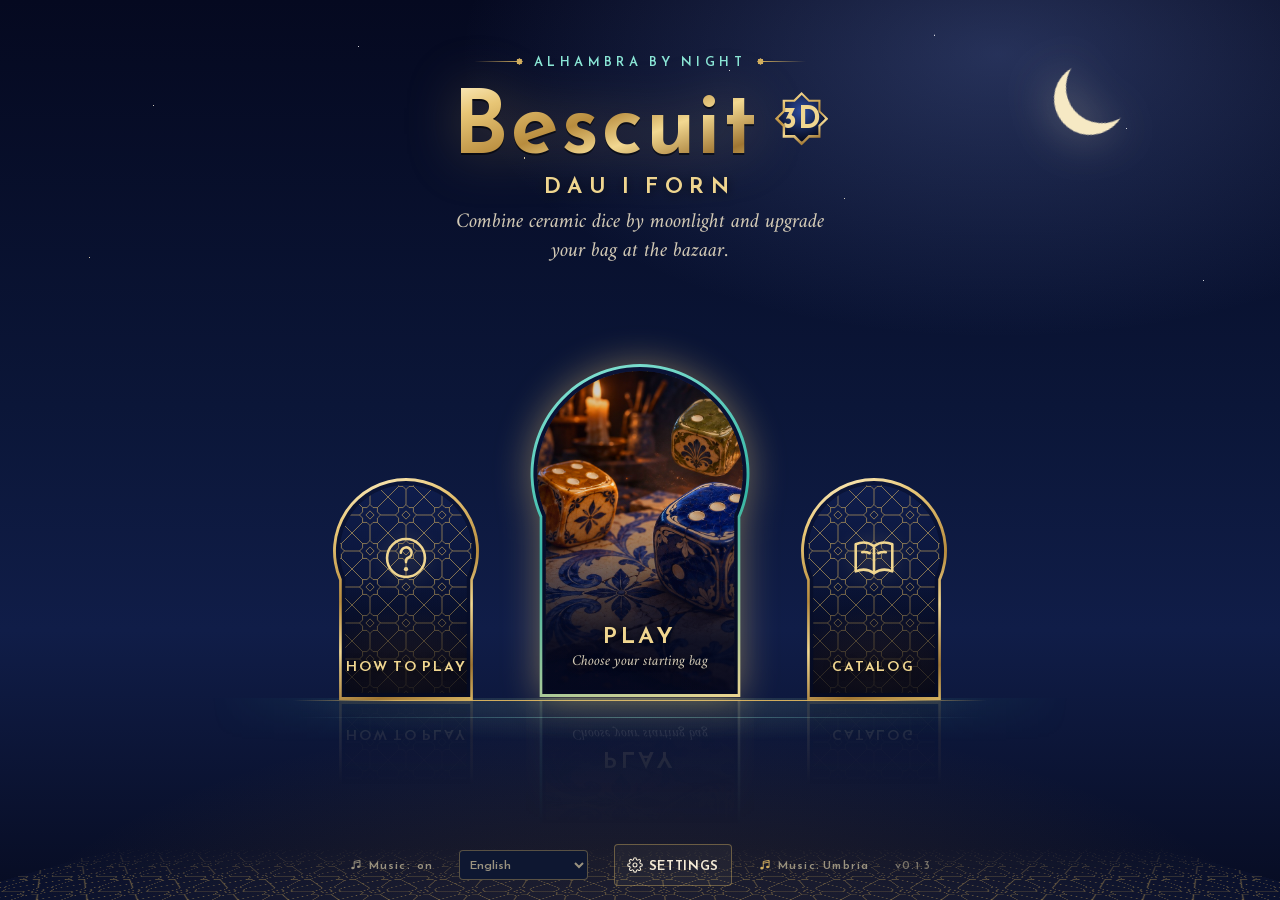
==== index.html @ a48ba9d4 "fix: evitar clic atravesado al abrir platos desde el estante 3D (v0.1.3)" ====
<!doctype html>
<html lang="es">
<head>
  <meta charset="utf-8">
  <meta name="viewport" content="width=device-width, initial-scale=1, viewport-fit=cover">
  <meta name="theme-color" content="#070c22">
  <meta name="color-scheme" content="dark">
  <meta name="description" content="Bescuit: Dau i Forn · Alhambra de noche. Combina dados de cerámica bajo la luna, compra en el zoco y forja quimeras entre mosaicos.">
  <title>Bescuit: Dau i Forn</title>
  <link rel="icon" type="image/jpeg" href="azulejo.jpg">
  <link rel="preconnect" href="https://fonts.googleapis.com">
  <link rel="preconnect" href="https://fonts.gstatic.com" crossorigin>
  <link rel="stylesheet" href="https://fonts.googleapis.com/css2?family=Amiri:ital,wght@0,400;0,700;1,400;1,700&family=Reem+Kufi:wght@400..700&display=swap">
  <link rel="stylesheet" href="estilo.css?v=esmaltes-30">
  <script type="importmap">{"imports":{"three":"./vendor/three.module.min.js"}}</script>
  <script type="module" src="juego.js?v=esmaltes-30"></script>
</head>
<body data-screen="title">
  <main class="patio" id="start">
    <div class="sky" aria-hidden="true"><span class="stars"></span><span class="moon"></span><span class="lattice"></span></div>
    <header class="crest">
      <p class="crest-kicker"><span class="rule" aria-hidden="true"></span>Alhambra de noche<span class="rule" aria-hidden="true"></span></p>
      <h1 class="wordmark"><span class="wordmark-main">Bescuit</span><span class="wordmark-star"><span>3D</span></span><span class="wordmark-sub">Dau i Forn</span></h1>
      <p class="crest-tagline">Combina dados de cerámica bajo la luna y mejora tu bolsa en el zoco.</p>
    </header>

    <div class="arcade">
      <nav class="doors" aria-label="Menú principal">
        <button class="door door-side" type="button" data-help>
          <span class="door-arch" aria-hidden="true"><span class="door-light"></span><i data-icon="help" class="door-glyph"></i></span>
          <span class="door-caption"><span class="door-label">Cómo jugar</span></span>
        </button>
        <div class="door-main-wrap">
          <button class="door door-main" type="button" id="play" disabled>
            <span class="door-arch" aria-hidden="true"><span class="door-light"></span><span class="door-view"></span></span>
            <span class="door-caption"><span class="door-label" id="play-label">Cargando…</span><small class="door-note" id="play-note"></small></span>
          </button>
          <button class="threshold" type="button" id="new" hidden><i data-icon="refresh"></i>Nueva partida</button>
        </div>
        <button class="door door-side" type="button" id="catalog">
          <span class="door-arch" aria-hidden="true"><span class="door-light"></span><i data-icon="codex" class="door-glyph"></i></span>
          <span class="door-caption"><span class="door-label">Catálogo</span></span>
        </button>
      </nav>
      <div class="pool" aria-hidden="true"></div>
    </div>

    <p class="boot" id="boot" role="status" hidden></p>
    <footer class="patio-foot">
      <button class="music-toggle" type="button" id="music" aria-pressed="true"><i data-icon="music"></i>Música: <span class="music-state">sí</span></button>
      <select class="language-picker" id="language" aria-label="Idioma">
        <option value="es" lang="es">Español</option>
        <option value="ca" lang="ca">Valencià / Català</option>
        <option value="en" lang="en">English</option>
        <option value="fr" lang="fr">Français</option>
      </select>
      <button class="options-toggle" type="button" id="title-options" aria-label="Ajustes" title="Ajustes"><i data-icon="settings"></i>Ajustes</button>
      <a class="music-credit" href="https://umbriamusic.bandcamp.com/" target="_blank" rel="noopener noreferrer"><i data-icon="music"></i><span>Música: Umbría</span></a>
      <span class="patio-version" id="app-version">v0.1.3</span>
    </footer>
  </main>

  <main class="game" id="game" hidden>
    <div class="play" id="play-layout">
      <section class="world" id="world" aria-label="Mesa 3D">
        <canvas id="canvas" tabindex="0" aria-label="Tablero de dados 3D" aria-describedby="hint"></canvas>
        <div class="world-labels" id="world-labels" aria-hidden="true"></div>
        <div class="popups" id="popups" aria-hidden="true"></div>
        <div class="tooltip" id="power-tooltip" role="tooltip" hidden></div>
        <div class="tooltip tooltip-unique" id="die-tooltip" role="tooltip" hidden></div>
      </section>
      <div class="night" aria-hidden="true"></div>

      <header class="crown" id="crown">
        <div class="crown-start">
          <button class="orb" type="button" id="pause" aria-label="Pausa" title="Pausa (Esc)"><i data-icon="pause"></i></button>
          <div class="cartouche">
            <h1 id="stage-name"></h1>
            <span class="cartouche-label" id="stage-label"></span>
          </div>
        </div>

        <div class="medallion-cluster" id="resources">
          <div class="wing wing-start">
            <div class="glyph" title="Turnos restantes"><i data-icon="hourglass" class="glyph-ico"></i><span class="turns" id="turns" role="img"></span></div>
            <div class="glyph" id="chisel-glyph" title="Cargas de cincel"><i data-icon="chisel" class="glyph-ico"></i><span class="sr-only">Cincel</span><strong id="chisel-count"></strong></div>
          </div>
          <div class="medallion" id="medallion">
            <div class="medallion-preview" id="progress-preview" aria-hidden="true"></div>
            <div class="medallion-ring" id="progress" role="progressbar" aria-label="Objetivo del mosaico" aria-valuemin="0"></div>
            <div class="medallion-star">
              <span class="medallion-kicker" aria-hidden="true">Puntos</span>
              <span class="sr-only">Puntuación</span><strong id="score">0</strong>
              <span class="goal" id="goal"></span>
            </div>
          </div>
          <div class="wing wing-end">
            <div class="glyph" title="Oro"><i class="coin" aria-hidden="true"></i><span class="sr-only">Oro</span><strong id="gold-count"></strong></div>
            <div class="glyph" title="Dados en la bolsa"><i data-icon="dice" class="glyph-ico"></i><span class="sr-only">Dados en la bolsa</span><strong id="bag-count"></strong></div>
          </div>
        </div>

        <div class="crown-end">
          <button class="codex-toggle" type="button" id="codex-toggle" aria-controls="codex" aria-expanded="false">
            <i data-icon="codex"></i><span class="codex-toggle-label">Códice</span><span class="codex-count" id="codex-count" hidden></span>
          </button>
        </div>
      </header>

      <div class="plaques">
        <aside class="order" id="order" aria-label="Encargo" hidden>
          <i data-icon="scroll" class="order-ico"></i>
          <div class="order-text"><span class="order-kicker">Encargo</span><strong id="order-label"></strong></div>
          <span class="order-reward" id="order-reward"></span>
        </aside>
        <aside class="boss" id="boss" aria-label="Regla del jefe" hidden>
          <i data-icon="crown" class="boss-ico"></i>
          <div class="boss-text"><span class="boss-kicker">Regla del jefe</span><strong id="boss-rule"></strong></div>
        </aside>
      </div>

      <nav class="rail" aria-label="Cámara y colección">
        <button class="orb orb-small" type="button" id="top" aria-label="Vista cenital" title="Vista cenital (V)"><i data-icon="grid"></i></button>
        <button class="orb orb-small" type="button" id="reset-camera" aria-label="Centrar cámara" title="Centrar cámara (R)"><i data-icon="target"></i></button>
        <button class="orb orb-small" type="button" id="collection-button" aria-label="Bolsa y azulejos" title="Bolsa y azulejos"><i data-icon="bag"></i></button>
        <button class="orb orb-small" type="button" id="sound" aria-label="Sonido" aria-pressed="true" title="Sonido"><i data-icon="sound"></i></button>
        <button class="orb orb-small" type="button" id="options-button" aria-label="Ajustes" title="Ajustes"><i data-icon="settings"></i></button>
      </nav>

      <footer class="dock">
        <p class="hint" id="hint" aria-live="polite"></p>
        <div class="dock-row">
          <button class="recall" type="button" id="recall" hidden><i data-icon="undo"></i>Retirar</button>
          <section class="tally" id="tally" aria-live="polite" aria-label="Jugada">
            <span class="tally-kicker">Jugada</span>
            <strong class="tally-total" id="preview">+0</strong>
            <p class="tally-breakdown" id="breakdown"></p>
            <p class="tally-placed" id="placed"></p>
          </section>
          <div class="sequence" id="sequence" hidden>
            <div class="score-flames" aria-hidden="true">
              <svg class="flame outer f1" viewBox="0 0 32 48" preserveAspectRatio="none"><path d="M16 1C20 13 30 21 30 34C30 43 24 47 16 47C8 47 2 43 2 34C2 23 10 17 12 8C14 14 15 11 16 1Z"/></svg>
              <svg class="flame outer f2" viewBox="0 0 32 48" preserveAspectRatio="none"><path d="M15 2C21 15 29 22 29 34C29 43 23 47 16 47C9 47 3 43 3 34C3 22 9 14 15 2Z"/></svg>
              <svg class="flame mid f3" viewBox="0 0 32 48" preserveAspectRatio="none"><path d="M16 1C20 13 30 21 30 34C30 43 24 47 16 47C8 47 2 43 2 34C2 23 10 17 12 8C14 14 15 11 16 1Z"/></svg>
              <svg class="flame inner f4" viewBox="0 0 32 48" preserveAspectRatio="none"><path d="M16 3C21 15 28 22 28 35C28 43 23 47 16 47C9 47 4 43 4 35C4 23 11 16 16 3Z"/></svg>
              <svg class="flame mid f5" viewBox="0 0 32 48" preserveAspectRatio="none"><path d="M15 2C21 15 29 22 29 34C29 43 23 47 16 47C9 47 3 43 3 34C3 22 9 14 15 2Z"/></svg>
              <svg class="flame outer f6" viewBox="0 0 32 48" preserveAspectRatio="none"><path d="M16 1C20 13 30 21 30 34C30 43 24 47 16 47C8 47 2 43 2 34C2 23 10 17 12 8C14 14 15 11 16 1Z"/></svg>
              <svg class="flame outer f7" viewBox="0 0 32 48" preserveAspectRatio="none"><path d="M15 2C21 15 29 22 29 34C29 43 23 47 16 47C9 47 3 43 3 34C3 22 9 14 15 2Z"/></svg>
              <span class="spark s1"></span>
              <span class="spark s2"></span>
              <span class="spark s3"></span>
              <span class="spark s4"></span>
              <span class="spark s5"></span>
            </div>
            <span class="sequence-phase" id="sequence-phase"></span>
            <div class="sequence-value" id="sequence-value"></div>
            <small class="sequence-detail" id="sequence-detail"></small>
            <button class="skip" id="skip-score" type="button">Saltar<i data-icon="skip"></i></button>
          </div>
          <button class="seal" type="button" id="confirm" aria-label="Puntuar la jugada" title="Puntuar (Espacio)" disabled>
            <span class="seal-face" aria-hidden="true"><i data-icon="star-fill" class="seal-star"></i><span class="seal-word">Puntuar</span><kbd>Espacio</kbd></span>
          </button>
        </div>
      </footer>

      <aside class="codex" id="codex" aria-labelledby="codex-title">
        <header class="codex-head">
          <div><span class="codex-kicker">Libro de patrones</span><h2 id="codex-title" tabindex="-1">Códice</h2></div>
          <button class="orb orb-small" type="button" id="codex-close" aria-label="Cerrar el códice"><i data-icon="close"></i></button>
        </header>
        <div class="codex-body">
          <section class="codex-section" aria-labelledby="patterns-title">
            <div class="codex-section-head">
              <h3 id="patterns-title">Combinaciones</h3>
              <button class="codex-plates-btn" type="button" id="codex-plates"><i data-icon="plate"></i>Ver platos</button>
            </div>
            <ul class="patterns" id="patterns"></ul>
          </section>
          <section class="codex-section" aria-labelledby="equipped-label">
            <h3 id="equipped-label">Azulejos equipados <span class="count" id="equipped-count"></span></h3>
            <ul class="tile-list" id="active-powers"></ul>
          </section>
          <p class="key-tip"><kbd>Clic der.</kbd> girar · <kbd>Rueda</kbd> zoom · <kbd>1–4</kbd> elegir · <kbd>V</kbd> cenital · <kbd>R</kbd> centrar · <kbd>Espacio</kbd> puntuar</p>
        </div>
      </aside>
    </div>
    <section class="zoco" id="workshop" aria-labelledby="workshop-title" hidden></section>
  </main>

  <dialog id="dialog" aria-labelledby="dialog-title"></dialog>
  <noscript>Activa JavaScript en el navegador para jugar a Bescuit: Dau i Forn.</noscript>
</body>
</html>
---- estilo.css ----
/* =====================================================================
   Bescuit: Dau i Forn · «Alhambra de noche»
   Lapis-lazuli night, gold leaf, zellige stars and horseshoe arches.
   ===================================================================== */

@property --p { syntax: '<number>'; inherits: true; initial-value: 0; }
@property --p-next { syntax: '<number>'; inherits: true; initial-value: 0; }

:root {
  /* Backdrops read by the shared 3D modules (mesa.js / taller.js). */
  --scene: #0a1130;
  --scene-workshop: #0b1334;

  --night-0: #03061a;
  --night-1: #070c22;
  --night-2: #0c1533;
  --lapis-1: #112152;
  --lapis-2: #1b3274;
  --lapis-3: #2c4ca0;
  --gold-0: #5c431a;
  --gold-1: #a3803b;
  --gold-2: #d2ae5e;
  --gold-3: #f0d690;
  --gold-4: #fff3cd;
  --turq-1: #12756d;
  --turq-2: #34b5a5;
  --turq-3: #8ae6d6;
  --ivory: #f3ead6;
  --ivory-2: #d2c9b5;
  --ivory-3: #9a927f;
  --terra: #c65a3e;
  --terra-2: #f0a184;
  --violet: #cdb2ff;
  --line: rgba(210, 174, 94, .42);
  --line-soft: rgba(210, 174, 94, .2);
  --glass: rgba(8, 14, 40, .78);
  --glass-2: rgba(13, 22, 58, .9);

  --font-kufi: 'Reem Kufi', 'Segoe UI', system-ui, sans-serif;
  --font-serif: 'Amiri', 'Iowan Old Style', 'Palatino Linotype', Georgia, serif;

  --gold-leaf: linear-gradient(160deg, #fff3cd 0%, #e8c676 20%, #b88c3e 46%, #f2d891 64%, #a07633 86%, #d9b765 100%);
  --gold-flat: linear-gradient(180deg, #f3d891, #c9a253 55%, #a8823c);
  --star: polygon(50% 0, 64.65% 14.64%, 85.36% 14.64%, 85.36% 35.35%, 100% 50%, 85.36% 64.65%, 85.36% 85.36%, 64.65% 85.36%, 50% 100%, 35.35% 85.36%, 14.64% 85.36%, 14.64% 64.65%, 0 50%, 14.64% 35.35%, 14.64% 14.64%, 35.35% 14.64%);
  --cartouche: polygon(11px 0, calc(100% - 11px) 0, 100% 50%, calc(100% - 11px) 100%, 11px 100%, 0 50%);
  /* Horseshoe arch: circle centred at (50,48), r = 48, springing narrowed to x = 6…94. Very tall jambs so it scales with width only. */
  --arch: url("data:image/svg+xml,%3Csvg xmlns='http://www.w3.org/2000/svg' viewBox='0 0 100 1000'%3E%3Cpath d='M6 1000V67.2A48 48 0 1 1 94 67.2V1000Z'/%3E%3C/svg%3E");
  --zellige: url("data:image/svg+xml,%3Csvg xmlns='http://www.w3.org/2000/svg' width='48' height='48' viewBox='0 0 48 48'%3E%3Cg fill='none' stroke='%23d2ae5e' stroke-width='.8'%3E%3Cpath d='M24 10 28.1 14.1H33.9V19.9L38 24 33.9 28.1V33.9H28.1L24 38 19.9 33.9H14.1V28.1L10 24 14.1 19.9V14.1H19.9Z'/%3E%3Cpath d='M24 0V10M24 38V48M0 24H10M38 24H48M0 0 14.1 14.1M48 0 33.9 14.1M0 48 14.1 33.9M48 48 33.9 33.9M24 18.5 29.5 24 24 29.5 18.5 24Z'/%3E%3C/g%3E%3C/svg%3E");
  --zellige-turq: url("data:image/svg+xml,%3Csvg xmlns='http://www.w3.org/2000/svg' width='48' height='48' viewBox='0 0 48 48'%3E%3Cg fill='none' stroke='%2334b5a5' stroke-width='.8'%3E%3Cpath d='M24 10 28.1 14.1H33.9V19.9L38 24 33.9 28.1V33.9H28.1L24 38 19.9 33.9H14.1V28.1L10 24 14.1 19.9V14.1H19.9Z'/%3E%3Cpath d='M24 0V10M24 38V48M0 24H10M38 24H48M0 0 14.1 14.1M48 0 33.9 14.1M0 48 14.1 33.9M48 48 33.9 33.9'/%3E%3C/g%3E%3C/svg%3E");
  --ease-out: cubic-bezier(.2, .8, .25, 1);

  color-scheme: dark;
}

*, *::before, *::after { box-sizing: border-box; }
* { margin: 0; }
[hidden] { display: none !important; }
html { -webkit-text-size-adjust: 100%; text-size-adjust: 100%; }
body {
  min-height: 100svh; overflow-x: hidden; background: var(--night-1); color: var(--ivory);
  font: 400 17px/1.45 var(--font-serif); -webkit-font-smoothing: antialiased; -webkit-tap-highlight-color: transparent;
}
body[data-screen="game"] { overflow: hidden; }
button, select { font: inherit; color: inherit; }
button { cursor: pointer; }
button:disabled { cursor: default; }
img { display: block; max-width: 100%; }
a { color: inherit; }
:focus-visible { outline: 2px solid var(--turq-3); outline-offset: 3px; }
.sr-only { position: absolute !important; width: 1px; height: 1px; overflow: hidden; clip: rect(0 0 0 0); clip-path: inset(50%); white-space: nowrap; }

.ico { width: 1.15em; height: 1.15em; flex: none; fill: none; stroke: currentColor; stroke-width: 1.6; stroke-linecap: round; stroke-linejoin: round; vertical-align: -.2em; }
.ico .f { fill: currentColor; stroke: none; }

kbd {
  display: inline-block; min-width: 1.6em; padding: .12em .45em .08em; border: 1px solid var(--line); border-radius: 3px;
  background: rgba(255, 243, 205, .06); color: var(--gold-3); font: 600 .78em/1.2 var(--font-kufi); letter-spacing: .02em; text-align: center; white-space: nowrap;
}

.coin {
  position: relative; display: inline-block; flex: none; width: .92em; height: .92em; border-radius: 50%; vertical-align: -.14em;
  background: radial-gradient(circle at 34% 30%, #fff6d2 0, #ecc96e 34%, #b88a35 72%, #7d5a20 100%);
  box-shadow: inset 0 0 0 1px rgba(92, 67, 26, .55), 0 1px 2px rgba(0, 0, 0, .45);
}
.coin::after { content: ''; position: absolute; inset: 24%; clip-path: var(--star); background: rgba(124, 88, 30, .55); }
.coin-big { width: 1.1em; height: 1.1em; }
.coins { display: inline-flex; align-items: center; gap: .22em; white-space: nowrap; }

/* ---------- Buttons ---------- */
.btn {
  display: inline-flex; align-items: center; justify-content: center; gap: .5em; min-height: 46px; padding: .5em 1.2em .45em;
  border: 1px solid var(--line); border-radius: 4px; background: rgba(255, 243, 205, .04); color: var(--ivory);
  font: 600 15px/1.1 var(--font-kufi); letter-spacing: .06em; text-transform: uppercase; touch-action: manipulation;
  transition: background .2s, border-color .2s, box-shadow .2s, color .2s, transform .12s;
}
.btn:not(:disabled):hover { border-color: var(--gold-2); background: rgba(255, 243, 205, .09); box-shadow: 0 0 22px -6px rgba(240, 214, 144, .45); }
.btn:not(:disabled):active { transform: translateY(1px); }
.btn:disabled { opacity: .42; }
.btn-gold {
  border-color: transparent; background: var(--gold-flat); color: #1c1405;
  box-shadow: inset 0 0 0 1px rgba(255, 243, 205, .55), inset 0 0 0 3px rgba(92, 67, 26, .35), 0 8px 20px -10px rgba(240, 200, 110, .8);
}
.btn-gold:not(:disabled):hover { background: linear-gradient(180deg, #fbe4a5, #d6b061 55%, #b38b42); border-color: transparent; color: #140e02; box-shadow: inset 0 0 0 1px rgba(255, 243, 205, .7), inset 0 0 0 3px rgba(92, 67, 26, .35), 0 0 28px -4px rgba(240, 210, 130, .65); }
.btn-gold .coin { box-shadow: inset 0 0 0 1px rgba(92, 67, 26, .7); }
.btn-danger { border-color: rgba(240, 161, 132, .55); background: linear-gradient(180deg, rgba(198, 90, 62, .5), rgba(120, 44, 28, .55)); color: #ffe6dc; }
.btn-danger:not(:disabled):hover { border-color: var(--terra-2); background: linear-gradient(180deg, rgba(214, 104, 74, .65), rgba(140, 52, 32, .65)); box-shadow: 0 0 24px -6px rgba(240, 161, 132, .6); }
.btn-big { min-height: 54px; font-size: 17px; }
.btn-small { min-height: 36px; padding-inline: .9em; font-size: 13px; }

.orb {
  display: inline-grid; place-items: center; flex: none; width: 46px; height: 46px; padding: 0; border: 1px solid var(--line); border-radius: 50%;
  background: radial-gradient(circle at 50% 30%, rgba(44, 76, 160, .55), rgba(7, 12, 34, .85) 70%); color: var(--gold-3);
  box-shadow: inset 0 0 0 3px rgba(7, 12, 34, .6), inset 0 0 0 4px var(--line-soft), 0 8px 18px -8px rgba(0, 0, 0, .8);
  transition: border-color .2s, box-shadow .2s, color .2s;
}
.orb .ico { width: 21px; height: 21px; }
.orb:not(:disabled):hover { border-color: var(--gold-2); color: var(--gold-4); box-shadow: inset 0 0 0 3px rgba(7, 12, 34, .6), inset 0 0 0 4px var(--line), 0 0 22px -4px rgba(240, 214, 144, .5); }
.orb:disabled { opacity: .4; }
.orb-small { width: 40px; height: 40px; }
.orb-small .ico { width: 18px; height: 18px; }
.orb[aria-pressed="false"] { color: var(--ivory-3); }

/* =====================================================================
   Title screen: a moonlit courtyard, menu as horseshoe doorways
   ===================================================================== */
.patio {
  position: relative; display: grid; grid-template-rows: auto 1fr auto auto; justify-items: center; min-height: 100svh; overflow: hidden;
  padding: max(28px, env(safe-area-inset-top)) 16px max(14px, env(safe-area-inset-bottom)); isolation: isolate;
}
.sky { position: absolute; inset: 0; z-index: -1; overflow: hidden; pointer-events: none;
  background:
    radial-gradient(60% 45% at 78% 6%, rgba(122, 150, 230, .28), transparent 70%),
    radial-gradient(90% 60% at 50% 115%, rgba(196, 140, 60, .2), transparent 60%),
    linear-gradient(180deg, #050920 0%, #0b1638 45%, #101d48 70%, #070c22 100%);
}
.stars { position: absolute; inset: 0 0 35%;
  background-image:
    radial-gradient(1.2px 1.2px at 12% 18%, #fff8e0 50%, transparent 51%), radial-gradient(1px 1px at 28% 8%, #fff 50%, transparent 51%),
    radial-gradient(1.4px 1.4px at 41% 27%, #ffeec2 50%, transparent 51%), radial-gradient(1px 1px at 57% 12%, #fff 50%, transparent 51%),
    radial-gradient(1.1px 1.1px at 66% 34%, #fff8e0 50%, transparent 51%), radial-gradient(1px 1px at 88% 22%, #fff 50%, transparent 51%),
    radial-gradient(1.3px 1.3px at 7% 44%, #ffeec2 50%, transparent 51%), radial-gradient(1px 1px at 94% 48%, #fff 50%, transparent 51%),
    radial-gradient(1px 1px at 35% 52%, #fff 50%, transparent 51%), radial-gradient(1.2px 1.2px at 73% 6%, #fff 50%, transparent 51%);
  background-size: 100% 100%, 100% 100%, 100% 100%, 100% 100%, 100% 100%, 100% 100%, 100% 100%, 100% 100%, 100% 100%, 100% 100%;
  opacity: .8; animation: twinkle 7s ease-in-out infinite alternate;
}
.stars::after { content: ''; position: absolute; inset: 0;
  background-image: radial-gradient(1px 1px at 20% 30%, #fff 50%, transparent 51%), radial-gradient(1px 1px at 50% 40%, #fff 50%, transparent 51%), radial-gradient(1px 1px at 80% 12%, #fff 50%, transparent 51%);
  background-size: 180px 140px; opacity: .35;
}
.moon {
  position: absolute; top: clamp(28px, 7vh, 70px); right: clamp(24px, 12vw, 200px); width: clamp(44px, 6vw, 72px); aspect-ratio: 1; border-radius: 50%;
  box-shadow: inset clamp(9px, 1.3vw, 15px) calc(clamp(9px, 1.3vw, 15px) * -.5) 0 0 #f6e9c4; transform: rotate(-18deg);
  filter: drop-shadow(0 0 22px rgba(246, 233, 196, .45));
}
.lattice {
  position: absolute; left: -20%; right: -20%; bottom: -6%; height: 46%; transform: perspective(520px) rotateX(64deg); transform-origin: 50% 100%;
  background: var(--zellige) 0 0 / 64px 64px, linear-gradient(180deg, transparent, rgba(20, 34, 84, .65));
  opacity: .5; -webkit-mask: linear-gradient(180deg, transparent 0, #000 45%); mask: linear-gradient(180deg, transparent 0, #000 45%);
}

.crest { display: grid; justify-items: center; gap: 10px; max-width: 760px; margin-top: clamp(0px, 3vh, 36px); text-align: center; }
.crest-kicker { display: flex; align-items: center; gap: 14px; color: var(--turq-3); font: 500 13px/1 var(--font-kufi); letter-spacing: .34em; text-transform: uppercase; }
.crest-kicker .rule { width: 46px; height: 7px; background: linear-gradient(90deg, transparent, var(--gold-2)) center / 100% 1px no-repeat; position: relative; }
.crest-kicker .rule:last-child { transform: scaleX(-1); }
.crest-kicker .rule::after { content: ''; position: absolute; right: -3px; top: 0; width: 7px; height: 7px; clip-path: var(--star); background: var(--gold-2); }
.wordmark { display: flex; flex-wrap: wrap; align-items: center; justify-content: center; column-gap: .18em; row-gap: .08em; font: 600 clamp(44px, 7.6vw, 88px)/1 var(--font-kufi); letter-spacing: .02em; }
.wordmark-sub {
  flex-basis: 100%; color: var(--gold-3); font: 600 clamp(14px, 2vw, 22px)/1.15 var(--font-kufi);
  letter-spacing: .3em; text-transform: uppercase; text-shadow: 0 2px 12px rgba(0, 0, 0, .65);
}
.wordmark-main {
  background: var(--gold-leaf); -webkit-background-clip: text; background-clip: text; color: transparent;
  filter: drop-shadow(0 2px 0 rgba(0, 0, 0, .55)) drop-shadow(0 0 26px rgba(240, 200, 110, .25));
}
.wordmark-star {
  display: grid; place-items: center; width: .98em; aspect-ratio: 1; clip-path: var(--star); background: var(--gold-leaf);
  font-size: .62em; transform: translateY(-.06em) rotate(0deg);
}
.wordmark-star span { display: grid; place-items: center; width: 100%; height: 100%; clip-path: var(--star); background: radial-gradient(circle at 50% 35%, var(--lapis-3), var(--night-1) 75%); transform: scale(.88); color: var(--gold-3); font-size: .62em; font-weight: 700; letter-spacing: 0; }
.crest-tagline { max-width: 34ch; color: var(--ivory-2); font: italic 400 clamp(17px, 2vw, 21px)/1.35 var(--font-serif); }

.arcade { position: relative; display: grid; align-content: center; justify-items: center; width: 100%; padding-block: clamp(14px, 3vh, 34px) 0; }
.doors { position: relative; z-index: 1; display: flex; align-items: flex-end; justify-content: center; gap: clamp(14px, 3.4vw, 48px); }
.doors::before { content: ''; position: absolute; left: -6%; right: -6%; bottom: -1px; height: 1px; background: linear-gradient(90deg, transparent, var(--gold-2) 15%, var(--gold-2) 85%, transparent); }
.door-main-wrap { position: relative; display: grid; justify-items: center; }
.door {
  --door-w: clamp(98px, 12vw, 152px);
  position: relative; display: block; width: var(--door-w); aspect-ratio: 100 / 146; padding: 0; border: 0; background: none; color: var(--ivory); text-align: center;
  -webkit-box-reflect: below 1px linear-gradient(transparent 62%, rgba(255, 255, 255, .16));
  transition: filter .3s, transform .3s var(--ease-out);
}
.door-main { --door-w: clamp(150px, min(28vh, 19vw), 228px); }
.door-arch, .door-arch::before, .door-light, .door-view { position: absolute; -webkit-mask: var(--arch) top / 100% auto no-repeat; mask: var(--arch) top / 100% auto no-repeat; }
.door-arch { inset: 0; background: var(--gold-leaf); }
.door-arch::before { content: ''; inset: 3px; background: linear-gradient(180deg, #0a1438, #050a20); }
.door-light { inset: 7px; background: var(--zellige) center 12px / 36px 36px, radial-gradient(120% 70% at 50% 100%, rgba(220, 150, 60, .2), transparent 60%), linear-gradient(180deg, #0f1d4c 0%, #0a1334 60%, #120f22 100%); transition: background .35s; }
.door-light::after { content: ''; position: absolute; inset: 0; background: linear-gradient(180deg, transparent 45%, rgba(3, 6, 20, .82)); }
.door-view { inset: 7px; background: url('portada.jpg') 72% 52% / cover no-repeat; filter: saturate(1.05) brightness(.82); transition: filter .4s, transform .6s var(--ease-out); }
.door-view::after { content: ''; position: absolute; inset: 0; background: radial-gradient(90% 60% at 50% 30%, transparent, rgba(5, 9, 30, .35)), linear-gradient(180deg, transparent 40%, rgba(4, 7, 24, .9) 85%); }
.door-glyph { position: absolute; left: 50%; top: 36%; width: 34%; height: auto; aspect-ratio: 1; transform: translate(-50%, -50%); color: var(--gold-3); stroke-width: 1.2; filter: drop-shadow(0 0 10px rgba(240, 214, 144, .35)); }
.door-caption { position: absolute; left: 9%; right: 9%; bottom: 11%; display: grid; justify-items: center; gap: 5px; }
.door-main .door-caption { bottom: 8%; }
.door-label { color: var(--gold-3); font: 600 clamp(11px, 1.15vw, 14px)/1.15 var(--font-kufi); letter-spacing: .14em; text-transform: uppercase; text-shadow: 0 1px 8px rgba(0, 0, 0, .8); }
.door-main .door-label { font-size: clamp(17px, 1.9vw, 23px); letter-spacing: .16em; }
.door-note { color: var(--ivory-2); font: italic 400 clamp(12px, 1.2vw, 15px)/1.15 var(--font-serif); text-shadow: 0 1px 6px rgba(0, 0, 0, .9); }
.door-note:empty { display: none; }
.door:not(:disabled):hover, .door:focus-visible { transform: translateY(-3px); filter: drop-shadow(0 0 18px rgba(240, 200, 110, .45)); }
.door:not(:disabled):hover .door-light, .door:focus-visible .door-light { background: var(--zellige) center 12px / 36px 36px, radial-gradient(120% 75% at 50% 100%, rgba(240, 170, 70, .55), transparent 65%), linear-gradient(180deg, #16286a 0%, #101c48 55%, #2a1a1c 100%); }
.door:not(:disabled):hover .door-view, .door:focus-visible .door-view { filter: saturate(1.15) brightness(1); }
.door:focus-visible { outline: none; }
.door:focus-visible .door-arch { background: linear-gradient(160deg, var(--turq-3), var(--turq-2) 50%, var(--gold-3)); }
.door:disabled { cursor: progress; }
.door:disabled .door-view { filter: grayscale(.6) brightness(.5); }
.threshold {
  position: absolute; z-index: 2; top: calc(100% + 12px); left: 50%; display: inline-flex; align-items: center; gap: 8px; min-height: 36px; padding: 6px 16px;
  border: 1px solid var(--line-soft); border-radius: 2px; background: rgba(5, 9, 28, .82); color: var(--ivory-2); transform: translateX(-50%);
  font: 500 12.5px/1 var(--font-kufi); letter-spacing: .16em; text-transform: uppercase; white-space: nowrap;
}
.threshold:hover { color: var(--gold-3); border-color: var(--gold-2); }
.pool {
  position: relative; width: min(860px, 96%); height: clamp(26px, 7vh, 70px); margin-top: -2px;
  background: linear-gradient(180deg, rgba(52, 181, 165, .08), transparent 70%), radial-gradient(60% 100% at 50% 0, rgba(240, 214, 144, .12), transparent 70%);
  -webkit-mask: linear-gradient(90deg, transparent, #000 15%, #000 85%, transparent); mask: linear-gradient(90deg, transparent, #000 15%, #000 85%, transparent);
}
.pool::after { content: ''; position: absolute; inset: 30% 10% auto; height: 1px; background: linear-gradient(90deg, transparent, rgba(138, 230, 214, .45), transparent); animation: shimmer 6s ease-in-out infinite; }

.boot { max-width: 40ch; margin-top: 10px; color: var(--terra-2); text-align: center; }
.patio-foot { display: flex; flex-wrap: wrap; align-items: center; justify-content: center; gap: 10px 26px; margin-top: 8px; color: var(--ivory-3); font: 500 12px/1 var(--font-kufi); letter-spacing: .1em; }
.music-toggle { display: inline-flex; align-items: center; gap: 6px; min-height: 30px; padding: 0; border: 0; background: none; color: var(--ivory-3); font: inherit; letter-spacing: inherit; }
.music-toggle:hover { color: var(--gold-3); }
.music-toggle[aria-pressed="false"] { opacity: .6; }
.language-picker { min-height: 30px; padding: 3px 6px; color: var(--ivory-3); background: #0e1731; border: 1px solid #b69b5b70; border-radius: 4px; font: inherit; }
.language-picker:focus-visible { outline: 2px solid var(--gold-3); }
.music-credit { display: inline-flex; align-items: center; gap: 6px; min-height: 30px; color: var(--ivory-3); text-decoration: none; transition: color .2s; }
.music-credit:hover { color: var(--gold-3); }
.music-credit .ico { width: 14px; height: 14px; color: var(--gold-2); }
.patio-version { display: inline-flex; align-items: center; min-height: 30px; color: var(--ivory-3); opacity: .75; letter-spacing: .08em; }

/* =====================================================================
   Game: full-bleed 3D stage with floating overlays
   ===================================================================== */
.play { position: fixed; inset: 0; overflow: hidden; background: var(--scene); }
.world { position: absolute; inset: 0; }
.world canvas { display: block; width: 100%; height: 100%; touch-action: none; }
.world canvas:focus-visible { outline: 2px solid var(--turq-3); outline-offset: -4px; }
.world.shake { animation: shake .4s; }
.world.shake-big { animation: shake-big .52s; }
.world-labels, .popups { position: absolute; inset: 0; z-index: 2; overflow: hidden; pointer-events: none; }
.popups { z-index: 6; }
.night { position: absolute; inset: 0; z-index: 1; pointer-events: none;
  background:
    linear-gradient(180deg, rgba(4, 7, 24, .78) 0, rgba(4, 7, 24, .25) 110px, transparent 170px),
    linear-gradient(0deg, rgba(4, 7, 24, .8) 0, rgba(4, 7, 24, .2) 120px, transparent 190px),
    radial-gradient(130% 95% at 50% 52%, transparent 55%, rgba(3, 5, 18, .6) 100%);
}

/* Match tags positioned by mesa.js (transform) */
.match {
  position: absolute; left: 0; top: 0; padding: 4px 9px 3px; border: 1px solid var(--gold-2); border-radius: 2px; white-space: nowrap;
  background: rgba(7, 12, 34, .9); color: var(--gold-3); font: 600 12.5px/1.2 var(--font-kufi); letter-spacing: .03em;
  box-shadow: inset 0 0 0 2px rgba(7, 12, 34, .9), inset 0 0 0 3px rgba(210, 174, 94, .25), 0 6px 14px -4px rgba(0, 0, 0, .7);
}
.match.column { border-color: var(--turq-2); color: var(--turq-3); box-shadow: inset 0 0 0 2px rgba(7, 12, 34, .9), inset 0 0 0 3px rgba(52, 181, 165, .25), 0 6px 14px -4px rgba(0, 0, 0, .7); }
.match.unique-mark { border-color: var(--violet); color: #ece2ff; }
.match.plate-badge {
  display: flex; flex-direction: column; align-items: center; gap: 1px;
  padding: 3px 8px 4px; border-radius: 8px; line-height: 1.08;
  border-color: var(--gold-2); color: #fff4ce;
  background: linear-gradient(180deg, rgba(35, 25, 9, .95), rgba(14, 10, 4, .95));
  box-shadow: 0 0 12px rgba(240, 200, 110, .5), 0 4px 10px rgba(0, 0, 0, .75);
}
.match.plate-badge.mult {
  border-color: var(--turq-2); color: #c9fff7;
  background: linear-gradient(180deg, rgba(10, 34, 34, .95), rgba(5, 16, 18, .95));
  box-shadow: 0 0 12px rgba(52, 181, 165, .5), 0 4px 10px rgba(0, 0, 0, .75);
}
.plate-badge-name { font: 600 9.5px/1.1 var(--font-kufi); letter-spacing: .02em; opacity: .92; }
.plate-badge-val { font: 700 12px/1.1 var(--font-kufi); letter-spacing: .03em; }

/* Crown: score medallion and resources */
.crown {
  position: absolute; z-index: 4; top: max(12px, env(safe-area-inset-top)); left: max(14px, env(safe-area-inset-left)); right: max(14px, env(safe-area-inset-right));
  display: grid; grid-template-columns: 1fr auto 1fr; align-items: start; gap: 12px; pointer-events: none;
}
.crown > * > *, .crown .medallion-cluster { pointer-events: auto; }
.crown-start { display: flex; align-items: flex-start; gap: 12px; min-width: 0; }
.crown-end { display: flex; justify-content: flex-end; }
.cartouche {
  position: relative; display: grid; gap: 3px; min-width: 0; max-width: 300px; padding: 8px 22px 8px; isolation: isolate;
}
.cartouche::before, .cartouche::after { content: ''; position: absolute; z-index: -1; clip-path: var(--cartouche); }
.cartouche::before { inset: 0; background: linear-gradient(90deg, var(--gold-1), var(--gold-3) 50%, var(--gold-1)); opacity: .75; }
.cartouche::after { inset: 1px; background: linear-gradient(180deg, rgba(17, 33, 82, .94), rgba(7, 12, 34, .94)); }
.cartouche h1 { overflow: hidden; color: var(--ivory); font: italic 700 21px/1.05 var(--font-serif); text-overflow: ellipsis; white-space: nowrap; }
.cartouche-label { color: var(--gold-2); font: 500 11px/1.1 var(--font-kufi); letter-spacing: .16em; text-transform: uppercase; white-space: nowrap; }

.medallion-cluster { display: flex; align-items: center; gap: 10px; }
.wing { display: grid; gap: 7px; }
.wing-start { justify-items: end; }
.wing-end { justify-items: start; }
.glyph {
  position: relative; display: inline-flex; align-items: center; gap: 7px; height: 32px; padding: 0 16px; isolation: isolate;
  min-width: 76px; justify-content: center; color: var(--ivory); font: 600 17px/1 var(--font-kufi); font-variant-numeric: tabular-nums;
}
.glyph::before, .glyph::after { content: ''; position: absolute; z-index: -1; clip-path: var(--cartouche); }
.glyph::before { inset: 0; background: var(--line); }
.glyph::after { inset: 1px; background: var(--glass-2); }
.glyph-ico { width: 17px; height: 17px; color: var(--gold-2); }
.glyph .coin { font-size: 17px; }
.glyph.empty { color: var(--terra-2); }
.glyph.empty .glyph-ico { color: var(--terra-2); }
.turns { display: inline-flex; gap: 4px; }
.pip { width: 11px; height: 11px; clip-path: var(--star); background: var(--gold-flat); }
.pip.spent { background: rgba(210, 174, 94, .22); }

.medallion { --med: 112px; --p: 0; --p-next: 0; position: relative; display: grid; place-items: center; width: var(--med); height: var(--med); transition: --p .65s var(--ease-out), --p-next .25s var(--ease-out); }
.medallion-preview {
  position: absolute; inset: 0; border-radius: 50%;
  background: conic-gradient(from 0deg,
    transparent calc(var(--p) * 360deg),
    rgba(240, 214, 144, .52) calc(var(--p) * 360deg),
    rgba(240, 214, 144, .22) calc(var(--p-next) * 360deg),
    transparent calc(var(--p-next) * 360deg));
  -webkit-mask:
    repeating-linear-gradient(135deg, #000 0 3px, rgba(0, 0, 0, .35) 3px 6px),
    radial-gradient(farthest-side, transparent calc(100% - 8px), #000 calc(100% - 7.5px));
  -webkit-mask-composite: source-in;
  mask:
    repeating-linear-gradient(135deg, #000 0 3px, rgba(0, 0, 0, .35) 3px 6px),
    radial-gradient(farthest-side, transparent calc(100% - 8px), #000 calc(100% - 7.5px));
  mask-composite: intersect;
  pointer-events: none;
}
.medallion.will-reach .medallion-preview {
  background: conic-gradient(from 0deg,
    transparent calc(var(--p) * 360deg),
    rgba(138, 230, 214, .7) calc(var(--p) * 360deg),
    rgba(52, 181, 165, .38) calc(var(--p-next) * 360deg),
    transparent calc(var(--p-next) * 360deg));
  filter: drop-shadow(0 0 7px rgba(138, 230, 214, .55));
}
.medallion-ring {
  position: absolute; inset: 0; border-radius: 50%;
  background: conic-gradient(from 0deg, var(--gold-3) 0, var(--gold-2) calc(var(--p) * 360deg), rgba(210, 174, 94, .12) calc(var(--p) * 360deg));
  -webkit-mask: radial-gradient(farthest-side, transparent calc(100% - 7.5px), #000 calc(100% - 7px)); mask: radial-gradient(farthest-side, transparent calc(100% - 7.5px), #000 calc(100% - 7px));
  filter: drop-shadow(0 0 6px rgba(240, 214, 144, .35));
}
.medallion::before { content: ''; position: absolute; inset: -4px; border-radius: 50%; border: 1px solid var(--line-soft); }
.medallion-star { position: absolute; inset: 9px; display: grid; place-content: center; justify-items: center; clip-path: var(--star); background: var(--gold-leaf); isolation: isolate; }
.medallion-star::before { content: ''; position: absolute; inset: 2px; z-index: -1; clip-path: var(--star); background: radial-gradient(circle at 50% 30%, var(--lapis-3), var(--lapis-1) 55%, var(--night-1)); }
.medallion-star::after { content: ''; position: absolute; inset: 9px; z-index: -1; clip-path: var(--star); background: var(--zellige) center / 22px 22px; opacity: .22; }
.medallion-kicker { color: var(--gold-2); font: 500 8.5px/1 var(--font-kufi); letter-spacing: .22em; text-transform: uppercase; }
#score { color: var(--gold-4); font: 700 33px/1 var(--font-kufi); font-variant-numeric: tabular-nums; text-shadow: 0 0 14px rgba(240, 214, 144, .45); margin-top: 1px; }
.goal { color: var(--ivory-2); font: 500 12px/1 var(--font-kufi); letter-spacing: .04em; margin-top: 2px; }
.medallion.reached .medallion-ring { background: conic-gradient(var(--turq-3), var(--turq-2), var(--turq-3)); filter: drop-shadow(0 0 10px rgba(138, 230, 214, .6)); }
.medallion.reached #score { color: var(--turq-3); text-shadow: 0 0 16px rgba(138, 230, 214, .5); }

.codex-toggle {
  position: relative; display: inline-flex; align-items: center; gap: 9px; height: 46px; padding: 0 22px; border: 0; background: none; color: var(--gold-3);
  font: 600 13px/1 var(--font-kufi); letter-spacing: .16em; text-transform: uppercase; isolation: isolate;
}
.codex-toggle::before, .codex-toggle::after { content: ''; position: absolute; z-index: -1; clip-path: var(--cartouche); transition: background .2s; }
.codex-toggle::before { inset: 0; background: var(--line); }
.codex-toggle::after { inset: 1px; background: var(--glass-2); }
.codex-toggle .ico { width: 20px; height: 20px; }
.codex-toggle:hover::before, .codex-toggle[aria-expanded="true"]::before { background: var(--gold-2); }
.codex-toggle[aria-expanded="true"]::after { background: linear-gradient(180deg, rgba(27, 50, 116, .95), rgba(10, 18, 50, .95)); }
.codex-count {
  position: absolute; top: -7px; right: -7px; display: inline-grid; place-items: center; min-width: 22px; height: 22px; padding: 0 5px; clip-path: var(--star); background: var(--turq-2); color: #04211e;
  font: 700 12px/1 var(--font-kufi); letter-spacing: 0;
}

/* Plaques under the stage name: the commission (order) and the boss rule */
.plaques {
  position: absolute; z-index: 3; top: calc(max(12px, env(safe-area-inset-top)) + 62px); left: max(14px, env(safe-area-inset-left));
  display: grid; justify-items: start; gap: 8px; max-width: min(320px, calc(100vw - 28px)); transition: opacity .25s;
}
.scoring .plaques { opacity: 0; pointer-events: none; }
.order {
  display: flex; align-items: center; gap: 10px; max-width: 100%; padding: 8px 14px 8px 10px;
  border: 1px solid var(--line-soft); border-left: 2px solid var(--gold-2); background: linear-gradient(90deg, rgba(10, 18, 50, .9), rgba(7, 12, 34, .55));
}
.boss {
  display: flex; align-items: center; gap: 10px; max-width: 100%; padding: 8px 14px 8px 10px;
  border: 1px solid rgba(240, 161, 132, .3); border-left: 2px solid var(--terra-2); background: linear-gradient(90deg, rgba(64, 18, 16, .92), rgba(7, 12, 34, .6));
}
.boss-ico { width: 22px; height: 22px; color: var(--terra-2); }
.boss-text { display: grid; gap: 1px; min-width: 0; }
.boss-kicker { color: var(--terra-2); font: 500 10px/1.2 var(--font-kufi); letter-spacing: .2em; text-transform: uppercase; }
.boss strong { color: #ffe6dc; font: italic 400 15.5px/1.2 var(--font-serif); }
.boss-stage .cartouche::before { background: linear-gradient(90deg, #7c2e1e, var(--terra-2) 50%, #7c2e1e); opacity: .95; }
.boss-stage .cartouche::after { background: linear-gradient(180deg, rgba(70, 20, 18, .95), rgba(14, 8, 24, .95)); }
.boss-stage .cartouche-label { color: var(--terra-2); }
.order-ico { width: 22px; height: 22px; color: var(--gold-2); }
.order-text { display: grid; gap: 1px; min-width: 0; }
.order-kicker { color: var(--gold-2); font: 500 10px/1.2 var(--font-kufi); letter-spacing: .2em; text-transform: uppercase; }
.order strong { color: var(--ivory); font: italic 400 16px/1.15 var(--font-serif); }
.order-reward { display: inline-flex; align-items: center; gap: 4px; margin-left: 4px; color: var(--gold-3); font: 600 15px/1 var(--font-kufi); white-space: nowrap; }
.order.fulfilled { border-left-color: var(--turq-2); }
.order.fulfilled .order-reward { color: var(--turq-3); }
.order.fulfilled .order-ico { color: var(--turq-2); }

/* Left rail: camera and collection */
.rail { position: absolute; z-index: 3; left: max(14px, env(safe-area-inset-left)); top: 50%; display: grid; gap: 10px; transform: translateY(-50%); }

/* Tooltips anchored to 3D objects */
.tooltip {
  position: absolute; z-index: 7; left: 0; top: 0; display: grid; gap: 3px; width: max-content; max-width: min(270px, calc(100% - 12px)); padding: 10px 14px 11px;
  border: 1px solid var(--rarity, var(--gold-2)); background: rgba(7, 12, 34, .95); pointer-events: auto; cursor: pointer;
  box-shadow: inset 0 0 0 3px rgba(7, 12, 34, .95), inset 0 0 0 4px var(--line-soft), 0 14px 28px -10px rgba(0, 0, 0, .85);
}
.tooltip-kicker { color: var(--rarity, var(--gold-2)); font: 500 10px/1.2 var(--font-kufi); letter-spacing: .18em; text-transform: uppercase; }
.tooltip strong { color: var(--gold-3); font: italic 700 18px/1.15 var(--font-serif); }
.tooltip span { color: var(--ivory-2); font-size: 15px; line-height: 1.35; }
.tooltip-unique { --rarity: var(--violet); }
.tooltip-unique strong { color: #ece2ff; }

/* Dock: play total and the scoring seal */
.dock {
  position: absolute; z-index: 4; left: 50%; bottom: max(14px, env(safe-area-inset-bottom)); display: grid; justify-items: center; gap: 8px;
  width: min(760px, calc(100% - 28px)); transform: translateX(-50%); pointer-events: none;
}
.dock > * { pointer-events: auto; }
/* Two fixed lines so a longer hint never pushes the dock around. */
.hint { display: flex; align-items: flex-end; justify-content: center; height: 2.6em; max-width: 60ch; color: var(--ivory-2); font: italic 400 16px/1.3 var(--font-serif); text-align: center; text-shadow: 0 1px 8px rgba(0, 0, 0, .95), 0 0 2px rgba(0, 0, 0, .9); pointer-events: none !important; }
/* The row is as tall as the seal, so swapping the tally for the scoring sequence never moves anything. */
.dock-row { display: flex; align-items: center; justify-content: center; gap: 14px; height: 92px; }
.tally, .sequence {
  position: relative; display: grid; grid-template-columns: auto auto; grid-template-rows: auto auto; align-items: center; column-gap: 16px; row-gap: 3px;
  width: 300px; min-height: 68px; padding: 9px 26px 9px; isolation: isolate;
}
.tally::before, .tally::after, .sequence::before, .sequence::after { content: ''; position: absolute; z-index: -1; clip-path: var(--cartouche); }
.tally::before, .sequence::before { inset: 0; background: linear-gradient(90deg, var(--gold-1), var(--gold-3) 50%, var(--gold-1)); opacity: .6; }
.tally::after, .sequence::after { inset: 1px; background: linear-gradient(180deg, rgba(17, 33, 82, .95), rgba(6, 10, 30, .96)); }
.tally-kicker { grid-column: 1; grid-row: 1; color: var(--gold-2); font: 500 10px/1 var(--font-kufi); letter-spacing: .22em; text-transform: uppercase; }
.tally-total { grid-column: 1; grid-row: 2; color: var(--gold-4); font: 700 30px/1 var(--font-kufi); font-variant-numeric: tabular-nums; }
.tally:not(.has-play) .tally-total { color: var(--ivory-3); }
.tally-breakdown { grid-column: 2; grid-row: 1 / 3; display: flex; align-items: center; gap: 6px; max-width: 260px; color: var(--ivory-2); font: italic 400 14.5px/1.25 var(--font-serif); }
.tally-placed { position: absolute; left: 50%; bottom: -5px; display: flex; gap: 5px; transform: translateX(-50%); }
.tally-placed .slot { width: 9px; height: 9px; transform: rotate(45deg); border: 1px solid var(--gold-1); background: var(--night-1); }
.tally-placed .slot.filled { border-color: var(--gold-3); background: var(--gold-2); box-shadow: 0 0 8px rgba(240, 214, 144, .6); }
.gold-note { display: inline-flex; align-items: center; gap: 3px; margin-left: 4px; color: var(--gold-3); font: 600 15px/1 var(--font-kufi); font-style: normal; }
.scoring .tally { display: none; }

.chip { display: inline-grid; place-items: center; min-width: 44px; padding: 5px 8px 4px; border: 1px solid; font: 700 20px/1 var(--font-kufi); font-variant-numeric: tabular-nums; font-style: normal; }
.chip-base { border-color: var(--gold-2); background: rgba(210, 174, 94, .14); color: var(--gold-4); }
.chip-mult { border-color: var(--turq-2); background: rgba(52, 181, 165, .14); color: var(--turq-3); }
.chip.pop { animation: pop .32s cubic-bezier(.3, 1.5, .5, 1); }
.times { color: var(--ivory-3); font: 400 18px/1 var(--font-kufi); font-style: normal; }

.sequence { grid-template-columns: auto; grid-template-rows: auto auto auto; justify-items: center; row-gap: 2px; padding: 7px 34px 9px; text-align: center; overflow: visible; z-index: 4; }
.sequence-phase { color: var(--turq-3); font: 500 10.5px/1 var(--font-kufi); letter-spacing: .24em; text-transform: uppercase; position: relative; z-index: 2; }
.sequence-value { display: flex; align-items: center; gap: 8px; height: 32px; overflow: visible; position: relative; z-index: 2; transform: scale(calc(1 + var(--fire, 0) * .22)); transition: transform .22s var(--ease-out); }
.sequence-detail { color: var(--ivory-2); font: italic 400 14px/1.2 var(--font-serif); position: relative; z-index: 2; }
.sequence-total {
  color: var(--gold-4); font: 700 calc(28px + var(--fire, 0) * 18px)/1 var(--font-kufi);
  text-shadow: 0 0 18px rgba(240, 214, 144, .5); animation: pop .45s cubic-bezier(.3, 1.5, .5, 1);
  transition: color .2s, text-shadow .2s;
}
.sequence-total.gold { color: var(--gold-3); font-size: 28px; }
.sequence[data-phase="color"] .sequence-phase { color: var(--turq-3); }
.sequence[data-phase="number"] .sequence-phase, .sequence[data-phase="total"] .sequence-phase, .sequence[data-phase="reward"] .sequence-phase { color: var(--gold-2); }

/* Kiln fire & embers behind the summing score */
.score-flames {
  position: absolute; inset: -22px -12px -4px; z-index: -2; pointer-events: none;
  opacity: 0; transition: opacity .25s ease-out;
  transform: scaleY(calc(.55 + var(--fire, 0) * .58)) scaleX(calc(.9 + var(--fire, 0) * .16));
  transform-origin: 50% 85%;
}
.sequence[data-heat="1"] .score-flames { opacity: .65; }
.sequence[data-heat="2"] .score-flames { opacity: .88; }
.sequence[data-heat="3"] .score-flames,
.sequence[data-heat="4"] .score-flames { opacity: 1; }

.sequence[data-heat="2"]::before,
.sequence[data-heat="3"]::before,
.sequence[data-heat="4"]::before { opacity: .95; }
.sequence[data-heat="2"] .sequence-total { color: #ffe4a0; text-shadow: 0 2px 6px rgba(10, 12, 30, .9), 0 0 20px rgba(255, 146, 48, .85); }
.sequence[data-heat="3"] .sequence-total { color: #fff0c2; text-shadow: 0 2px 6px rgba(10, 12, 30, .95), 0 0 26px rgba(255, 96, 36, .95); }
.sequence[data-heat="4"] .sequence-total {
  color: #ffffff;
  text-shadow: 0 2px 6px rgba(8, 12, 28, .95), 0 0 18px #ffb84d, 0 0 36px rgba(106, 235, 220, .95);
}

.score-flames .flame,
.popup-flames .pf {
  position: absolute; bottom: 18%; transform-origin: 50% 100%;
  animation: flame-lick .52s ease-in-out infinite alternate;
  fill: currentColor;
}
.flame.outer, .pf.outer { color: #ff5412; filter: drop-shadow(0 0 8px rgba(255, 72, 16, .8)); opacity: .85; }
.flame.mid, .pf.mid { color: #ff9d1c; filter: drop-shadow(0 0 7px rgba(255, 157, 28, .85)); opacity: .9; }
.flame.inner, .pf.inner { color: #ffe580; filter: drop-shadow(0 0 6px rgba(255, 229, 128, .9)); opacity: .85; }

.score-flames .f1 { left: 10%; width: 26px; height: 42px; animation-duration: .48s; }
.score-flames .f2 { left: 22%; width: 32px; height: 54px; animation-duration: .58s; animation-delay: -.18s; }
.score-flames .f3 { left: 36%; width: 36px; height: 62px; animation-duration: .44s; animation-delay: -.32s; }
.score-flames .f4 { left: 48%; width: 38px; height: 66px; margin-left: -19px; animation-duration: .52s; animation-delay: -.11s; }
.score-flames .f5 { right: 32%; width: 34px; height: 60px; animation-duration: .46s; animation-delay: -.26s; }
.score-flames .f6 { right: 18%; width: 30px; height: 50px; animation-duration: .61s; animation-delay: -.07s; }
.score-flames .f7 { right: 8%; width: 24px; height: 40px; animation-duration: .5s; animation-delay: -.36s; }

.sequence[data-heat="4"] .flame.outer,
.popup.total[data-heat="4"] .pf.outer { color: #0ec7b4; filter: drop-shadow(0 0 10px rgba(14, 199, 180, .85)); }
.sequence[data-heat="4"] .flame.mid,
.popup.total[data-heat="4"] .pf.mid { color: #ffb838; filter: drop-shadow(0 0 8px rgba(255, 184, 56, .9)); }
.sequence[data-heat="4"] .flame.inner,
.popup.total[data-heat="4"] .pf.inner { color: #d8fff9; filter: drop-shadow(0 0 7px rgba(216, 255, 249, .95)); }

.score-flames .spark,
.popup-flames .ps {
  position: absolute; bottom: 40%; width: 5px; height: 5px; border-radius: 50%;
  background: #ffe999; box-shadow: 0 0 8px #ff8a24; opacity: 0;
  animation: ember-rise 1s linear infinite;
}
.sequence[data-heat="4"] .score-flames .spark,
.popup.total[data-heat="4"] .popup-flames .ps { background: #a8fff4; box-shadow: 0 0 10px #6aebdc; }
.score-flames .s1 { left: 18%; animation-delay: 0s; animation-duration: .85s; }
.score-flames .s2 { left: 35%; animation-delay: .22s; animation-duration: 1.05s; }
.score-flames .s3 { left: 52%; animation-delay: .45s; animation-duration: .92s; }
.score-flames .s4 { right: 30%; animation-delay: .12s; animation-duration: 1.1s; }
.score-flames .s5 { right: 16%; animation-delay: .58s; animation-duration: .88s; }
.skip {
  position: absolute; right: 14px; bottom: -20px; display: inline-flex; align-items: center; gap: 4px; min-height: 28px; padding: 3px 10px;
  border: 1px solid var(--line); border-radius: 2px; background: var(--night-1); color: var(--ivory-2); font: 500 11px/1 var(--font-kufi); letter-spacing: .14em; text-transform: uppercase;
}
.skip:hover { color: var(--gold-3); border-color: var(--gold-2); }

.dock-row { position: relative; }
.recall {
  position: absolute; right: calc(100% + 12px); top: 50%; transform: translateY(-50%); white-space: nowrap;
  display: inline-flex; align-items: center; gap: 6px; min-height: 40px; padding: 6px 14px; border: 1px solid var(--line); border-radius: 999px;
  background: var(--glass-2); color: var(--ivory); font: 500 13px/1 var(--font-kufi); letter-spacing: .12em; text-transform: uppercase;
}
.recall:hover { border-color: var(--gold-2); color: var(--gold-3); }

.seal {
  --size: 92px; position: relative; display: grid; place-items: center; flex: none; width: var(--size); height: var(--size); padding: 0; border: 0; border-radius: 50%;
  background: radial-gradient(circle at 38% 30%, #fff2c6 0, #ecc975 28%, #c09243 62%, #85602a 100%); color: #3b2a0b;
  box-shadow: inset 0 0 0 2px rgba(255, 243, 205, .7), inset 0 0 0 6px rgba(160, 118, 51, .65), inset 0 0 0 7px rgba(255, 243, 205, .5),
    0 0 0 1px rgba(92, 67, 26, .6), 0 12px 26px -8px rgba(0, 0, 0, .8), 0 0 34px -6px rgba(240, 200, 110, .55);
  transition: transform .15s, filter .25s, box-shadow .25s;
}
.seal::before { content: ''; position: absolute; inset: 11px; border-radius: 50%; border: 1px dashed rgba(92, 67, 26, .45); }
.seal-face { position: relative; display: grid; justify-items: center; gap: 1px; }
.seal-star { width: 22px; height: 22px; color: rgba(92, 64, 22, .85); }
.seal-word { font: 700 12px/1 var(--font-kufi); letter-spacing: .16em; text-transform: uppercase; }
.seal kbd { margin-top: 2px; border-color: rgba(92, 67, 26, .4); background: rgba(92, 67, 26, .14); color: #4a3510; font-size: 9px; }
.seal:not(:disabled):hover { transform: scale(1.04); box-shadow: inset 0 0 0 2px rgba(255, 243, 205, .8), inset 0 0 0 6px rgba(160, 118, 51, .65), inset 0 0 0 7px rgba(255, 243, 205, .55), 0 0 0 1px rgba(92, 67, 26, .6), 0 12px 26px -8px rgba(0, 0, 0, .8), 0 0 46px -2px rgba(240, 210, 130, .75); }
.seal:not(:disabled):active { transform: scale(.96); }
.seal:not(:disabled) { animation: breathe 3.2s ease-in-out infinite; }
.seal:disabled { filter: grayscale(.85) brightness(.48); box-shadow: inset 0 0 0 2px rgba(255, 243, 205, .3), inset 0 0 0 6px rgba(160, 118, 51, .35), 0 10px 20px -8px rgba(0, 0, 0, .8); }
.scoring .seal { filter: none; animation: stamp 1.1s ease-in-out infinite; }
.seal:focus-visible { outline-offset: 5px; outline-width: 2px; }

/* Códice drawer */
.codex {
  position: absolute; z-index: 5; top: max(12px, env(safe-area-inset-top)); right: max(12px, env(safe-area-inset-right)); bottom: max(12px, env(safe-area-inset-bottom));
  display: grid; grid-template-rows: auto minmax(0, 1fr); width: min(350px, calc(100vw - 24px)); isolation: isolate;
  border: 1px solid var(--line); background: linear-gradient(180deg, #0e1a44, #060a1e);
  box-shadow: inset 0 0 0 4px rgba(6, 10, 30, .9), inset 0 0 0 5px var(--line-soft), -20px 0 50px -20px rgba(0, 0, 0, .8);
  transform: translateX(calc(100% + 30px)); visibility: hidden; transition: transform .38s var(--ease-out), visibility 0s linear .38s;
}
.codex::before { content: ''; position: absolute; z-index: -1; top: 5px; bottom: 5px; left: 5px; width: 14px; background: var(--zellige) center / 28px 28px; opacity: .45; border-right: 1px solid var(--line-soft); }
.codex.open { transform: none; visibility: visible; transition: transform .38s var(--ease-out), visibility 0s; }
.codex-head { display: flex; align-items: flex-start; justify-content: space-between; gap: 10px; padding: 16px 14px 10px 32px; border-bottom: 1px solid var(--line-soft); }
.codex-kicker { color: var(--turq-3); font: 500 10px/1.2 var(--font-kufi); letter-spacing: .22em; text-transform: uppercase; }
.codex-head h2 { color: var(--gold-3); font: italic 700 28px/1.05 var(--font-serif); }
.codex-head h2:focus { outline: none; }
.codex-body { overflow: auto; padding: 12px 14px 16px 32px; scrollbar-width: thin; scrollbar-color: var(--gold-1) transparent; }
.codex-section + .codex-section { margin-top: 18px; }
.codex-section-head { display: flex; align-items: center; gap: 8px; margin-bottom: 8px; }
.codex-section-head h3 { flex: 1; margin-bottom: 0; }
.codex-plates-btn {
  display: inline-flex; align-items: center; gap: 5px; flex-shrink: 0;
  padding: 4px 9px; border: 1px solid var(--line); border-radius: 999px;
  background: rgba(240, 200, 110, .1); color: var(--gold-3);
  font: 600 10.5px/1 var(--font-kufi); letter-spacing: .06em; text-transform: uppercase;
  cursor: pointer; transition: border-color .2s, background .2s, color .2s;
}
.codex-plates-btn:hover { border-color: var(--gold-2); background: rgba(240, 200, 110, .2); color: #fff4ce; }
.codex-plates-btn .ico { width: 12px; height: 12px; }
.codex-section h3 { display: flex; align-items: center; gap: 8px; margin-bottom: 8px; color: var(--gold-2); font: 500 11px/1.2 var(--font-kufi); letter-spacing: .2em; text-transform: uppercase; }
.codex-section h3::after { content: ''; flex: 1; height: 1px; background: linear-gradient(90deg, var(--line), transparent); }
.count { color: var(--ivory-3); letter-spacing: .06em; }
.patterns { display: grid; gap: 4px; padding: 0; list-style: none; }
.patterns li {
  position: relative; display: grid; grid-template-columns: 68px minmax(0, 1fr) auto; align-items: center; gap: 10px; min-height: 36px; padding: 4px 10px 4px 8px;
  border: 1px solid transparent; color: var(--ivory-2); transition: background .25s, border-color .25s;
}
.patterns li strong { color: var(--ivory-3); font: 600 14px/1 var(--font-kufi); white-space: nowrap; }
.patterns li .pattern-name { font-size: 16px; line-height: 1.15; }
.patterns li em { color: var(--turq-3); font: 600 13px/1 var(--font-kufi); font-style: normal; }
.patterns li.active { border-color: var(--line); background: linear-gradient(90deg, rgba(210, 174, 94, .18), rgba(210, 174, 94, .03)); color: var(--ivory); }
.patterns li.active::before { content: ''; position: absolute; left: -12px; top: 50%; width: 8px; height: 8px; clip-path: var(--star); background: var(--gold-3); transform: translateY(-50%); }
.patterns li.active strong { color: var(--gold-3); }
.patterns li.color-pattern.active { border-color: rgba(52, 181, 165, .5); background: linear-gradient(90deg, rgba(52, 181, 165, .18), rgba(52, 181, 165, .03)); }
.patterns li.color-pattern.active::before { background: var(--turq-3); }
.patterns li.color-pattern.active strong { color: var(--turq-3); }
.glyphs { display: flex; gap: 3px; }
.glyphs i {
  display: grid; place-items: center; width: 17px; height: 17px; border-radius: 2px; background: linear-gradient(160deg, #fbf3df, #d8c8a6);
  color: #16285e; font: 700 11px/1 var(--font-kufi); font-style: normal; box-shadow: inset 0 0 0 1px rgba(22, 40, 94, .25);
}
.glyphs.mono i { background: linear-gradient(160deg, #6f9fdc, #1f45a8); color: #f6efdc; }
.glyphs.mixed i:nth-child(1) { background: linear-gradient(160deg, #f2c772, #c87a12); color: #2b1a02; }
.glyphs.mixed i:nth-child(2) { background: linear-gradient(160deg, #86c5a2, #0f7a5a); color: #f6efdc; }
.glyphs.mixed i:nth-child(3) { background: linear-gradient(160deg, #e99a7d, #ad2a22); color: #f6efdc; }
.panel-glyph { display: block; width: 22px; height: 17px; background: linear-gradient(90deg, rgba(22, 40, 94, .35) 1px, transparent 1px) 0 0 / 7.33px 100%, linear-gradient(rgba(22, 40, 94, .35) 1px, transparent 1px) 0 0 / 100% 8.5px, linear-gradient(160deg, #fbf3df, #d8c8a6); border-radius: 2px; }
.tile-list { display: grid; gap: 8px; padding: 0; list-style: none; }
.tile-entry { display: grid; grid-template-columns: 46px minmax(0, 1fr); align-items: start; gap: 11px; }
.tile-entry img { width: 46px; height: 46px; border-radius: 2px; box-shadow: 0 0 0 1px var(--rarity), 0 0 0 3px var(--night-1), 0 0 0 4px var(--line-soft); }
.tile-entry strong { display: block; color: var(--ivory); font: italic 700 16px/1.15 var(--font-serif); }
.tile-entry small { display: block; color: var(--rarity); font: 500 10px/1.3 var(--font-kufi); letter-spacing: .14em; text-transform: uppercase; }
.tile-entry p { margin-top: 2px; color: var(--ivory-2); font-size: 14.5px; line-height: 1.3; }
.tile-empty { display: inline-block; width: 46px; height: 46px; margin-right: 6px; border: 1px dashed var(--line-soft); border-radius: 50% 50% 2px 2px / 40% 40% 2px 2px; }
.tile-list:has(.tile-empty) { grid-template-columns: repeat(auto-fill, minmax(46px, auto)); }
.tile-list:has(.tile-entry) { grid-template-columns: 1fr; }
.tile-list:has(.tile-entry) .tile-empty { display: none; }
.key-tip { margin-top: 18px; padding-top: 12px; border-top: 1px solid var(--line-soft); color: var(--ivory-3); font-size: 14px; line-height: 2; }

/* Floating numbers */
.popup {
  position: absolute; left: 0; top: 0; color: var(--gold-4); font: 700 34px/1 var(--font-kufi); white-space: nowrap; font-variant-numeric: lining-nums;
  text-shadow: 0 0 2px rgba(60, 40, 6, .9), 0 0 18px rgba(240, 200, 110, .7), 0 4px 10px rgba(0, 0, 0, .7);
  animation: float-up 1s var(--ease-out) forwards;
}
.popup.mult { color: var(--turq-3); text-shadow: 0 0 2px rgba(4, 40, 36, .9), 0 0 18px rgba(52, 181, 165, .75), 0 4px 10px rgba(0, 0, 0, .7); }
.popup.gold { color: #ffe39a; }
.popup.total {
  font-size: clamp(calc(48px + var(--fire, 0) * 24px), calc(6.8vw + var(--fire, 0) * 5vw), calc(74px + var(--fire, 0) * 64px));
  color: var(--gold-4); animation: total-pop 1.35s var(--ease-out) forwards;
  text-shadow: 0 3px 8px rgba(4, 8, 24, .95), 0 0 28px rgba(240, 200, 110, .85);
}
.popup.total[data-heat="2"] { color: #ffe4a0; text-shadow: 0 3px 10px rgba(4, 8, 24, .98), 0 0 6px #ff6e27, 0 0 36px rgba(255, 130, 36, .9); }
.popup.total[data-heat="3"] { color: #fff4cc; text-shadow: 0 3px 10px rgba(4, 8, 24, .98), 0 0 8px #ff3e1d, 0 0 44px rgba(255, 92, 32, .95); }
.popup.total[data-heat="4"] { color: #ffffff; text-shadow: 0 3px 12px rgba(4, 8, 24, .98), 0 0 10px #ffe488, 0 0 26px #ff9d3b, 0 0 48px rgba(14, 199, 180, .95); }
.popup-num { position: relative; z-index: 2; }
.popup-flames {
  position: absolute; inset: -30% -22% -10%; z-index: -1; pointer-events: none; opacity: .68;
  transform: scale(calc(.8 + var(--fire, 0) * .32));
}
.popup-flames .pf { bottom: 6%; }
.popup-flames .p1 { left: 4%; width: 30%; height: 74%; animation-duration: .44s; }
.popup-flames .p2 { left: 22%; width: 34%; height: 92%; animation-duration: .54s; animation-delay: -.15s; }
.popup-flames .p3 { left: 50%; width: 36%; height: 102%; margin-left: -18%; animation-duration: .42s; animation-delay: -.28s; }
.popup-flames .p4 { right: 20%; width: 32%; height: 88%; animation-duration: .5s; animation-delay: -.09s; }
.popup-flames .p5 { right: 4%; width: 28%; height: 70%; animation-duration: .46s; animation-delay: -.22s; }
.popup-flames .ps { width: 6px; height: 6px; }
.popup-flames .s1 { left: 16%; animation-delay: 0s; }
.popup-flames .s2 { left: 40%; animation-delay: .18s; }
.popup-flames .s3 { right: 36%; animation-delay: .32s; }
.popup-flames .s4 { right: 16%; animation-delay: .12s; }
.popup.banner {
  padding: 18px 46px 16px; color: var(--gold-3); font: italic 700 clamp(28px, 4.4vw, 46px)/1.1 var(--font-serif); text-shadow: 0 2px 10px rgba(0, 0, 0, .6);
  background: linear-gradient(180deg, rgba(17, 33, 82, .97), rgba(6, 10, 30, .97));
  border: 1px solid var(--gold-2); border-radius: 50% 50% 4px 4px / 34px 34px 4px 4px;
  box-shadow: inset 0 0 0 5px rgba(6, 10, 30, .95), inset 0 0 0 6px var(--line), 0 0 60px -10px rgba(240, 200, 110, .6), 0 30px 60px -20px rgba(0, 0, 0, .9);
  animation: banner 1.5s var(--ease-out) forwards;
}
.popup.banner.boss { color: #ffd9c8; border-color: var(--terra-2); background: linear-gradient(180deg, rgba(70, 20, 18, .97), rgba(10, 8, 26, .97)); box-shadow: inset 0 0 0 5px rgba(10, 8, 26, .95), inset 0 0 0 6px rgba(240, 161, 132, .5), 0 0 60px -10px rgba(198, 90, 62, .6), 0 30px 60px -20px rgba(0, 0, 0, .9); }
.popup.banner.defeat { color: var(--terra-2); border-color: var(--terra); box-shadow: inset 0 0 0 5px rgba(6, 10, 30, .95), inset 0 0 0 6px rgba(198, 90, 62, .5), 0 0 60px -10px rgba(198, 90, 62, .5), 0 30px 60px -20px rgba(0, 0, 0, .9); }

/* =====================================================================
   Dialogs: arched windows
   ===================================================================== */
dialog { max-width: none; max-height: none; margin: auto; padding: 0; border: 0; overflow: visible; background: transparent; color: var(--ivory); }
dialog::backdrop { background: radial-gradient(70% 60% at 50% 35%, rgba(16, 30, 80, .55), rgba(2, 4, 14, .88)); backdrop-filter: blur(4px); }
dialog:not([data-kind="collection"]) { --w: min(440px, calc(100vw - 24px)); width: var(--w); }
dialog[data-kind="help"] { --w: min(620px, calc(100vw - 20px)); }
dialog[open] .window, dialog[open] .book { animation: rise-in .38s var(--ease-out); }
.window { position: relative; display: flex; flex-direction: column; max-height: min(94svh, 880px); isolation: isolate; filter: drop-shadow(0 30px 50px rgba(0, 0, 0, .65)); }
.window::before, .window::after { content: ''; position: absolute; z-index: -2; -webkit-mask: var(--arch) top / 100% auto no-repeat; mask: var(--arch) top / 100% auto no-repeat; }
.window::before { inset: 0; background: var(--gold-leaf); }
.window::after {
  inset: 2px; z-index: -1;
  background: radial-gradient(70% 34% at 50% 0, rgba(52, 181, 165, .14), transparent 70%), radial-gradient(90% 50% at 50% 0, var(--lapis-2), transparent 75%), linear-gradient(180deg, var(--lapis-1), var(--night-1) 55%, var(--night-0));
}
.window-crown { position: relative; display: grid; justify-items: center; gap: 8px; padding: calc(var(--w) * .11) calc(var(--w) * .13) 8px; text-align: center; }
.window-crown::before {
  content: ''; position: absolute; z-index: -1; left: 2px; right: 2px; top: 2px; height: calc(var(--w) * .62); background: var(--zellige) center / 34px 34px; opacity: .14;
  -webkit-mask: var(--arch) top / 100% auto no-repeat, linear-gradient(#000, transparent); mask: var(--arch) top / 100% auto no-repeat; }
.emblem { position: relative; display: grid; place-items: center; width: 58px; height: 58px; color: var(--gold-3); }
.emblem::before { content: ''; position: absolute; inset: 0; clip-path: var(--star); background: var(--gold-leaf); }
.emblem::after { content: ''; position: absolute; inset: 2px; clip-path: var(--star); background: radial-gradient(circle at 50% 35%, var(--lapis-3), var(--night-1)); }
.emblem .ico { position: relative; z-index: 1; width: 26px; height: 26px; filter: drop-shadow(0 0 8px rgba(240, 214, 144, .6)); }
.window-crown h2 {
  background: var(--gold-leaf); -webkit-background-clip: text; background-clip: text; color: transparent;
  font: italic 700 clamp(30px, 7.4vw, 42px)/1.05 var(--font-serif); filter: drop-shadow(0 2px 0 rgba(0, 0, 0, .5));
}
.eyebrow { color: var(--turq-3); font: 500 12px/1.3 var(--font-kufi); letter-spacing: .2em; text-transform: uppercase; text-wrap: balance; }
.window-body { min-height: 0; overflow: auto; padding: 6px calc(var(--w) * .11) 4px; scrollbar-width: thin; scrollbar-color: var(--gold-1) transparent; }
/* Actions sit outside the scrolling body so they are always within reach. */
.window-actions { flex: none; display: grid; gap: 10px; padding: 16px calc(var(--w) * .11) calc(var(--w) * .08); }
.lede { color: var(--ivory-2); font-size: 18px; line-height: 1.45; text-align: center; }
.precepts { display: grid; gap: 10px; margin-top: 14px; padding: 0; list-style: none; counter-reset: precept; }
.precepts li { position: relative; padding-left: 40px; color: var(--ivory-2); font-size: 16.5px; line-height: 1.42; counter-increment: precept; }
.precepts li::before {
  content: counter(precept); position: absolute; left: 0; top: 1px; display: grid; place-items: center; width: 27px; height: 27px; clip-path: var(--star);
  background: var(--gold-flat); color: #1c1405; font: 700 12px/1 var(--font-kufi);
}
.precepts strong { color: var(--gold-3); font-weight: 700; }
@media (hover: none) { .keys, .key-tip { display: none; } }
.keys { margin-top: 16px; padding-top: 12px; border-top: 1px solid var(--line-soft); color: var(--ivory-3); font-size: 15px; line-height: 2; text-align: center; }
.stats { display: grid; grid-template-columns: 1fr 1fr; gap: 10px; margin-top: 6px; }
.stat { display: grid; justify-items: center; gap: 4px; padding: 14px 8px 12px; border: 1px solid var(--line-soft); background: linear-gradient(180deg, rgba(27, 50, 116, .35), rgba(7, 12, 34, .4)); border-radius: 50% 50% 3px 3px / 26px 26px 3px 3px; }
.stat strong { color: var(--gold-4); font: 700 30px/1 var(--font-kufi); font-variant-numeric: tabular-nums; }
.stat span { color: var(--ivory-3); font: italic 400 15px/1.1 var(--font-serif); }
dialog[data-tone="victory"] .emblem::after { background: radial-gradient(circle at 50% 35%, var(--turq-2), var(--turq-1) 60%, var(--night-1)); }
dialog[data-tone="victory"] .emblem .ico { color: var(--gold-4); }
dialog[data-tone="victory"] .window { filter: drop-shadow(0 0 40px rgba(240, 200, 110, .35)) drop-shadow(0 30px 50px rgba(0, 0, 0, .65)); }
dialog[data-tone="defeat"] .window::before { background: linear-gradient(160deg, #f6c3ae, #c65a3e 40%, #7c2e1e 70%, #d98a6a); }
dialog[data-tone="defeat"] .emblem::before { background: linear-gradient(160deg, #f6c3ae, #c65a3e); }
dialog[data-tone="defeat"] .emblem .ico { color: var(--terra-2); filter: none; }
dialog[data-tone="defeat"] .window-crown h2 { background: linear-gradient(160deg, #ffe0d2, #f0a184 45%, #d6735a); -webkit-background-clip: text; background-clip: text; }
dialog[data-tone="defeat"] .stat { border-color: rgba(198, 90, 62, .3); }

/* Collection / catalogue: an illuminated book */
dialog[data-kind="collection"] { width: min(1020px, calc(100vw - 20px)); height: min(90svh, 880px); }

/* Starting bag picker */
dialog[data-kind="bags"] { width: min(1000px, calc(100vw - 20px)); max-height: calc(100svh - 20px); }
dialog[data-kind="bags"][open] { display: flex; }
.bags { max-height: calc(100svh - 20px); display: flex; flex-direction: column; width: 100%; min-height: 0; }
.bags-screen, .diff-screen { display: flex; flex-direction: column; width: 100%; min-height: 0; flex: 1 1 auto; animation: screenFadeIn .18s ease-out; }
.bags-screen[hidden], .diff-screen[hidden] { display: none !important; }
@keyframes screenFadeIn { from { opacity: 0; transform: translateY(4px); } to { opacity: 1; transform: none; } }

.bag-grid { display: grid; grid-template-columns: repeat(4, minmax(0, 1fr)); gap: 14px; min-height: 0; overflow-y: auto; padding: 18px clamp(14px, 3vw, 32px) 6px; }
.bag-card {
  display: flex; flex-direction: column; align-items: center; justify-content: flex-start; gap: 8px; padding: 20px 12px 16px;
  border: 1px solid var(--line-soft); border-radius: 50% 50% 6px 6px / 56px 56px 6px 6px; background: linear-gradient(180deg, rgba(27, 50, 116, .38), rgba(7, 12, 34, .55));
  color: var(--ivory); text-align: center; transition: border-color .2s, box-shadow .2s, transform .2s;
  box-sizing: border-box; width: 100%; font: inherit;
}
button.bag-card { cursor: pointer; }
.bag-card.unlocked:hover { border-color: var(--gold-2); box-shadow: 0 0 32px -8px rgba(240, 214, 144, .55); transform: translateY(-2px); }
.bag-card.locked {
  filter: grayscale(0.85) contrast(0.8);
  opacity: 0.65;
  border-style: dashed;
  cursor: not-allowed;
  justify-content: center;
  min-height: 260px;
}
.bag-lock {
  width: 52px; height: 52px; border-radius: 50%; background: rgba(5, 10, 28, 0.6);
  border: 1px solid var(--line-soft); display: flex; align-items: center; justify-content: center;
  color: var(--gold-3); margin-bottom: 6px;
}
.bag-lock .ico { width: 26px; height: 26px; }
.bag-lock-text { font: italic 400 13.5px/1.3 var(--font-serif); color: var(--ivory-2); padding: 0 8px; }

.bag-cleared-tag {
  display: inline-flex; align-items: center; gap: 5px; margin-top: auto; padding: 3px 8px;
  border-radius: 999px; background: rgba(240, 200, 110, 0.14); border: 1px solid rgba(240, 214, 144, 0.35);
  color: var(--gold-3); font: 700 11.5px/1 var(--font-kufi); letter-spacing: .04em;
}
.bag-cleared-tag .ico { width: 13px; height: 13px; color: var(--gold-2); }

.bag-cta {
  display: inline-flex; align-items: center; justify-content: center; gap: 6px; width: 100%; margin-top: 8px;
  padding: 8px 12px; border-radius: 8px; background: rgba(240, 214, 144, 0.12); border: 1px solid rgba(240, 214, 144, 0.3);
  color: var(--gold-2); font: italic 600 14.5px/1.1 var(--font-serif); transition: background .15s, border-color .15s, color .15s;
}
.bag-card.unlocked:hover .bag-cta { background: var(--gold-grad); border-color: var(--gold-1); color: #161a38; font-weight: 700; }
.bag-cta .ico { width: 14px; height: 14px; }

/* Screen 2: Difficulty View */
.diff-head-actions { display: flex; align-items: center; gap: 8px; }
.diff-body {
  display: flex; flex-direction: column; gap: 10px; padding: 10px clamp(14px, 3vw, 32px) 14px;
  min-height: 0; overflow-y: auto;
}

.chosen-bag-card {
  display: flex; align-items: center; gap: 14px; padding: 8px 16px;
  border-radius: 12px; background: rgba(14, 25, 58, 0.7); border: 1px solid var(--line-soft);
}
.chosen-bag-dice { display: flex; gap: 6px; flex: none; }
.chosen-bag-dice img { width: 36px; height: 36px; border-radius: 8px; box-shadow: 0 4px 10px rgba(0, 0, 0, .4); }
.chosen-bag-info { display: flex; flex-direction: column; gap: 2px; flex: 1; min-width: 0; }
.chosen-bag-tag { font: 700 10.5px/1 var(--font-kufi); color: var(--gold-4); letter-spacing: .12em; text-transform: uppercase; }
.chosen-bag-name { color: var(--gold-2); font: italic 700 17px/1.15 var(--font-serif); }
.chosen-bag-desc { color: var(--ivory-2); font-size: 13px; line-height: 1.25; margin: 0; }
.chosen-bag-change { flex: none; }

.diff-stepper-wrap {
  display: flex;
  align-items: center;
  justify-content: space-between;
  gap: 12px;
  width: 100%;
  padding: 8px 12px;
  border-radius: 12px;
  background: rgba(10, 18, 44, 0.65);
  border: 1px solid var(--line-soft);
  box-sizing: border-box;
}
.diff-arrow {
  width: 38px;
  height: 38px;
  border-radius: 50%;
  background: rgba(255, 255, 255, 0.08);
  border: 1px solid var(--line-soft);
  color: var(--gold-2);
  display: inline-flex;
  align-items: center;
  justify-content: center;
  padding: 0;
  cursor: pointer;
  flex: none;
  transition: all .16s ease;
  touch-action: manipulation;
}
.diff-arrow:hover:not(:disabled) {
  background: rgba(240, 214, 144, 0.18);
  border-color: var(--gold-2);
  color: #fff;
  transform: scale(1.06);
}
.diff-arrow:disabled {
  opacity: 0.22;
  cursor: default;
  transform: none;
}
.diff-arrow .ico { width: 18px; height: 18px; }

.diff-stepper-center {
  display: flex;
  flex-direction: column;
  align-items: center;
  gap: 5px;
  flex: 1;
  min-width: 0;
  text-align: center;
}
.diff-stepper-kicker {
  display: flex;
  align-items: baseline;
  justify-content: center;
  gap: 8px;
  flex-wrap: wrap;
}
.diff-stepper-num {
  font: 700 12px/1 var(--font-kufi);
  color: var(--gold-3);
  letter-spacing: .08em;
  text-transform: uppercase;
}
.diff-stepper-name {
  color: #fff;
  font: italic 700 15.5px/1.2 var(--font-serif);
}

.diff-dots-bar {
  display: flex;
  align-items: center;
  justify-content: center;
  gap: 8px;
}
.diff-dot {
  position: relative;
  width: 32px;
  height: 32px;
  border-radius: 50%;
  border: 1px solid var(--line-soft);
  background: rgba(14, 24, 56, 0.85);
  color: var(--ivory-2);
  display: inline-flex;
  align-items: center;
  justify-content: center;
  cursor: pointer;
  transition: all .16s ease;
  padding: 0;
  font: 700 13px/1 var(--font-kufi);
}
.diff-dot:hover:not(:disabled) {
  border-color: var(--gold-3);
  background: rgba(30, 50, 110, 0.8);
  color: #fff;
  transform: translateY(-2px);
}
.diff-dot.active {
  border-color: var(--gold-1);
  background: linear-gradient(135deg, var(--gold-3), var(--gold-1));
  color: #121832;
  font-weight: 800;
  box-shadow: 0 0 14px 2px rgba(240, 214, 144, 0.6);
  transform: scale(1.1);
}
.diff-dot.cleared:not(.active) {
  border-color: rgba(240, 214, 144, 0.55);
  color: var(--gold-2);
  background: rgba(240, 200, 110, 0.14);
}
.diff-dot.locked {
  opacity: 0.38;
  border-style: dashed;
  cursor: not-allowed;
  background: rgba(6, 12, 28, 0.6);
}
.diff-dot .dot-glyph {
  position: absolute;
  top: -4px;
  right: -4px;
  width: 14px;
  height: 14px;
  border-radius: 50%;
  background: #0b1534;
  border: 1px solid currentColor;
  display: flex;
  align-items: center;
  justify-content: center;
}
.diff-dot .dot-glyph .ico {
  width: 9px;
  height: 9px;
}
.diff-dot.active .dot-glyph {
  background: #121832;
  color: var(--gold-2);
}

.diff-card {
  padding: 12px 18px 14px; border-radius: 12px;
  background: linear-gradient(180deg, rgba(22, 42, 98, 0.55), rgba(8, 14, 36, 0.8));
  border: 1px solid rgba(240, 214, 144, 0.28); display: flex; flex-direction: column; gap: 8px;
}
.diff-card-head { display: flex; align-items: center; gap: 10px; }
.diff-card-badge {
  padding: 3px 10px; border-radius: 999px; font: 700 11px/1 var(--font-kufi); letter-spacing: .08em; text-transform: uppercase;
}
.diff-badge-0 { background: rgba(100, 150, 220, 0.18); border: 1px solid rgba(100, 150, 220, 0.4); color: #a8cdfc; }
.diff-badge-1 { background: rgba(240, 214, 144, 0.18); border: 1px solid rgba(240, 214, 144, 0.4); color: var(--gold-2); }
.diff-badge-2 { background: rgba(220, 160, 60, 0.22); border: 1px solid rgba(220, 160, 60, 0.5); color: #f5b942; }
.diff-badge-3 { background: rgba(230, 100, 40, 0.22); border: 1px solid rgba(230, 100, 40, 0.5); color: #ff8a4c; }
.diff-badge-4 { background: rgba(210, 50, 50, 0.25); border: 1px solid rgba(210, 50, 50, 0.55); color: #ff6b6b; }
.diff-badge-5 { background: linear-gradient(90deg, rgba(210, 50, 50, 0.35), rgba(160, 20, 90, 0.35)); border: 1px solid #ff4b72; color: #ffa8be; text-shadow: 0 0 6px rgba(255, 75, 114, 0.5); }

.diff-card-title { margin: 0; color: #fff; font: italic 700 18.5px/1.2 var(--font-serif); }
.diff-card-summary { margin: 0; color: var(--ivory-2); font: italic 400 13.5px/1.3 var(--font-serif); }

.diff-rules-section { display: flex; flex-direction: column; gap: 5px; margin-top: 2px; padding-top: 8px; border-top: 1px solid rgba(240, 214, 144, 0.15); }
.diff-rules-label { font: 700 10.5px/1 var(--font-kufi); color: var(--gold-3); letter-spacing: .08em; text-transform: uppercase; }
.diff-rules-list { list-style: none; padding: 0; margin: 0; display: flex; flex-direction: column; gap: 4px; }
.diff-rule-item {
  display: flex; align-items: flex-start; gap: 8px; font-size: 13px; line-height: 1.3;
}
.diff-rule-item.rule-active { color: var(--ivory); }
.diff-rule-item.rule-active .rule-bullet { color: var(--gold-2); display: flex; align-items: center; margin-top: 2px; }
.diff-rule-item.rule-active .rule-bullet .ico { width: 13px; height: 13px; }
.diff-rule-item.rule-inactive { color: rgba(210, 220, 240, 0.35); }
.diff-rule-item.rule-inactive .rule-bullet { color: rgba(210, 220, 240, 0.35); font-weight: 700; width: 13px; text-align: center; }

.diff-footer { display: flex; justify-content: center; padding-top: 4px; }
.diff-play-btn { width: min(380px, 100%); min-height: 44px; font-size: 16px; }

.victory-unlock {
  margin-top: 10px; padding: 6px 14px; border-radius: 8px;
  background: rgba(240, 200, 110, 0.15); border: 1px solid var(--gold-3);
  color: var(--gold-4); font: italic 600 15px/1.2 var(--font-serif);
  display: flex; align-items: center; justify-content: center; gap: 8px;
}
.victory-unlock .ico { color: var(--gold-3); width: 18px; height: 18px; flex: none; }
.bag-card:focus-visible { outline: none; }
.bag-dice { display: grid; grid-template-columns: repeat(2, 46px); gap: 8px; padding-top: 6px; }
.bag-dice img { width: 46px; height: 46px; border-radius: 9px; box-shadow: 0 6px 14px rgba(0, 0, 0, .5); }
.bag-name { color: var(--gold-3); font: italic 700 21px/1.1 var(--font-serif); }
.bag-text { color: var(--ivory-2); font-size: 15px; line-height: 1.35; }
.bag-foot { display: flex; align-items: center; justify-content: center; gap: 8px; padding: 10px 24px 18px; color: var(--terra-2); font-style: italic; line-height: 1.3; text-align: center; }
.bag-foot .ico { flex: none; }
.folio-boss .folio-niche { color: var(--terra-2); }
.folio-boss .folio-niche .ico { width: 30px; height: 30px; }

/* Next boss announced in the zoco footer */
.boss-pill {
  display: inline-flex; align-items: center; gap: 8px; min-width: 0; min-height: 42px; padding: 6px 16px; border: 1px solid rgba(240, 161, 132, .45); border-radius: 999px;
  background: rgba(64, 18, 16, .6); color: #ffe6dc; font: italic 400 16px/1.1 var(--font-serif); touch-action: manipulation;
}
.boss-pill:hover, .boss-pill[aria-expanded="true"] { border-color: var(--terra-2); box-shadow: 0 0 22px -6px rgba(240, 161, 132, .6); }
.boss-pill .ico { color: var(--terra-2); }
.boss-pill-name { overflow: hidden; text-overflow: ellipsis; white-space: nowrap; }
.boss-pill small { color: var(--terra-2); font: 600 12px/1 var(--font-kufi); letter-spacing: .1em; text-transform: uppercase; white-space: nowrap; }
.btn-gold.btn-boss { background: linear-gradient(180deg, #f6b69c, #d0694b 55%, #9a4129); color: #2a0c06; box-shadow: inset 0 0 0 1px rgba(255, 220, 205, .55), inset 0 0 0 3px rgba(90, 30, 18, .35), 0 8px 20px -10px rgba(240, 130, 100, .8); }
.btn-gold.btn-boss:not(:disabled):hover { background: linear-gradient(180deg, #ffc9b3, #dc7656 55%, #a8482e); }
.ztip-emblem { display: grid; place-items: center; width: 58px; height: 58px; clip-path: var(--star); background: radial-gradient(circle at 50% 35%, #8c3a24, #3a1210); color: #ffd9c8; }
.ztip-emblem .ico { width: 28px; height: 28px; }
dialog[data-kind="collection"][open] { display: flex; }
.book {
  position: relative; display: flex; flex: 1; flex-direction: column; min-height: 0; isolation: isolate;
  border: 1px solid var(--gold-2); background: linear-gradient(180deg, var(--lapis-1), var(--night-1) 22%, var(--night-0));
  box-shadow: inset 0 0 0 5px var(--night-1), inset 0 0 0 6px var(--line), 0 30px 60px -10px rgba(0, 0, 0, .8);
}
.book::before { content: ''; position: absolute; z-index: -1; left: 6px; right: 6px; top: 6px; height: 22px; background: radial-gradient(circle at 50% 100%, transparent 9px, var(--line) 9.5px, var(--line) 10.5px, transparent 11px) 0 0 / 26px 22px repeat-x; opacity: .9; }
.book-head { display: flex; align-items: flex-end; justify-content: space-between; gap: 16px; padding: 38px clamp(16px, 3vw, 36px) 14px; border-bottom: 1px solid var(--line-soft); }
.book-kicker { color: var(--turq-3); font: 500 11px/1.2 var(--font-kufi); letter-spacing: .24em; text-transform: uppercase; }
.book-head h2 { background: var(--gold-leaf); -webkit-background-clip: text; background-clip: text; color: transparent; font: italic 700 clamp(28px, 4vw, 40px)/1.05 var(--font-serif); }
.book-body { flex: 1; min-height: 0; overflow: auto; padding: 8px clamp(14px, 3vw, 36px) 24px; scrollbar-width: thin; scrollbar-color: var(--gold-1) transparent; }
.chapter { border-bottom: 1px solid var(--line-soft); }
.chapter > summary { display: flex; align-items: center; gap: 12px; min-height: 52px; padding: 8px 2px; cursor: pointer; list-style: none; }
.chapter > summary::-webkit-details-marker { display: none; }
.chapter-mark { width: 14px; height: 14px; clip-path: var(--star); background: var(--gold-1); transition: transform .3s, background .3s; }
.chapter[open] > summary .chapter-mark { background: var(--gold-3); transform: rotate(22.5deg); }
.chapter-title { color: var(--ivory); font: italic 700 21px/1.1 var(--font-serif); }
.chapter-count { margin-left: auto; color: var(--gold-2); font: 600 14px/1 var(--font-kufi); }
.chapter > summary:hover .chapter-title { color: var(--gold-3); }
.chapter-nest { padding-left: clamp(8px, 2vw, 24px); }
.chapter-nest .chapter:last-child { border-bottom: 0; }
.folios { display: grid; grid-template-columns: repeat(auto-fill, minmax(min(100%, 280px), 1fr)); gap: 12px; padding: 4px 0 18px; list-style: none; }
.folios-icons { display: flex; flex-wrap: wrap; gap: 10px; padding: 6px 0 18px; }
.folio-item { list-style: none; }
.folio-icon-btn {
  position: relative; display: grid; place-items: center; padding: 0; border: 0; background: none;
  cursor: pointer; touch-action: manipulation; border-radius: 50% 50% 4px 4px / 30px 30px 4px 4px;
}
.folio-icon-btn .folio-niche { transition: transform .18s var(--ease-out), box-shadow .18s, background .18s; }
.folio-icon-btn:is(:hover, :focus-visible, [aria-expanded="true"]) .folio-niche {
  transform: translateY(-2px);
  box-shadow: 0 0 0 1px var(--rarity), 0 0 18px -2px color-mix(in srgb, var(--rarity) 75%, transparent);
  background: radial-gradient(circle at 50% 40%, color-mix(in srgb, var(--rarity) 34%, transparent), rgba(14, 24, 58, .55) 75%);
}
.folio-icon-btn.is-tile .folio-niche img { border-radius: 1px; }
.folio-badge {
  position: absolute; right: -4px; bottom: -4px; min-width: 22px; height: 18px; padding: 0 5px;
  display: inline-grid; place-items: center; border-radius: 999px;
  border: 1px solid var(--gold-2); background: var(--night-0); color: var(--gold-3);
  font: 700 11px/1 var(--font-kufi); box-shadow: 0 2px 6px rgba(0, 0, 0, .75); pointer-events: none;
}
.book-tip .folio-note { color: var(--ivory-3); font-size: 13px; }
.book-tip .face-list { margin-block: 4px 2px; }
.folio { display: grid; grid-template-columns: 62px minmax(0, 1fr); gap: 14px; padding: 12px 14px; border: 1px solid var(--line-soft); background: linear-gradient(180deg, rgba(27, 50, 116, .22), rgba(7, 12, 34, .3)); }
.folio-niche { display: grid; place-items: center; width: 62px; height: 78px; padding-top: 10px; border: 1px solid var(--rarity); border-radius: 50% 50% 3px 3px / 30px 30px 3px 3px; background: radial-gradient(circle at 50% 40%, color-mix(in srgb, var(--rarity) 22%, transparent), transparent 70%); }
.folio-niche img { width: 46px; height: 46px; border-radius: 4px; box-shadow: 0 4px 10px rgba(0, 0, 0, .5); }
.folio-tile .folio-niche img { border-radius: 1px; }
.folio-text { display: grid; align-content: start; gap: 3px; min-width: 0; }
.folio-text strong { color: var(--ivory); font: italic 700 17px/1.15 var(--font-serif); }
.folio-count { color: var(--gold-3); font: 600 14px/1 var(--font-kufi); font-style: normal; }
.folio-rarity { color: var(--rarity); font: 500 10px/1.3 var(--font-kufi); letter-spacing: .16em; text-transform: uppercase; }
.folio-text p { color: var(--ivory-2); font-size: 14.5px; line-height: 1.32; }
.folio-note { color: var(--ivory-3); font-size: 13px; }
.face-list { display: flex; flex-wrap: wrap; gap: 4px; margin-block: 3px; }
.face-list > span {
  display: inline-grid; place-items: center; min-width: 24px; height: 22px; padding: 0 5px; border-radius: 2px; background: linear-gradient(160deg, #fbf3df, #d8c8a6);
  color: #16285e; font: 700 12px/1 var(--font-kufi); white-space: nowrap;
}
.face-list > span.gilded { background: var(--gold-flat); color: #2b1d04; }
.book-empty { padding: 4px 0 18px; color: var(--ivory-3); font-style: italic; }
.ledger { display: grid; gap: 6px; padding: 4px 0 18px; list-style: none; }
.ledger li { display: flex; align-items: center; justify-content: space-between; gap: 12px; padding: 9px 12px; border-left: 2px solid var(--line); background: rgba(27, 50, 116, .16); }
.ledger li > div { display: grid; gap: 1px; }
.ledger small { color: var(--ivory-3); font-size: 13.5px; }
.ledger strong { color: var(--ivory); font: italic 700 16px/1.2 var(--font-serif); }
.ledger-spent { color: var(--terra-2); font: 600 14px/1 var(--font-kufi); white-space: nowrap; }
.ledger-earned { color: var(--turq-3); font: 600 14px/1 var(--font-kufi); white-space: nowrap; }

/* =====================================================================
   Workshop: the «zoco» and the kiln, always exactly one screen tall
   ===================================================================== */
body[data-screen="workshop"] { overflow: hidden; }
.zoco {
  position: fixed; inset: 0; z-index: 1; display: grid; grid-template-rows: auto minmax(0, 1fr) auto; gap: 12px;
  height: 100vh; height: 100dvh; overflow: hidden; isolation: isolate;
  padding: max(10px, env(safe-area-inset-top)) max(clamp(12px, 2.4vw, 30px), env(safe-area-inset-right)) max(12px, env(safe-area-inset-bottom)) max(clamp(12px, 2.4vw, 30px), env(safe-area-inset-left));
  background: radial-gradient(70% 40% at 50% 0, rgba(44, 76, 160, .35), transparent 70%), linear-gradient(180deg, var(--night-2), var(--night-1) 40%, var(--night-0));
}
.zoco::before { content: ''; position: absolute; z-index: -1; inset: 0 0 auto; height: 30px; background: radial-gradient(circle at 50% 100%, transparent 15px, rgba(210, 174, 94, .35) 15.5px, rgba(210, 174, 94, .35) 16.5px, transparent 17px) 0 0 / 40px 30px repeat-x; }
.zoco::after { content: ''; position: absolute; z-index: -1; inset: 0; background: var(--zellige) 0 0 / 56px 56px; opacity: .05; pointer-events: none; }

.zoco-head { display: grid; grid-template-columns: minmax(0, 1fr) auto minmax(0, 1fr); align-items: end; gap: 14px; padding-top: 16px; }
.zoco-heading { display: grid; gap: 3px; min-width: 0; }
.zoco-kicker { overflow: hidden; color: var(--turq-3); font: 500 11px/1.3 var(--font-kufi); letter-spacing: .18em; text-overflow: ellipsis; text-transform: uppercase; white-space: nowrap; }
.zoco-heading h2 { background: var(--gold-leaf); -webkit-background-clip: text; background-clip: text; color: transparent; font: italic 700 clamp(28px, 3.2vw, 40px)/1.05 var(--font-serif); white-space: nowrap; }
.zoco-heading h2:focus { outline: none; }
.zoco-tabs { display: flex; align-items: flex-end; gap: 6px; }
.zoco-tab {
  position: relative; display: inline-flex; align-items: center; justify-content: center; gap: 8px; min-width: 150px; min-height: 48px; padding: 14px 18px 9px;
  border: 1px solid var(--line-soft); border-bottom-color: var(--line); border-radius: 50% 50% 0 0 / 22px 22px 0 0;
  background: linear-gradient(180deg, rgba(27, 50, 116, .3), rgba(7, 12, 34, .5)); color: var(--ivory-2);
  font: 500 13px/1 var(--font-kufi); letter-spacing: .14em; text-transform: uppercase; white-space: nowrap; transition: color .2s, border-color .2s, background .2s;
}
.zoco-tab .ico { width: 18px; height: 18px; color: var(--gold-2); }
.zoco-tab:not(:disabled):hover { color: var(--gold-3); border-color: var(--line); }
.zoco-tab[aria-current="page"] { border-color: var(--gold-2); background: linear-gradient(180deg, rgba(44, 76, 160, .55), rgba(12, 21, 51, .9)); color: var(--gold-4); }
.zoco-tab:disabled { opacity: .45; }
.tab-ember { width: 8px; height: 8px; border-radius: 50%; background: #ffb35c; box-shadow: 0 0 8px 2px rgba(255, 140, 50, .7); animation: ember 1.6s ease-in-out infinite; }
.tab-note { padding: 2px 6px; border: 1px solid var(--line); color: var(--ivory-3); font: 600 9.5px/1.2 var(--font-kufi); letter-spacing: .12em; }
.zoco-tools { justify-self: end; display: flex; align-items: center; gap: 12px; }
.purse {
  position: relative; display: inline-flex; align-items: center; justify-content: flex-end; gap: 8px; min-width: 104px; height: 46px; padding: 0 20px;
  color: var(--gold-4); font-size: 24px; isolation: isolate;
}
.purse::before, .purse::after { content: ''; position: absolute; z-index: -1; clip-path: var(--cartouche); }
.purse::before { inset: 0; background: var(--gold-2); opacity: .7; }
.purse::after { inset: 1px; background: var(--glass-2); }
.purse strong { font: 700 24px/1 var(--font-kufi); font-variant-numeric: tabular-nums; }

.zoco-body { display: grid; min-height: 0; gap: 14px; }
.zoco-shop { grid-template-columns: minmax(0, 1fr) minmax(280px, 330px); }
.zoco-oven { grid-template-columns: minmax(0, 1fr) minmax(320px, 370px); }
.stall { position: relative; display: grid; min-height: 0; }
.workshop-stage {
  position: relative; min-height: 0; overflow: hidden; border: 1px solid var(--gold-2); border-radius: 50% 50% 6px 6px / 90px 90px 6px 6px;
  background: var(--scene-workshop); box-shadow: 0 0 0 4px var(--night-1), 0 0 0 5px var(--line-soft), 0 24px 50px -20px rgba(0, 0, 0, .9);
}
.workshop-stage::after { content: ''; position: absolute; z-index: 1; inset: 0; border-radius: inherit; pointer-events: none; box-shadow: inset 0 0 0 4px rgba(7, 12, 34, .7), inset 0 0 0 5px var(--line-soft), inset 0 0 60px rgba(3, 5, 18, .7); }
.workshop-stage canvas { position: absolute; inset: 0; display: block; width: 100%; height: 100%; }
.kiln-stage canvas { touch-action: none; }

/* Dice stalls: invisible hit areas over each pedestal with a nameplate under the die */
.exhibits { position: absolute; inset: 0; z-index: 2; pointer-events: none; }
.exhibit {
  position: absolute; min-width: 112px; padding: 0; border: 1px solid transparent;
  border-radius: 50% 50% 6px 6px / 34% 34% 6px 6px; background: transparent; color: var(--ivory);
  transform: translateX(-50%); pointer-events: auto; touch-action: manipulation; transition: border-color .2s, box-shadow .2s, background .2s;
}
.exhibit:not(:disabled):is(:hover, [aria-expanded="true"]) { border-color: color-mix(in srgb, var(--rarity) 70%, transparent); background: radial-gradient(closest-side, color-mix(in srgb, var(--rarity) 14%, transparent), transparent); box-shadow: 0 0 34px -6px color-mix(in srgb, var(--rarity) 55%, transparent); }
.exhibit:focus-visible { outline-offset: 2px; }
.exhibit:disabled { cursor: default; }
.exhibit:disabled .exhibit-plate { opacity: .55; }
.exhibit-plate {
  position: absolute; left: 50%; top: calc(100% + 6px); width: min(100%, 230px); transform: translateX(-50%); display: grid; gap: 5px; padding: 7px 8px 8px; border: 1px solid color-mix(in srgb, var(--rarity) 65%, transparent);
  background: rgba(7, 12, 34, .93); box-shadow: inset 0 0 0 3px rgba(7, 12, 34, .9), inset 0 0 0 4px var(--line-soft);
}
.exhibit-plate strong { overflow: hidden; color: var(--ivory); font: italic 700 clamp(14px, 1.25vw, 17px)/1.15 var(--font-serif); text-overflow: ellipsis; white-space: nowrap; }
.exhibit-combo-meta {
  display: block; overflow: hidden; text-overflow: ellipsis; white-space: nowrap;
  color: var(--ivory-2); font: 600 11px/1.15 var(--font-kufi); letter-spacing: .02em;
}
.exhibit-plate small { display: flex; align-items: center; justify-content: center; gap: 8px; color: var(--gold-3); font: 600 14px/1 var(--font-kufi); }
.exhibit-plate small .ico { width: 14px; height: 14px; }
.exhibit.dear .coins { color: var(--terra-2); }
.exhibit.tight .exhibit-plate { top: auto; bottom: 4px; }
.rarity-name { color: var(--rarity); font: 500 9.5px/1 var(--font-kufi); letter-spacing: .14em; text-transform: uppercase; }
.scene-unavailable { border-radius: 6px; }
.scene-unavailable .exhibits { position: static; display: flex; flex-wrap: wrap; justify-content: center; gap: 10px; padding: 14px; }
.scene-unavailable .exhibit { position: static; width: 180px; height: 80px; transform: none; }
.scene-unavailable .exhibit-plate { position: static; width: auto; transform: none; }

/* Power tiles: wall of the stall */
.wall {
  display: grid; grid-template-rows: auto auto 1fr; align-content: start; gap: 18px; min-height: 0; overflow: hidden; padding: 18px;
  border: 1px solid var(--line-soft); background: linear-gradient(180deg, rgba(17, 33, 82, .55), rgba(6, 10, 30, .65));
  box-shadow: inset 0 0 0 4px rgba(6, 10, 30, .6), inset 0 0 0 5px var(--line-soft);
}
.wall-label { display: flex; align-items: center; gap: 8px; margin-bottom: 10px; color: var(--gold-2); font: 500 11px/1.2 var(--font-kufi); letter-spacing: .2em; text-transform: uppercase; }
.wall-label::after { content: ''; flex: 1; height: 1px; background: linear-gradient(90deg, var(--line), transparent); }
.wall-tiles { display: flex; flex-wrap: wrap; gap: 12px; }
.wall-tile {
  display: grid; justify-items: center; gap: 7px; width: 76px; padding: 0; border: 0; background: none; color: var(--gold-3);
  font: 600 13px/1 var(--font-kufi); touch-action: manipulation;
}
.wall-tile img { width: 66px; height: 66px; border-radius: 1px; box-shadow: 0 0 0 1px var(--rarity), 0 0 0 4px var(--night-1), 0 0 0 5px var(--line-soft); transition: box-shadow .2s, transform .2s; }
.wall-tile:hover img, .wall-tile[aria-expanded="true"] img { transform: translateY(-2px); box-shadow: 0 0 0 1px var(--rarity), 0 0 0 4px var(--night-1), 0 0 0 5px var(--gold-2), 0 0 24px -2px color-mix(in srgb, var(--rarity) 70%, transparent); }
.wall-tile:focus-visible { outline-offset: 5px; }
.wall-price { display: inline-flex; align-items: center; gap: 4px; height: 16px; }
.wall-price .ico { width: 14px; height: 14px; }
.wall-tile.dear .wall-price { color: var(--terra-2); }
.wall-tile.taken img { filter: saturate(.5) brightness(.7); }
.wall-tile.taken .wall-price { color: var(--turq-3); }
.wall-owned { gap: 9px; }
.wall-tile.owned { width: 50px; }
.wall-tile.owned img { width: 46px; height: 46px; }
.niche-empty { width: 46px; height: 54px; border: 1px dashed var(--line); border-radius: 50% 50% 2px 2px / 22px 22px 2px 2px; background: radial-gradient(circle at 50% 30%, rgba(44, 76, 160, .25), transparent 70%); }
.wall-empty { color: var(--ivory-3); font-style: italic; }
.wall-note { align-self: end; display: flex; align-items: center; gap: 8px; color: var(--ivory-3); font-size: 14.5px; font-style: italic; line-height: 1.3; }
.wall-note .ico { color: var(--gold-2); }

/* Floating tooltip for stall items and bench dice */
.ztip {
  --rarity: var(--gold-2);
  position: fixed; z-index: 40; left: 0; top: 0; display: grid; gap: 12px; width: 304px; max-width: calc(100vw - 16px); padding: 14px 14px 14px;
  border: 1px solid var(--rarity); background: linear-gradient(180deg, rgba(17, 33, 82, .98), rgba(6, 10, 30, .98)); color: var(--ivory);
  box-shadow: inset 0 0 0 3px rgba(6, 10, 30, .95), inset 0 0 0 4px var(--line-soft), 0 18px 40px -12px rgba(0, 0, 0, .9);
  animation: tip-in .16s var(--ease-out);
}
.ztip::after {
  content: ''; position: absolute; left: var(--arrow, 50%); width: 12px; height: 12px; background: inherit; border: 1px solid var(--rarity);
  transform: translateX(-50%) rotate(45deg);
}
.ztip[data-side="above"]::after { bottom: -7px; border-top: 0; border-left: 0; background: rgba(6, 10, 30, .98); }
.ztip[data-side="below"]::after { top: -7px; border-bottom: 0; border-right: 0; background: rgba(17, 33, 82, .98); }
.ztip:is([data-side="right"], [data-side="left"])::after { left: auto; top: var(--arrow-y, 50%); transform: translateY(-50%) rotate(45deg); background: rgba(12, 22, 56, .98); }
.ztip[data-side="right"]::after { left: -7px; border-top: 0; border-right: 0; }
.ztip[data-side="left"]::after { right: -7px; border-bottom: 0; border-left: 0; }
.ztip-card { display: grid; grid-template-columns: 58px minmax(0, 1fr); align-items: start; gap: 12px; }
.ztip-die { width: 58px; height: 58px; border-radius: 9px; box-shadow: 0 6px 14px rgba(0, 0, 0, .5); }
.ztip-plate { width: 58px; height: 58px; border-radius: 50%; box-shadow: 0 0 0 1px #d4af37, 0 6px 14px rgba(0, 0, 0, .7); filter: drop-shadow(0 0 8px rgba(212, 175, 55, .35)); }
.ztip-tile { width: 58px; height: 58px; border-radius: 1px; box-shadow: 0 0 0 1px var(--rarity), 0 0 0 3px var(--night-1), 0 0 0 4px var(--line-soft); }
.ztip-text { display: grid; gap: 3px; min-width: 0; }
.ztip-kicker { color: var(--rarity); font: 500 10px/1.3 var(--font-kufi); letter-spacing: .16em; text-transform: uppercase; }
.ztip strong { color: var(--gold-3); font: italic 700 19px/1.15 var(--font-serif); }
.ztip p { color: var(--ivory-2); font-size: 15px; line-height: 1.35; }
.ztip .ztip-plain { color: var(--ivory-3); font-style: italic; }
.ztip-action { width: 100%; }

.ztoast {
  position: fixed; z-index: 45; left: 50%; bottom: calc(max(12px, env(safe-area-inset-bottom)) + 84px); max-width: calc(100vw - 32px); padding: 9px 22px 8px;
  border: 1px solid var(--turq-2); background: rgba(6, 22, 34, .95); color: var(--turq-3); font: italic 400 16px/1.25 var(--font-serif); text-align: center;
  box-shadow: 0 12px 30px -10px rgba(0, 0, 0, .9); opacity: 0; transform: translate(-50%, 8px); pointer-events: none; transition: opacity .25s, transform .25s var(--ease-out);
}
.ztoast.visible { opacity: 1; transform: translate(-50%, 0); }

/* Kiln */
.kiln-state {
  position: absolute; z-index: 2; left: 50%; top: 14px; display: inline-flex; align-items: center; gap: 7px; padding: 5px 14px 4px; transform: translateX(-50%);
  border: 1px solid var(--line-soft); background: rgba(7, 12, 34, .78); color: var(--gold-3); font: 500 11px/1.2 var(--font-kufi); letter-spacing: .18em; text-transform: uppercase; white-space: nowrap;
}
.kiln-state .ico { width: 15px; height: 15px; color: #ffb35c; }
.dye-bar {
  position: absolute; z-index: 2; left: 50%; top: 12px; display: flex; align-items: center; gap: 12px; margin: 0; padding: 8px 14px; transform: translateX(-50%);
  border: 1px solid var(--line); background: rgba(7, 12, 34, .9); min-inline-size: 0;
}
.kiln-stage:has(.dye-bar:not([hidden])) .kiln-state { display: none; }
.dye-bar legend { float: left; padding: 0; color: var(--ivory-2); font: 500 11px/1 var(--font-kufi); letter-spacing: .14em; text-transform: uppercase; white-space: nowrap; }
.swatches { display: flex; gap: 8px; }
.swatch { position: relative; display: block; width: 32px; height: 32px; border-radius: 50%; cursor: pointer;
  background: radial-gradient(circle at 35% 30%, var(--glaze-light), var(--glaze) 70%); box-shadow: inset 0 0 0 1px rgba(255, 255, 255, .25), 0 0 0 2px var(--night-1), 0 0 0 3px var(--line-soft); }
.swatch input { position: absolute; inset: 0; margin: 0; opacity: 0; cursor: pointer; }
.swatch:has(input:checked) { box-shadow: inset 0 0 0 1px rgba(255, 255, 255, .25), 0 0 0 2px var(--night-1), 0 0 0 4px var(--gold-3), 0 0 14px rgba(240, 214, 144, .6); }
.swatch:has(input:disabled) { opacity: .3; cursor: not-allowed; }
.swatch:has(input:focus-visible) { outline: 2px solid var(--turq-3); outline-offset: 4px; }
.kiln-result {
  position: absolute; z-index: 2; right: 14px; top: 50px; display: grid; gap: 4px; width: min(250px, calc(100% - 28px)); padding: 12px 14px;
  border: 1px solid var(--gold-2); background: rgba(7, 12, 34, .92); box-shadow: inset 0 0 0 3px rgba(7, 12, 34, .9), inset 0 0 0 4px var(--line-soft), 0 0 40px -10px rgba(240, 180, 90, .6);
  animation: rise-in .4s var(--ease-out);
}
.kiln-result strong { color: var(--gold-3); font: italic 700 19px/1.15 var(--font-serif); }
.kiln-result p { color: var(--ivory-2); font-size: 14.5px; line-height: 1.3; }

.kiln-panel {
  display: grid; grid-template-rows: auto auto auto auto minmax(0, 1fr) auto; gap: 10px; min-height: 0; overflow: hidden; padding: 16px 18px 18px;
  border: 1px solid var(--line-soft); background: linear-gradient(180deg, rgba(17, 33, 82, .55), rgba(6, 10, 30, .65));
  box-shadow: inset 0 0 0 4px rgba(6, 10, 30, .6), inset 0 0 0 5px var(--line-soft);
}
.panel-label { display: flex; align-items: baseline; gap: 8px; color: var(--gold-2); font: 500 11px/1.2 var(--font-kufi); letter-spacing: .2em; text-transform: uppercase; }
.panel-label small { color: var(--ivory-3); font: italic 400 13.5px/1 var(--font-serif); letter-spacing: 0; text-transform: none; }
.recipes { display: grid; gap: 8px; }
.recipe {
  position: relative; display: grid; grid-template-rows: auto 1fr; gap: 4px; height: 106px; padding: 10px 14px 10px 16px; overflow: hidden;
  border: 1px solid var(--line-soft); border-radius: 3px; background: rgba(27, 50, 116, .22); color: var(--ivory); text-align: left;
  transition: border-color .2s, background .2s, box-shadow .2s;
}
.recipe-top { display: flex; align-items: center; justify-content: space-between; gap: 10px; }
.recipe-name { overflow: hidden; color: var(--ivory); font: italic 700 18px/1.15 var(--font-serif); text-overflow: ellipsis; white-space: nowrap; }
.recipe .coins { color: var(--gold-3); font: 600 15px/1 var(--font-kufi); }
.recipe.dear .coins { color: var(--terra-2); }
.recipe-desc { display: -webkit-box; overflow: hidden; color: var(--ivory-2); font-size: 14.5px; line-height: 1.3; -webkit-box-orient: vertical; -webkit-line-clamp: 3; line-clamp: 3; }
.recipe:not(:disabled):hover { border-color: var(--line); background: rgba(27, 50, 116, .35); }
.recipe[aria-pressed="true"] { border-color: var(--gold-2); background: linear-gradient(90deg, rgba(210, 174, 94, .2), rgba(27, 50, 116, .25)); box-shadow: inset 3px 0 0 var(--gold-3); }
.recipe[aria-pressed="true"] .recipe-name { color: var(--gold-3); }
.recipe:disabled { opacity: .5; cursor: default; }
.recipe-text { display: none; }
.candidates { display: grid; grid-template-columns: repeat(4, minmax(0, 1fr)); gap: 10px; }
.candidate {
  position: relative; display: grid; place-items: center; aspect-ratio: 1; padding: 6px; border: 1px solid var(--line-soft); border-radius: 6px;
  background: radial-gradient(circle at 50% 40%, rgba(44, 76, 160, .35), rgba(7, 12, 34, .5)); touch-action: manipulation; transition: border-color .2s, box-shadow .2s, transform .15s;
}
.candidate img { width: 82%; height: auto; aspect-ratio: 1; border-radius: 6px; }
.candidate:not(:disabled):hover { border-color: var(--line); transform: translateY(-2px); }
.candidate[aria-pressed="true"] { border-color: var(--gold-3); box-shadow: 0 0 0 1px var(--gold-3), 0 0 18px -2px rgba(255, 150, 60, .6); }
.candidate[aria-pressed="true"] img { opacity: .45; }
.candidate[aria-pressed="true"]::after { content: ''; position: absolute; inset: 0; border-radius: inherit; background: var(--zellige) center / 24px 24px; opacity: .25; }
.candidate-slot { position: absolute; top: -7px; right: -7px; display: grid; place-items: center; width: 22px; height: 22px; clip-path: var(--star); background: var(--gold-flat); color: #1c1405; font: 700 11px/1 var(--font-kufi); }
.candidate-slot:empty { display: none; }
.candidate:disabled { opacity: .45; cursor: default; }
.kiln-status { align-self: end; height: calc(1.35em * 3); overflow: hidden; color: var(--ivory-2); font: italic 400 15.5px/1.35 var(--font-serif); }
.kiln-status.warn { color: var(--terra-2); }
.kiln-status.ready { color: var(--turq-3); }
.kiln-fire { width: 100%; }
.kiln-panel.firing { animation: kiln 1s ease-in-out infinite; }

.zoco-foot { display: flex; align-items: center; justify-content: space-between; gap: 12px; padding-top: 12px; border-top: 1px solid var(--line-soft); }
.zoco-next { display: flex; align-items: center; gap: 16px; margin-left: auto; }
.goal-pill { display: inline-flex; align-items: center; gap: 8px; color: var(--ivory-2); font: 500 13px/1 var(--font-kufi); letter-spacing: .14em; text-transform: uppercase; white-space: nowrap; }
.goal-pill strong { color: var(--gold-3); font-weight: 700; font-variant-numeric: tabular-nums; }
.goal-pill .ico { color: var(--gold-2); }

@media (max-height: 700px) and (min-width: 761px) {
  .zoco { gap: 8px; }
  .zoco-head { padding-top: 10px; }
  .wall { gap: 12px; padding: 14px; }
  .wall-note { display: none; }
  .recipe { height: 84px; }
  .recipe-desc { -webkit-line-clamp: 2; line-clamp: 2; }
  .kiln-panel { gap: 8px; padding: 12px 14px 14px; }
  .candidates { grid-template-columns: repeat(4, 58px); }
}

/* =====================================================================
   Motion
   ===================================================================== */
.bump { animation: bump .36s cubic-bezier(.3, 1.5, .5, 1); }
@keyframes bump { 0% { transform: scale(1); } 40% { transform: scale(1.2); } 100% { transform: scale(1); } }
@keyframes pop { 0% { transform: scale(.6); } 60% { transform: scale(1.14); } 100% { transform: scale(1); } }
@keyframes float-up {
  0% { transform: translate(-50%, -50%) scale(.5); opacity: 0; }
  14% { transform: translate(-50%, -64%) scale(1.15); opacity: 1; }
  30% { transform: translate(-50%, -74%) scale(1); opacity: 1; }
  100% { transform: translate(-50%, -190%) scale(1); opacity: 0; }
}
@keyframes banner {
  0% { transform: translate(-50%, -50%) scale(.7); opacity: 0; }
  16% { transform: translate(-50%, -50%) scale(1.04); opacity: 1; }
  28% { transform: translate(-50%, -50%) scale(1); }
  80% { transform: translate(-50%, -50%) scale(1); opacity: 1; }
  100% { transform: translate(-50%, -64%) scale(.97); opacity: 0; }
}
@keyframes shake {
  0%, 100% { transform: none; }
  20% { transform: translate(-5px, 2px) rotate(-.3deg); }
  40% { transform: translate(5px, -2px) rotate(.3deg); }
  60% { transform: translate(-3px, 1px); }
  80% { transform: translate(2px, -1px); }
}
@keyframes breathe { 0%, 100% { filter: brightness(1); } 50% { filter: brightness(1.12); } }
@keyframes stamp { 0%, 100% { transform: scale(1); filter: brightness(1.05); } 50% { transform: scale(.95); filter: brightness(1.25); } }
@keyframes kiln { 0%, 100% { box-shadow: inset 0 0 0 4px rgba(6, 10, 30, .6), inset 0 0 0 5px var(--line-soft), 0 0 0 rgba(240, 150, 60, 0); } 50% { box-shadow: inset 0 0 0 4px rgba(6, 10, 30, .6), inset 0 0 0 5px var(--gold-2), 0 0 40px -6px rgba(240, 150, 60, .6); } }
@keyframes ember { 0%, 100% { opacity: .55; transform: scale(.85); } 50% { opacity: 1; transform: scale(1.1); } }
@keyframes tip-in { from { opacity: 0; } to { opacity: 1; } }
@keyframes rise-in { from { transform: translateY(18px); opacity: 0; } to { transform: none; opacity: 1; } }
@keyframes twinkle { from { opacity: .55; } to { opacity: .95; } }
@keyframes shimmer { 0%, 100% { transform: translateX(-12%); opacity: .3; } 50% { transform: translateX(12%); opacity: .8; } }

@media (prefers-reduced-motion: reduce) {
  *, *::before, *::after { animation-duration: .01ms !important; animation-iteration-count: 1 !important; transition-duration: .01ms !important; scroll-behavior: auto !important; }
  .seal:not(:disabled), .scoring .seal, .stars, .pool::after { animation: none !important; }
}

/* =====================================================================
   Short desktop screens
   ===================================================================== */
@media (min-width: 761px) and (max-height: 820px) {
  .medallion { --med: 100px; }
  #score { font-size: 30px; }
  .seal { --size: 84px; }
  .dock-row { height: 84px; }
  .tally, .sequence { min-height: 62px; }
  .crest { gap: 6px; }
}

/* Tablets held upright: the workshop stacks its panel under the 3D view, as on phones. */
@media (max-aspect-ratio: 1/1) and (min-width: 761px) {
  .zoco-shop, .zoco-oven { grid-template-columns: minmax(0, 1fr); grid-template-rows: minmax(0, 1fr) auto; }
  .wall { grid-template-columns: auto auto; grid-template-rows: auto; justify-content: space-around; gap: 28px; }
  .wall-note { display: none; }
  .kiln-panel { grid-template-columns: minmax(0, 1fr) auto; grid-template-rows: auto auto auto auto; grid-template-areas: 'label label' 'recipes recipes' 'cands cands' 'status fire'; gap: 12px 18px; }
  .kiln-panel > .panel-label:first-of-type { grid-area: label; }
  .kiln-panel > .panel-label:nth-of-type(2) { display: none; }
  .recipes { grid-area: recipes; grid-template-columns: 1fr 1fr; }
  .candidates { grid-area: cands; grid-template-columns: repeat(4, 76px); justify-content: center; gap: 18px; }
  .kiln-status { grid-area: status; align-self: center; height: calc(1.35em * 2); }
  .kiln-fire { grid-area: fire; align-self: center; width: auto; padding-inline: 30px; }
}

/* =====================================================================
   Very short screens: phones held sideways and small windows
   ===================================================================== */
@media (max-height: 560px) {
  .patio { padding-top: max(10px, env(safe-area-inset-top)); }
  .crest { gap: 4px; margin-top: 0; }
  .crest-kicker { font-size: 11px; }
  .wordmark { font-size: clamp(34px, 9vh, 52px); }
  .wordmark-sub { font-size: 12px; letter-spacing: .22em; }
  .crest-tagline { display: none; }
  .arcade { padding-block: 10px 0; }
  .door { --door-w: clamp(70px, 17vh, 96px); }
  .door-main { --door-w: clamp(110px, 30vh, 150px); }
  .door-label { font-size: 10.5px; }
  .door-main .door-label { font-size: 15px; }
  .pool { height: 14px; }
  .threshold { top: calc(100% + 6px); min-height: 32px; }
  .patio-foot { margin-top: 30px; }
}
@media (max-height: 520px) and (min-width: 761px) {
  .crown { top: max(8px, env(safe-area-inset-top)); }
  .medallion { --med: 82px; }
  .medallion-star { inset: 7px; }
  .medallion-kicker { font-size: 7px; }
  #score { font-size: 24px; }
  .goal { font-size: 10px; }
  .glyph { height: 28px; font-size: 15px; }
  .cartouche { padding: 6px 20px; }
  .cartouche h1 { font-size: 18px; }
  .codex-toggle, .orb { height: 40px; }
  .orb { width: 40px; }
  .plaques { top: calc(max(8px, env(safe-area-inset-top)) + 54px); gap: 6px; }
  .order, .boss { padding: 5px 12px 5px 8px; }
  .order-kicker, .boss-kicker { display: none; }
  .boss strong { font-size: 14px; }
  .bag-grid { gap: 10px; padding-top: 12px; }
  .bag-card { gap: 6px; padding: 14px 10px 12px; }
  .bag-dice { grid-template-columns: repeat(4, 30px); gap: 5px; }
  .bag-dice img { width: 30px; height: 30px; border-radius: 6px; }
  .bag-name { font-size: 17px; }
  .bag-text { font-size: 13.5px; }
  .bag-foot { padding: 6px 18px 12px; font-size: 14px; }
  .order strong { font-size: 14.5px; }
  .rail { top: auto; bottom: max(10px, env(safe-area-inset-bottom)); gap: 8px; transform: none; }
  .dock { bottom: max(8px, env(safe-area-inset-bottom)); gap: 4px; }
  .hint { height: 2.5em; font-size: 14px; }
  .dock-row { height: 70px; }
  .seal { --size: 70px; }
  .seal kbd { display: none; }
  .seal-word { font-size: 10.5px; }
  .tally, .sequence { width: 270px; min-height: 0; height: 60px; padding: 6px 22px; }
  .tally-total { font-size: 24px; }
  .sequence { row-gap: 1px; padding: 5px 22px 6px; }
  .sequence-value { height: 26px; }
  .chip { min-width: 34px; padding: 3px 6px 2px; font-size: 16px; }
  .sequence-total { font-size: 26px; }
  .sequence-detail { font-size: 12.5px; }
  .exhibit-plate strong { font-size: 13px; }
  .zoco { gap: 6px; padding-top: max(6px, env(safe-area-inset-top)); padding-bottom: max(6px, env(safe-area-inset-bottom)); }
  .zoco::before { display: none; }
  .zoco-head { gap: 10px; padding-top: 2px; }
  .zoco-kicker { display: none; }
  .zoco-heading h2 { font-size: 24px; }
  .zoco-tab { min-width: 124px; min-height: 38px; padding: 10px 14px 6px; border-radius: 50% 50% 0 0 / 16px 16px 0 0; }
  .zoco-tools { gap: 8px; }
  .zoco-tools .orb-small { width: 36px; height: 36px; }
  .purse { min-width: 90px; height: 38px; padding: 0 16px; }
  .purse strong { font-size: 20px; }
  .zoco-shop { grid-template-columns: minmax(0, 1fr) 290px; gap: 10px; }
  .zoco-oven { grid-template-columns: minmax(0, 1fr) 330px; gap: 10px; }
  .workshop-stage { border-radius: 50% 50% 6px 6px / 50px 50px 6px 6px; }
  .exhibit-plate { padding: 5px 6px 6px; gap: 3px; }
  .exhibit-plate strong { font-size: 14px; }
  .wall { grid-template-rows: auto auto; gap: 8px; padding: 10px 12px; }
  .wall-label { margin-bottom: 6px; }
  .wall-note { display: none; }
  .wall-tile { width: 58px; gap: 4px; }
  .wall-tile img { width: 50px; height: 50px; }
  .wall-tile.owned { width: 40px; }
  .wall-tile.owned img { width: 38px; height: 38px; }
  .niche-empty { width: 38px; height: 44px; }
  .kiln-state { top: 8px; }
  .kiln-result { top: auto; bottom: 8px; right: 8px; padding: 8px 12px; }
  .kiln-result p { display: none; }
  .kiln-panel { grid-template-columns: minmax(0, 1fr) auto; grid-template-rows: auto auto auto auto; grid-template-areas: 'recipes recipes' 'rtext rtext' 'cands cands' 'status fire'; gap: 6px 10px; padding: 10px 12px; }
  .panel-label { display: none; }
  .recipes { grid-area: recipes; grid-template-columns: 1fr 1fr; gap: 6px; }
  .recipe { height: auto; grid-template-rows: auto; padding: 6px 10px; }
  .recipe-top { flex-direction: column; align-items: flex-start; gap: 2px; }
  .recipe-name { max-width: 100%; font-size: 14.5px; }
  .recipe-desc { display: none; }
  .recipe-text { grid-area: rtext; display: -webkit-box; height: calc(1.3em * 2); overflow: hidden; color: var(--ivory-2); font-size: 13px; line-height: 1.3; -webkit-box-orient: vertical; -webkit-line-clamp: 2; line-clamp: 2; }
  .candidates { grid-area: cands; grid-template-columns: repeat(4, 44px); justify-content: space-between; gap: 6px; }
  .candidate { padding: 3px; }
  .kiln-status { grid-area: status; align-self: center; height: calc(1.3em * 3); font-size: 13px; line-height: 1.3; }
  .kiln-fire { grid-area: fire; align-self: center; width: auto; min-height: 42px; padding-inline: 14px; font-size: 14px; }
  .zoco-foot { padding-top: 6px; }
  .zoco-foot .btn { min-height: 40px; }
  .zoco-foot .btn-big { min-height: 42px; font-size: 15px; }
  .ztoast { bottom: calc(max(6px, env(safe-area-inset-bottom)) + 56px); }
}

/* =====================================================================
   Phones and narrow windows
   ===================================================================== */
@media (max-width: 760px) {
  body { font-size: 16px; }
  .crown { grid-template-columns: auto 1fr auto; grid-template-areas: 'pause cluster codex' 'stage stage stage'; gap: 6px 6px; left: 10px; right: 10px; top: max(10px, env(safe-area-inset-top)); }
  .crown-start, .crown-end { display: contents; }
  #pause { grid-area: pause; }
  .medallion-cluster { grid-area: cluster; justify-self: center; gap: 6px; }
  .crown-end .codex-toggle { grid-area: codex; }
  .cartouche { grid-area: stage; justify-self: center; justify-items: center; max-width: 100%; padding: 5px 20px; text-align: center; }
  .cartouche h1 { font-size: 17px; }
  .cartouche-label { font-size: 10px; }
  .medallion { --med: 86px; }
  .medallion-star { inset: 7px; }
  .medallion-kicker { font-size: 7px; }
  #score { font-size: 25px; }
  .goal { font-size: 10px; }
  .wing { gap: 5px; }
  .glyph { min-width: 58px; height: 27px; padding: 0 11px; gap: 5px; font-size: 14px; }
  .glyph-ico { width: 14px; height: 14px; }
  .glyph .coin { font-size: 14px; }
  .pip { width: 8px; height: 8px; }
  .turns { gap: 2px; }
  .orb { width: 40px; height: 40px; }
  .orb .ico { width: 18px; height: 18px; }
  .orb-small { width: 38px; height: 38px; }
  .codex-toggle { height: 40px; padding: 0 12px; }
  .codex-toggle-label { display: none; }
  .plaques { top: calc(max(10px, env(safe-area-inset-top)) + 138px); left: 50%; width: calc(100% - 20px); max-width: 420px; justify-items: center; gap: 4px; transform: translateX(-50%); }
  .order { padding: 4px 10px 4px 8px; white-space: nowrap; }
  .boss { padding: 4px 10px 4px 8px; }
  .boss-ico { width: 16px; height: 16px; }
  .boss-kicker { display: none; }
  .boss strong { font-size: 12.5px; line-height: 1.2; }
  dialog[data-kind="bags"] { width: calc(100vw - 12px); max-height: calc(100svh - 12px); }
  .bags { max-height: calc(100svh - 12px); }
  .bag-grid { grid-template-columns: repeat(2, minmax(0, 1fr)); gap: 10px; padding: 12px 10px 4px; }
  .bag-card { gap: 6px; padding: 14px 6px 10px; border-radius: 50% 50% 6px 6px / 34px 34px 6px 6px; min-height: 200px; }
  .bag-card.locked { min-height: 180px; }
  .bag-dice { grid-template-columns: repeat(4, 26px); gap: 4px; }
  .bag-dice img { width: 26px; height: 26px; border-radius: 6px; }
  .bag-name { font-size: 16px; }
  .bag-text { font-size: 12px; line-height: 1.25; }
  .bag-cleared-tag { font-size: 10.5px; padding: 2px 6px; }
  .bag-cta { padding: 6px 10px; font-size: 13px; margin-top: 4px; }

  .diff-body { padding: 10px 10px 16px; gap: 10px; }
  .chosen-bag-card {
    display: grid;
    grid-template-columns: 1fr auto;
    align-items: center;
    padding: 10px 12px;
    gap: 8px 10px;
  }
  .chosen-bag-dice { grid-column: 1; grid-row: 1; }
  .chosen-bag-dice img { width: 32px; height: 32px; }
  .chosen-bag-change { grid-column: 2; grid-row: 1; justify-self: end; }
  .chosen-bag-info { grid-column: 1 / -1; grid-row: 2; }
  .chosen-bag-name { font-size: 16px; }
  .chosen-bag-desc { font-size: 12.5px; line-height: 1.3; }
  .diff-stepper-wrap { padding: 6px 8px; gap: 8px; }
  .diff-arrow { width: 34px; height: 34px; }
  .diff-arrow .ico { width: 16px; height: 16px; }
  .diff-stepper-num { font-size: 11px; }
  .diff-stepper-name { font-size: 13.5px; }
  .diff-dots-bar { gap: 6px; }
  .diff-dot { width: 29px; height: 29px; font-size: 12.5px; }
  .diff-card { padding: 12px 14px; gap: 8px; }
  .diff-card-title { font-size: 16.5px; }
  .diff-card-summary { font-size: 13px; }
  .diff-rule-item { font-size: 12px; }
  .diff-play-btn { min-height: 44px; font-size: 15.5px; }
  .bag-foot { padding: 8px 14px 12px; font-size: 14px; }
  .boss-pill { flex: 1; padding: 6px 12px; font-size: 14px; }
  .boss-pill small { display: none; }
  .order-ico { width: 18px; height: 18px; }
  .order strong { font-size: 14.5px; }
  .order-kicker { display: none; }
  .rail { left: 8px; gap: 8px; top: 39%; }
  .dock { bottom: max(10px, env(safe-area-inset-bottom)); width: calc(100% - 16px); gap: 6px; }
  .hint { font-size: 14.5px; max-width: 34ch; }
  .lede { font-size: 16px; }
  .precepts li { padding-left: 36px; font-size: 15px; }
  .dock-row { gap: 10px; width: 100%; }
  .tally, .sequence { width: auto; min-width: 0; flex: 1; max-width: 260px; padding: 7px 18px; column-gap: 10px; min-height: 60px; }
  .tally-total { font-size: 25px; }
  .tally-breakdown { font-size: 13px; }
  .chip { min-width: 34px; font-size: 16px; padding: 4px 6px 3px; }
  .sequence { padding: 6px 22px 8px; }
  .sequence-value { height: 28px; transform: scale(calc(1 + var(--fire, 0) * .16)); }
  .sequence-detail { font-size: 13px; }
  .dock-row { height: 76px; }
  .sequence-total { font-size: calc(24px + var(--fire, 0) * 15px); }
  .skip { right: 10px; }
  .seal { --size: 76px; }
  .seal-star { width: 18px; height: 18px; }
  .seal-word { font-size: 10.5px; letter-spacing: .12em; }
  .seal kbd { display: none; }
  .recall { min-height: 38px; padding: 6px 12px; font-size: 11px; right: auto; top: auto; left: 50%; bottom: calc(100% + 40px); transform: translateX(-50%); }
  .match { padding: 3px 6px 2px; font-size: 11px; }
  .popup { font-size: 28px; }
  .codex { top: max(8px, env(safe-area-inset-top)); right: 8px; bottom: max(8px, env(safe-area-inset-bottom)); width: calc(100vw - 16px); }
  .key-tip { display: none; }

  .patio { padding-top: max(22px, env(safe-area-inset-top)); }
  .moon { top: 31%; right: 20%; width: 50px; }
  .crest-kicker { font-size: 11px; letter-spacing: .26em; gap: 10px; }
  .crest-kicker .rule { width: 28px; }
  .doors { gap: 10px; }
  .door { --door-w: clamp(78px, 23vw, 112px); }
  .door-main { --door-w: clamp(132px, 40vw, 190px); }
  .door-label { font-size: 10.5px; letter-spacing: .08em; }
  .door-main .door-label { font-size: 16px; }
  .door-note { font-size: 12px; }
  .patio-foot { gap: 6px 18px; }

  dialog[data-kind="collection"] { width: calc(100vw - 12px); height: calc(100svh - 16px); }
  .book-head { padding-top: 32px; }
  .folio { grid-template-columns: 52px minmax(0, 1fr); gap: 10px; padding: 10px; }
  .folio-niche { width: 52px; height: 66px; }
  .folio-niche img { width: 40px; height: 40px; }

  .zoco { gap: 8px; padding-inline: max(10px, env(safe-area-inset-left)) max(10px, env(safe-area-inset-right)); padding-bottom: max(8px, env(safe-area-inset-bottom)); }
  .zoco-head { grid-template-columns: minmax(0, 1fr) auto; grid-template-areas: 'title tools' 'tabs tabs'; gap: 8px 10px; padding-top: 14px; }
  .zoco-heading { grid-area: title; }
  .zoco-heading h2 { font-size: 26px; }
  .zoco-kicker { font-size: 10px; letter-spacing: .14em; }
  .zoco-tools { grid-area: tools; gap: 8px; }
  .purse { min-width: 86px; height: 40px; padding: 0 16px; }
  .purse strong { font-size: 20px; }
  .zoco-tabs { grid-area: tabs; }
  .zoco-tab { flex: 1; min-width: 0; min-height: 42px; padding: 12px 8px 8px; font-size: 12px; letter-spacing: .1em; border-radius: 50% 50% 0 0 / 18px 18px 0 0; }
  .zoco-shop, .zoco-oven { grid-template-columns: minmax(0, 1fr); grid-template-rows: minmax(150px, 1fr) auto; gap: 8px; }
  .workshop-stage { border-radius: 50% 50% 6px 6px / 46px 46px 6px 6px; }
  .exhibit-plate { width: 100%; padding: 5px 4px 6px; gap: 2px; }
  .exhibit-plate strong { font-size: 13.5px; }
  .exhibit-combo-meta { font-size: 10px; }
  .exhibit-plate small { font-size: 13px; }
  .rarity-name { display: none; }

  .wall { grid-template-rows: auto auto; gap: 8px; padding: 10px 12px; }
  .wall-row { display: grid; grid-template-columns: 70px minmax(0, 1fr); align-items: center; gap: 10px; }
  .wall-label { display: block; margin: 0; font-size: 9.5px; letter-spacing: .14em; line-height: 1.35; }
  .wall-label::after { display: none; }
  .wall-label .count { display: block; font-size: 12px; }
  .wall-tiles { flex-wrap: nowrap; gap: 10px; }
  .wall-tile { width: 54px; gap: 4px; font-size: 12px; }
  .wall-tile img { width: 48px; height: 48px; }
  .wall-owned { gap: 7px; }
  .wall-tile.owned { width: 38px; }
  .wall-tile.owned img { width: 36px; height: 36px; box-shadow: 0 0 0 1px var(--rarity), 0 0 0 3px var(--night-1); }
  .niche-empty { width: 36px; height: 40px; border-radius: 50% 50% 2px 2px / 16px 16px 2px 2px; }
  .wall-note { display: none; }

  .kiln-state { top: 10px; padding: 4px 10px 3px; font-size: 9.5px; }
  .kiln-result { top: auto; bottom: 10px; right: 10px; left: 10px; width: auto; padding: 8px 12px; }
  .kiln-result strong { font-size: 16px; }
  .kiln-result p { display: none; }
  .dye-bar { top: 8px; padding: 6px 10px; gap: 8px; }
  .kiln-stage:has(.dye-bar:not([hidden])) .kiln-state { display: none; }
.dye-bar legend { display: none; }
  .swatch { width: 30px; height: 30px; }
  .kiln-panel { grid-template-columns: minmax(0, 1fr) auto; grid-template-rows: auto auto auto auto; grid-template-areas: 'recipes recipes' 'rtext rtext' 'cands cands' 'status fire'; gap: 8px 10px; padding: 10px 12px 12px; }
  .panel-label { display: none; }
  .recipes { grid-area: recipes; grid-template-columns: 1fr 1fr; }
  .recipe { height: auto; min-height: 50px; grid-template-rows: auto; padding: 8px 10px 8px 12px; }
  .recipe-top { flex-direction: column; align-items: flex-start; gap: 3px; }
  .recipe-name { max-width: 100%; font-size: 15px; }
  .recipe .coins { font-size: 13px; }
  .recipe-desc { display: none; }
  .recipe-text { grid-area: rtext; display: -webkit-box; height: calc(1.3em * 2); overflow: hidden; color: var(--ivory-2); font-size: 13.5px; line-height: 1.3; -webkit-box-orient: vertical; -webkit-line-clamp: 2; line-clamp: 2; }
  .candidates { grid-area: cands; grid-template-columns: repeat(4, minmax(0, 52px)); justify-content: space-between; gap: 6px; }
  .candidate { padding: 4px; }
  .kiln-status { grid-area: status; align-self: center; height: calc(1.3em * 3); font-size: 13px; line-height: 1.3; }
  .kiln-fire { grid-area: fire; align-self: center; width: auto; min-height: 48px; padding-inline: 14px; font-size: 14px; }

  .ztoast { bottom: calc(max(8px, env(safe-area-inset-bottom)) + 70px); font-size: 15px; }
  .zoco-foot { gap: 8px; padding-top: 8px; }
  .zoco-exit span { display: none; }
  .zoco-exit { width: 46px; padding: 0; }
  .zoco-next { flex: 1; gap: 10px; }
  .goal-pill { font-size: 11px; letter-spacing: .1em; gap: 5px; }
  .zoco-next .btn-big { flex: 1; min-height: 48px; font-size: 15px; }
}

@media (max-width: 380px) {
  .glyph { padding: 0 9px; }
  .medallion { --med: 80px; }
  #score { font-size: 23px; }
}

/* =====================================================================
   Options Menu: Alhambra ceramic styling
   ===================================================================== */
dialog[data-kind="options"] { --w: min(480px, calc(100vw - 20px)); }
.options-body {
  display: flex; flex-direction: column; gap: 14px; max-height: min(65svh, 540px);
  overflow-y: auto; padding: 4px clamp(14px, 3.5vw, 24px) 16px; scrollbar-width: thin; scrollbar-color: var(--gold-1) transparent;
}
.opt-group {
  position: relative; display: flex; flex-direction: column; gap: 10px;
  padding: 12px 16px 14px; border: 1px solid var(--line-soft); border-radius: 8px;
  background: rgba(6, 10, 30, .45); box-shadow: inset 0 0 16px rgba(0, 0, 0, .3);
}
.opt-heading {
  display: flex; align-items: center; gap: 8px; padding-bottom: 6px; border-bottom: 1px solid rgba(255, 243, 205, .08);
  color: var(--gold-3); font: 700 12px/1.2 var(--font-kufi); letter-spacing: .08em; text-transform: uppercase;
}
.opt-heading .ico { width: 16px; height: 16px; color: var(--gold-2); }
.opt-lang-picker {
  display: grid; grid-template-columns: repeat(2, 1fr); gap: 8px;
}
.opt-lang-btn {
  display: flex; align-items: center; justify-content: center; gap: 8px;
  min-height: 42px; padding: 6px 10px; border: 1px solid var(--line); border-radius: 6px;
  background: rgba(255, 243, 205, .04); color: var(--ivory); font: 600 13.5px/1.2 var(--font-kufi);
  cursor: pointer; touch-action: manipulation; transition: border-color .2s, background .2s, box-shadow .2s, color .2s;
}
.opt-lang-btn .lang-badge {
  display: inline-grid; place-items: center; padding: 2px 6px; border-radius: 4px;
  background: rgba(255, 243, 205, .1); border: 1px solid rgba(240, 214, 144, .3);
  color: var(--gold-3); font: 700 11px/1.1 var(--font-kufi); letter-spacing: .06em;
}
.opt-lang-btn.active .lang-badge {
  background: var(--gold-3); border-color: var(--gold-1); color: #121832;
}
.opt-lang-btn:hover { border-color: var(--gold-2); background: rgba(255, 243, 205, .09); }
.opt-lang-btn.active {
  border-color: var(--gold-3); background: rgba(240, 200, 110, .16); color: var(--gold-4);
  box-shadow: inset 0 0 0 1px var(--gold-3), 0 0 18px -4px rgba(240, 200, 110, .45); font-weight: 700;
}
.opt-hint {
  display: flex; align-items: center; gap: 6px; margin: 2px 0 0; color: var(--turq-3); font-size: 11px; line-height: 1.3;
}
.opt-hint .ico { width: 14px; height: 14px; flex: none; }
.opt-credit {
  display: flex; align-items: center; gap: 8px; margin: 4px 0 0; padding-top: 8px;
  border-top: 1px solid rgba(240, 214, 144, .12); color: var(--ivory-3); font-size: 12px; line-height: 1.3;
}
.opt-credit .ico { width: 14px; height: 14px; color: var(--gold-2); flex: none; }
.opt-credit a { color: var(--gold-3); text-decoration: underline; text-underline-offset: 2px; }
.opt-credit a:hover { color: #fff; }
.opt-row {
  display: flex; flex-direction: column; gap: 6px;
}
.opt-label-wrap {
  display: flex; justify-content: space-between; align-items: center; gap: 8px;
}
.opt-label {
  display: inline-flex; align-items: center; gap: 6px; color: var(--ivory); font: 500 14px/1.2 var(--font-kufi);
}
.opt-label .ico { width: 16px; height: 16px; color: var(--gold-2); }
.opt-toggle {
  display: inline-flex; align-items: center; justify-content: center; min-width: 54px; height: 28px; padding: 0 12px;
  border: 1px solid var(--line); border-radius: 999px; background: rgba(255, 243, 205, .05); color: var(--ivory-3);
  font: 700 11px/1 var(--font-kufi); letter-spacing: .06em; text-transform: uppercase; cursor: pointer; touch-action: manipulation;
  transition: all .2s;
}
.opt-toggle:hover { border-color: var(--gold-2); color: var(--ivory); }
.opt-toggle.active {
  border-color: transparent; background: var(--gold-flat); color: #1c1405; font-weight: 700;
  box-shadow: inset 0 0 0 1px rgba(255, 243, 205, .55), 0 2px 10px rgba(0, 0, 0, .4);
}
.opt-slider-wrap {
  display: flex; align-items: center; gap: 10px;
}
.opt-slider-wrap input[type="range"] {
  flex: 1; height: 6px; border-radius: 3px; background: rgba(255, 243, 205, .12); outline: none;
  accent-color: var(--gold-3); cursor: pointer;
}
.opt-slider-wrap input[type="range"]:disabled {
  opacity: .3; cursor: not-allowed;
}
.opt-val {
  min-width: 38px; text-align: right; color: var(--gold-3); font: 700 12px/1 var(--font-kufi);
}
.opt-sub-actions {
  display: flex; align-items: center; gap: 8px;
}
.opt-btn-test {
  display: inline-flex; align-items: center; gap: 4px; height: 28px; padding: 0 10px;
  border: 1px solid var(--line-soft); border-radius: 4px; background: rgba(255, 243, 205, .05);
  color: var(--gold-3); font: 600 11px/1 var(--font-kufi); letter-spacing: .05em; text-transform: uppercase;
  cursor: pointer; touch-action: manipulation; transition: all .2s;
}
.opt-btn-test:hover { border-color: var(--gold-2); background: rgba(255, 243, 205, .12); }
.opt-btn-test .ico { width: 12px; height: 12px; }
.opt-pill-group {
  display: inline-flex; border: 1px solid var(--line); border-radius: 6px; overflow: hidden;
}
.opt-pill {
  padding: 6px 14px; border: 0; background: rgba(255, 243, 205, .04); color: var(--ivory-2);
  font: 600 12px/1 var(--font-kufi); cursor: pointer; touch-action: manipulation; transition: all .2s;
}
.opt-pill:hover { background: rgba(255, 243, 205, .09); color: var(--ivory); }
.opt-pill.active {
  background: var(--gold-flat); color: #1c1405; font-weight: 700;
}
.options-toggle {
  display: inline-flex; align-items: center; gap: .45em; min-height: 42px; padding: .35em .9em;
  border: 1px solid var(--line); border-radius: 4px; background: rgba(255, 243, 205, .04);
  color: var(--ivory); font: 600 13px/1 var(--font-kufi); letter-spacing: .05em; text-transform: uppercase;
  cursor: pointer; touch-action: manipulation; transition: all .2s;
}
.options-toggle:hover { border-color: var(--gold-2); color: var(--gold-3); background: rgba(255, 243, 205, .09); }
.options-toggle .ico { width: 16px; height: 16px; }

/* Combos & Uniques additions */
.exhibit-combo-lvl {
  display: inline-block; padding: 1px 7px; border-radius: 999px;
  background: rgba(240, 200, 110, .18); border: 1px solid var(--gold-2);
  color: var(--gold-3); font: 700 11px/1.2 var(--font-kufi); letter-spacing: .04em;
}
.combo-lvl-tag {
  display: inline-block; padding: 1px 5px; margin-left: 4px; border-radius: 4px;
  background: rgba(240, 200, 110, .2); border: 1px solid rgba(240, 200, 110, .4);
  color: var(--gold-3); font: 700 10px/1 var(--font-kufi); vertical-align: middle;
}
.combo-uses-tag {
  display: inline-block; padding: 1px 5px; margin-left: 4px; border-radius: 4px;
  background: rgba(52, 181, 165, .14); border: 1px solid rgba(52, 181, 165, .35);
  color: var(--turq-3); font: 600 10px/1 var(--font-kufi); vertical-align: middle;
}
.btn-break-die {
  margin-top: 6px; color: var(--terra-3); border-color: rgba(233, 154, 125, .3);
  font-size: 11px; padding: 4px 8px;
}
.btn-break-die:hover {
  background: rgba(185, 28, 28, .2); border-color: var(--terra-2); color: var(--ivory);
}
.btn-break {
  display: flex; align-items: center; gap: 8px; border: 1px solid var(--line);
  border-radius: 6px; background: rgba(255, 243, 205, .04); color: var(--ivory);
  font: 500 13px/1.3 var(--font-kufi); cursor: pointer; transition: all .2s;
}
.btn-break:hover {
  border-color: var(--terra-2); background: rgba(185, 28, 28, .15); color: var(--gold-4);
}
.recipe-free {
  display: inline-flex; align-items: center; gap: 4px; padding: 2px 7px; border-radius: 999px;
  background: rgba(4, 120, 87, .25); border: 1px solid rgba(134, 197, 162, .4);
  color: #a7f3d0; font: 700 11px/1 var(--font-kufi); text-transform: uppercase;
}
.recipe-free .ico { width: 11px; height: 11px; }

/* Alacena de loza / Plate List Modal & Celebration */
.plate-shelf-dialog-backdrop {
  position: fixed; z-index: 55; inset: 0; display: flex; align-items: center; justify-content: center;
  background: rgba(3, 7, 18, 0.86); backdrop-filter: blur(8px);
  padding: max(10px, env(safe-area-inset-top)) max(10px, env(safe-area-inset-right)) max(10px, env(safe-area-inset-bottom)) max(10px, env(safe-area-inset-left));
  animation: tip-in .2s var(--ease-out);
}
.plate-shelf-dialog-backdrop.closing {
  opacity: 0; pointer-events: none; transition: opacity .18s ease-in;
}
.plate-shelf-dialog {
  position: relative; display: flex; flex-direction: column; width: 640px; max-width: 100%; max-height: calc(100svh - 16px);
  background: radial-gradient(circle at 50% 15%, #1e293b 0%, #0f172a 70%, #080d16 100%);
  border: 1px solid var(--gold-2); box-shadow: 0 0 60px rgba(0, 0, 0, 0.9), 0 0 25px rgba(212, 175, 55, 0.28);
  border-radius: 16px; overflow: hidden;
}
.plate-shelf-head {
  padding: 12px 16px 8px; text-align: center; flex-shrink: 0;
  border-bottom: 1px solid rgba(255, 243, 205, 0.1);
}
.shelf-kicker {
  display: inline-block; text-transform: uppercase; font: 700 9.5px/1 var(--font-kufi); letter-spacing: .18em;
  color: var(--gold-3); background: rgba(241, 197, 99, 0.12); border: 1px solid rgba(241, 197, 99, 0.3);
  padding: 4px 10px; border-radius: 99px; margin-bottom: 4px;
}
.shelf-title {
  margin: 0 0 2px; font: italic 700 clamp(18px, 3.8vw, 24px)/1.12 var(--font-serif);
  color: #fff4ce; text-shadow: 0 2px 10px rgba(0,0,0,0.6);
}
.shelf-subtitle {
  margin: 0; font-size: 12px; color: var(--ivory-3); font-style: italic;
}
.plate-shelf-body {
  flex: 1; min-height: 0; overflow-y: auto; padding: 10px 14px;
  display: flex; flex-direction: column; gap: 10px;
  scrollbar-width: thin; scrollbar-color: var(--gold-1) transparent;
}
.plate-tier { display: flex; flex-direction: column; gap: 5px; }
.shelf-tier-label {
  display: flex; align-items: center; gap: 8px; margin: 0;
  font: 700 10px/1 var(--font-kufi); letter-spacing: .16em;
  text-transform: uppercase; color: var(--gold-3); opacity: 0.92;
}
.shelf-tier-label::after { content: ''; flex: 1; height: 1px; background: linear-gradient(90deg, rgba(212, 175, 55, 0.35), transparent); }
.plate-list {
  display: flex; flex-direction: column; gap: 4px;
  list-style: none; margin: 0; padding: 0;
}
.plate-row {
  border-radius: 9px;
  background: rgba(8, 13, 28, 0.78); border: 1px solid rgba(255, 243, 205, 0.12);
  transition: border-color .2s, background .2s, box-shadow .2s;
}
.plate-row.active-play {
  border-color: var(--gold-2);
  background: linear-gradient(90deg, rgba(241, 197, 99, 0.16), rgba(12, 20, 40, 0.88));
  box-shadow: 0 0 12px rgba(212, 175, 55, 0.2);
}
.plate-row.upgraded {
  border-color: #d4af37;
  background: linear-gradient(90deg, rgba(241, 197, 99, 0.18), rgba(18, 14, 7, 0.9));
  box-shadow: 0 0 16px rgba(212, 175, 55, 0.25);
}
.plate-row-btn {
  display: grid; grid-template-columns: 32px minmax(0, 1fr) auto auto auto auto; align-items: center; gap: 8px;
  width: 100%; padding: 5px 10px; border: 0; border-radius: inherit; background: transparent;
  color: inherit; text-align: left; cursor: pointer; touch-action: manipulation;
}
.plate-row-btn:hover { background: rgba(255, 243, 205, 0.05); }
.plate-row-btn[aria-expanded="true"] { background: rgba(240, 200, 110, 0.1); }
.plate-row-img {
  width: 32px; height: 32px; border-radius: 50%; flex-shrink: 0;
  filter: drop-shadow(0 3px 6px rgba(0,0,0,0.65));
}
.plate-row.upgraded .plate-row-img {
  animation: plate-pulse 1.8s infinite alternate ease-in-out;
}
.plate-row-main {
  display: flex; align-items: center; gap: 6px; min-width: 0;
}
.plate-row-name {
  min-width: 0; overflow: hidden; text-overflow: ellipsis; white-space: nowrap;
  color: var(--ivory); font: italic 700 15px/1.15 var(--font-serif);
}
.plate-active-tag {
  flex-shrink: 0; padding: 2px 6px; border-radius: 999px;
  font: 700 9.5px/1 var(--font-kufi); letter-spacing: .04em; text-transform: uppercase;
  color: #fff4ce; background: rgba(212, 175, 55, 0.25); border: 1px solid rgba(241, 197, 99, 0.6);
}
.plate-row.active-play .plate-row-name { color: #fff4ce; }
.plate-row.active-play .plate-row-val { color: #ffd779; }
.plate-row.upgraded .plate-row-name { color: #ffd779; }
.plate-row-val {
  color: var(--gold-3); font: 700 13px/1 var(--font-kufi); white-space: nowrap;
}
.plate-level-tag {
  font: 700 11px/1 var(--font-kufi); color: var(--gold-3); background: rgba(212, 175, 55, 0.14);
  border: 1px solid rgba(212, 175, 55, 0.45); padding: 3px 7px; border-radius: 999px; white-space: nowrap;
}
.plate-row.upgraded .plate-level-tag {
  color: #fff4ce; border-color: #ffd779; background: rgba(212, 175, 55, 0.28);
  box-shadow: 0 0 10px rgba(212, 175, 55, 0.45);
}
.plate-uses-tag {
  font: 600 11px/1 var(--font-kufi); color: var(--ivory-3); background: rgba(255, 255, 255, 0.05);
  border: 1px solid rgba(255, 255, 255, 0.14); padding: 3px 7px; border-radius: 999px; white-space: nowrap;
}
.plate-uses-tag.used {
  color: var(--turq-3); background: rgba(52, 181, 165, 0.16);
  border-color: rgba(52, 181, 165, 0.45);
}
.plate-row-more {
  display: inline-flex; align-items: center; color: var(--ivory-3); opacity: 0.72;
}
.plate-row-more .ico { width: 14px; height: 14px; }
.plate-row-btn:hover .plate-row-more,
.plate-row-btn[aria-expanded="true"] .plate-row-more { color: var(--gold-3); opacity: 1; }
.plate-tip {
  position: absolute; left: 12px; right: 12px; z-index: 6;
  background: linear-gradient(180deg, rgba(16, 28, 66, 0.98), rgba(7, 12, 34, 0.98));
  border: 1px solid var(--gold-2); border-radius: 12px; padding: 12px 14px;
  box-shadow: 0 18px 40px rgba(0, 0, 0, 0.85), 0 0 20px rgba(212, 175, 55, 0.25);
  animation: tip-in .16s var(--ease-out);
}
.plate-tip-card {
  display: grid; grid-template-columns: 44px minmax(0, 1fr) auto; align-items: start; gap: 12px; text-align: left;
}
.plate-tip-img {
  width: 44px; height: 44px; border-radius: 50%; border: 1px solid rgba(212, 175, 55, 0.5);
}
.plate-tip-text strong {
  display: block; margin: 2px 0 4px; color: #fff4ce; font: italic 700 17px/1.15 var(--font-serif);
}
.plate-tip-text p { margin: 0; font-size: 13px; line-height: 1.35; color: var(--ivory-2); }
.plate-tip-active { margin-top: 4px !important; color: #ffd779 !important; font-weight: 700; }
.plate-tip-uses { margin-top: 4px !important; color: var(--turq-3) !important; font-weight: 600; }
.plate-tip-close {
  display: grid; place-items: center; width: 28px; height: 28px; padding: 0;
  border: 1px solid var(--line-soft); border-radius: 50%; background: rgba(255, 255, 255, 0.05);
  color: var(--ivory-2); cursor: pointer;
}
.plate-tip-close .ico { width: 14px; height: 14px; }
@keyframes plate-pulse {
  0% { transform: scale(1.04); filter: drop-shadow(0 0 10px rgba(241, 197, 99, 0.7)); }
  100% { transform: scale(1.12); filter: drop-shadow(0 0 18px rgba(241, 197, 99, 1)); }
}
.shelf-celebration-banner {
  display: flex; align-items: center; justify-content: center; gap: 10px; flex-shrink: 0;
  background: rgba(212, 175, 55, 0.12); border-bottom: 1px solid rgba(212, 175, 55, 0.35);
  padding: 7px 14px; text-align: left;
}
.banner-icon { font-size: 18px; flex-shrink: 0; }
.banner-text strong { display: block; font: italic 700 14.5px/1.15 var(--font-serif); color: #ffd779; margin-bottom: 1px; }
.banner-text span { font-size: 12px; color: #e2e8f0; }
.plate-shelf-foot {
  padding: 9px 14px 11px; text-align: center; flex-shrink: 0;
  border-top: 1px solid rgba(255, 243, 205, 0.1);
}
.btn-continue {
  padding: 8px 28px; font-size: 14px; border-radius: 99px; cursor: pointer;
}
.unique-replace-dialog { width: 540px; }
.replace-body {
  display: flex; flex-direction: column; gap: 14px; padding: 14px 16px;
}
.replace-incoming {
  display: grid; grid-template-columns: 44px minmax(0, 1fr) auto; align-items: center; gap: 12px;
  padding: 10px 12px; border-radius: 10px;
  background: linear-gradient(90deg, rgba(241, 197, 99, 0.14), rgba(10, 16, 36, 0.85));
  border: 1px solid color-mix(in srgb, var(--rarity, var(--gold-2)) 65%, transparent);
}
.replace-incoming-img {
  width: 44px; height: 44px; border-radius: 8px;
}
.replace-incoming-info { min-width: 0; text-align: left; }
.replace-incoming-info strong {
  display: block; margin: 2px 0 2px; color: #fff4ce; font: italic 700 16px/1.15 var(--font-serif);
}
.replace-incoming-info p {
  margin: 0; font-size: 12.5px; line-height: 1.3; color: var(--ivory-2);
}
.replace-incoming-price {
  color: var(--gold-3); font: 700 15px/1 var(--font-kufi); white-space: nowrap;
}
.replace-owned-grid {
  display: grid; grid-template-columns: repeat(3, minmax(0, 1fr)); gap: 10px;
}
.replace-owned-card {
  display: flex; flex-direction: column; align-items: center; gap: 6px;
  padding: 12px 8px; border-radius: 10px; cursor: pointer; touch-action: manipulation;
  background: rgba(8, 13, 28, 0.82); border: 1px solid rgba(255, 243, 205, 0.16);
  color: var(--ivory); text-align: center; transition: border-color .2s, background .2s, transform .15s, box-shadow .2s;
}
.replace-owned-card:hover {
  border-color: var(--gold-2); background: rgba(240, 200, 110, 0.08);
}
.replace-owned-card.selected {
  border-color: var(--gold-3);
  background: linear-gradient(180deg, rgba(241, 197, 99, 0.2), rgba(16, 22, 42, 0.92));
  box-shadow: 0 0 18px rgba(212, 175, 55, 0.35);
  transform: translateY(-2px);
}
.replace-owned-card img {
  width: 48px; height: 48px; border-radius: 9px;
  filter: drop-shadow(0 4px 8px rgba(0, 0, 0, 0.6));
}
.replace-owned-mark {
  font: 600 10px/1 var(--font-kufi); letter-spacing: .08em; text-transform: uppercase;
  color: var(--rarity, var(--gold-3)); opacity: 0.9;
}
.replace-owned-card strong {
  font: italic 700 13.5px/1.18 var(--font-serif); color: #fff4ce;
}
.replace-tip .face-list { margin: 4px 0 6px; }
.replace-confirm-btn {
  width: 100%; margin-top: 10px; min-height: 40px; font-size: 13.5px;
}
@media (max-width: 600px) {
  .plate-shelf-dialog { max-height: calc(100svh - 12px); border-radius: 14px; }
  .plate-shelf-head { padding: 9px 12px 7px; }
  .shelf-kicker { display: none; }
  .shelf-title { font-size: 18.5px; }
  .shelf-subtitle { font-size: 11.5px; }
  .plate-shelf-body { padding: 7px 10px; gap: 7px; }
  .plate-tier { gap: 4px; }
  .shelf-tier-label { font-size: 9px; letter-spacing: .14em; }
  .plate-list { gap: 3px; }
  .plate-row-btn { grid-template-columns: 24px minmax(0, 1fr) auto auto auto auto; gap: 4px; padding: 4px 6px; }
  .plate-row-img { width: 24px; height: 24px; }
  .plate-row-main { gap: 4px; }
  .plate-row-name { font-size: 12.5px; }
  .plate-active-tag { font-size: 8px; padding: 2px 4px; }
  .plate-row-val { font-size: 11px; }
  .plate-level-tag, .plate-uses-tag { font-size: 9.5px; padding: 2px 5px; }
  .plate-row-more .ico { width: 12px; height: 12px; }
  .plate-shelf-foot { padding: 7px 10px 9px; }
  .btn-continue { width: 100%; min-height: 38px; padding: 7px 18px; font-size: 13.5px; }
  .replace-body { gap: 10px; padding: 10px 12px; }
  .replace-incoming { grid-template-columns: 38px minmax(0, 1fr) auto; gap: 9px; padding: 8px 10px; }
  .replace-incoming-img { width: 38px; height: 38px; }
  .replace-incoming-info strong { font-size: 14.5px; }
  .replace-incoming-info p { font-size: 11.5px; }
  .replace-owned-grid { gap: 7px; }
  .replace-owned-card { padding: 9px 5px; gap: 4px; }
  .replace-owned-card img { width: 40px; height: 40px; }
  .replace-owned-card strong { font-size: 12px; }
}

@keyframes flame-lick {
  0% { transform: scaleY(.88) scaleX(1.04) skewX(-3deg); opacity: .82; }
  50% { transform: scaleY(1.08) scaleX(.94) skewX(3deg); opacity: 1; }
  100% { transform: scaleY(.96) scaleX(1.02) skewX(-2deg); opacity: .9; }
}
@keyframes total-pop {
  0% { transform: translate(-50%, -50%) scale(.5); opacity: 0; }
  16% { transform: translate(-50%, -64%) scale(1.14); opacity: 1; }
  58% { transform: translate(-50%, -82%) scale(1); opacity: 1; }
  100% { transform: translate(-50%, -170%) scale(.96); opacity: 0; }
}
@keyframes ember-rise {
  0% { transform: translateY(0) scale(.6); opacity: 0; }
  20% { opacity: 1; }
  100% { transform: translateY(-64px) translateX(6px) scale(0); opacity: 0; }
}
@keyframes shake-big {
  0%, 100% { transform: none; }
  15% { transform: translate(-5px, 3px); }
  30% { transform: translate(5px, -4px); }
  45% { transform: translate(-4px, 3px); }
  65% { transform: translate(4px, -2px); }
  85% { transform: translate(-2px, 1px); }
}
@media (prefers-reduced-motion: reduce) {
  .score-flames, .popup-flames { display: none; }
}
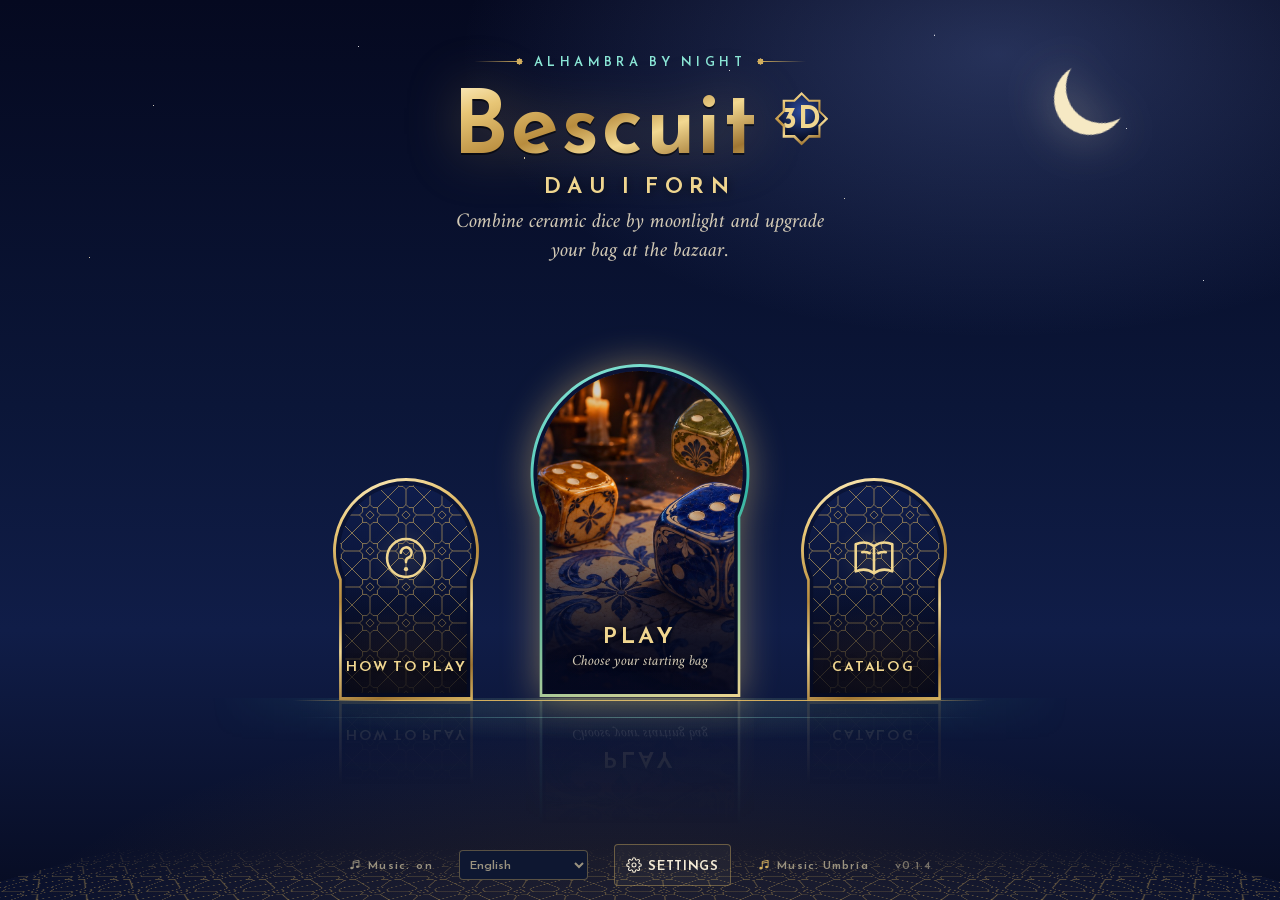
==== commit 3e652092: "ui: aprovechar espacio en tienda y centrar/agrandar azulejos a la venta (v0.1.4)" ====
--- a/index.html
+++ b/index.html
@@ -11,9 +11,9 @@
   <link rel="preconnect" href="https://fonts.googleapis.com">
   <link rel="preconnect" href="https://fonts.gstatic.com" crossorigin>
   <link rel="stylesheet" href="https://fonts.googleapis.com/css2?family=Amiri:ital,wght@0,400;0,700;1,400;1,700&family=Reem+Kufi:wght@400..700&display=swap">
-  <link rel="stylesheet" href="estilo.css?v=esmaltes-30">
+  <link rel="stylesheet" href="estilo.css?v=esmaltes-31">
   <script type="importmap">{"imports":{"three":"./vendor/three.module.min.js"}}</script>
-  <script type="module" src="juego.js?v=esmaltes-30"></script>
+  <script type="module" src="juego.js?v=esmaltes-31"></script>
 </head>
 <body data-screen="title">
   <main class="patio" id="start">
@@ -56,7 +56,7 @@
       </select>
       <button class="options-toggle" type="button" id="title-options" aria-label="Ajustes" title="Ajustes"><i data-icon="settings"></i>Ajustes</button>
       <a class="music-credit" href="https://umbriamusic.bandcamp.com/" target="_blank" rel="noopener noreferrer"><i data-icon="music"></i><span>Música: Umbría</span></a>
-      <span class="patio-version" id="app-version">v0.1.3</span>
+      <span class="patio-version" id="app-version">v0.1.4</span>
     </footer>
   </main>
 
--- a/estilo.css
+++ b/estilo.css
@@ -1146,12 +1146,12 @@
 }
 .wall-label { display: flex; align-items: center; gap: 8px; margin-bottom: 10px; color: var(--gold-2); font: 500 11px/1.2 var(--font-kufi); letter-spacing: .2em; text-transform: uppercase; }
 .wall-label::after { content: ''; flex: 1; height: 1px; background: linear-gradient(90deg, var(--line), transparent); }
-.wall-tiles { display: flex; flex-wrap: wrap; gap: 12px; }
+.wall-tiles { display: flex; flex-wrap: wrap; justify-content: center; gap: 14px; }
 .wall-tile {
-  display: grid; justify-items: center; gap: 7px; width: 76px; padding: 0; border: 0; background: none; color: var(--gold-3);
-  font: 600 13px/1 var(--font-kufi); touch-action: manipulation;
-}
-.wall-tile img { width: 66px; height: 66px; border-radius: 1px; box-shadow: 0 0 0 1px var(--rarity), 0 0 0 4px var(--night-1), 0 0 0 5px var(--line-soft); transition: box-shadow .2s, transform .2s; }
+  display: grid; justify-items: center; gap: 8px; width: 84px; padding: 0; border: 0; background: none; color: var(--gold-3);
+  font: 600 13.5px/1 var(--font-kufi); touch-action: manipulation;
+}
+.wall-tile img { width: 74px; height: 74px; border-radius: 1px; box-shadow: 0 0 0 1px var(--rarity), 0 0 0 4px var(--night-1), 0 0 0 5px var(--line-soft); transition: box-shadow .2s, transform .2s; }
 .wall-tile:hover img, .wall-tile[aria-expanded="true"] img { transform: translateY(-2px); box-shadow: 0 0 0 1px var(--rarity), 0 0 0 4px var(--night-1), 0 0 0 5px var(--gold-2), 0 0 24px -2px color-mix(in srgb, var(--rarity) 70%, transparent); }
 .wall-tile:focus-visible { outline-offset: 5px; }
 .wall-price { display: inline-flex; align-items: center; gap: 4px; height: 16px; }
@@ -1589,26 +1589,28 @@
   .purse strong { font-size: 20px; }
   .zoco-tabs { grid-area: tabs; }
   .zoco-tab { flex: 1; min-width: 0; min-height: 42px; padding: 12px 8px 8px; font-size: 12px; letter-spacing: .1em; border-radius: 50% 50% 0 0 / 18px 18px 0 0; }
-  .zoco-shop, .zoco-oven { grid-template-columns: minmax(0, 1fr); grid-template-rows: minmax(150px, 1fr) auto; gap: 8px; }
+  .zoco-shop { grid-template-columns: minmax(0, 1fr); grid-template-rows: auto minmax(0, 1fr); gap: 10px; }
+  .zoco-oven { grid-template-columns: minmax(0, 1fr); grid-template-rows: minmax(150px, 1fr) auto; gap: 8px; }
   .workshop-stage { border-radius: 50% 50% 6px 6px / 46px 46px 6px 6px; }
+  .zoco-shop .workshop-stage { aspect-ratio: 1.12 / 1; max-height: 46dvh; }
   .exhibit-plate { width: 100%; padding: 5px 4px 6px; gap: 2px; }
   .exhibit-plate strong { font-size: 13.5px; }
   .exhibit-combo-meta { font-size: 10px; }
   .exhibit-plate small { font-size: 13px; }
   .rarity-name { display: none; }
 
-  .wall { grid-template-rows: auto auto; gap: 8px; padding: 10px 12px; }
-  .wall-row { display: grid; grid-template-columns: 70px minmax(0, 1fr); align-items: center; gap: 10px; }
-  .wall-label { display: block; margin: 0; font-size: 9.5px; letter-spacing: .14em; line-height: 1.35; }
+  .wall { grid-template-rows: auto auto; align-content: center; gap: 16px; padding: 14px 14px; }
+  .wall-row { display: grid; grid-template-columns: minmax(0, 1fr); justify-items: center; gap: 10px; text-align: center; }
+  .wall-label { display: flex; align-items: center; justify-content: center; gap: 7px; width: 100%; margin: 0; font-size: 11px; letter-spacing: .16em; line-height: 1.25; }
   .wall-label::after { display: none; }
-  .wall-label .count { display: block; font-size: 12px; }
-  .wall-tiles { flex-wrap: nowrap; gap: 10px; }
-  .wall-tile { width: 54px; gap: 4px; font-size: 12px; }
-  .wall-tile img { width: 48px; height: 48px; }
-  .wall-owned { gap: 7px; }
-  .wall-tile.owned { width: 38px; }
-  .wall-tile.owned img { width: 36px; height: 36px; box-shadow: 0 0 0 1px var(--rarity), 0 0 0 3px var(--night-1); }
-  .niche-empty { width: 36px; height: 40px; border-radius: 50% 50% 2px 2px / 16px 16px 2px 2px; }
+  .wall-label .count { display: inline; font-size: 11.5px; color: var(--gold-3); }
+  .wall-tiles { flex-wrap: nowrap; justify-content: center; gap: 18px; width: 100%; }
+  .wall-tile { width: 88px; gap: 7px; font-size: 14px; }
+  .wall-tile img { width: 78px; height: 78px; }
+  .wall-owned { gap: 12px; }
+  .wall-tile.owned { width: 50px; }
+  .wall-tile.owned img { width: 48px; height: 48px; box-shadow: 0 0 0 1px var(--rarity), 0 0 0 3px var(--night-1); }
+  .niche-empty { width: 48px; height: 54px; border-radius: 50% 50% 2px 2px / 20px 20px 2px 2px; }
   .wall-note { display: none; }
 
   .kiln-state { top: 10px; padding: 4px 10px 3px; font-size: 9.5px; }
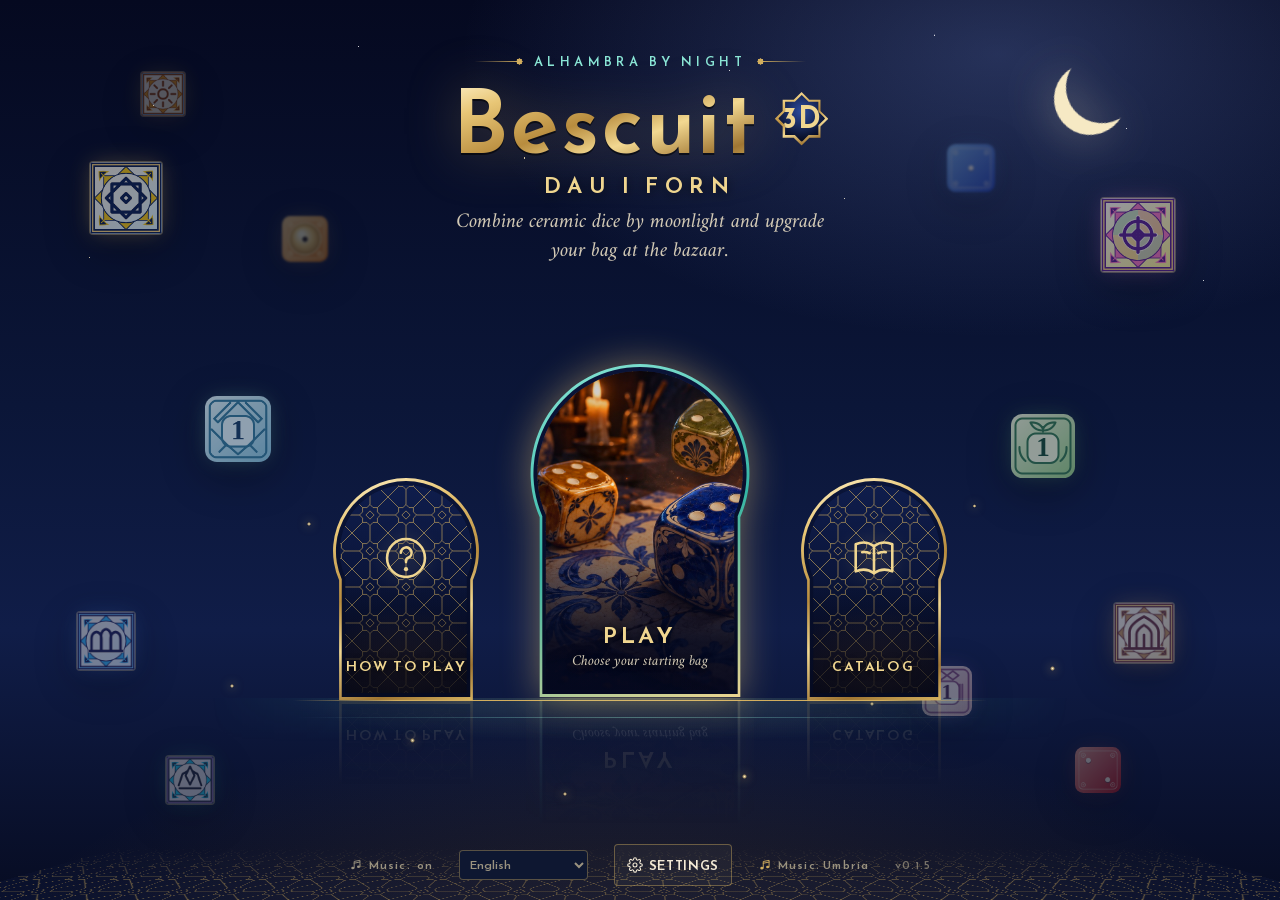
==== commit 9af1605b: "ui: fondo dinamico en el menu inicial con azulejos y dados flotantes (v0.1.5)" ====
--- a/index.html
+++ b/index.html
@@ -11,13 +11,13 @@
   <link rel="preconnect" href="https://fonts.googleapis.com">
   <link rel="preconnect" href="https://fonts.gstatic.com" crossorigin>
   <link rel="stylesheet" href="https://fonts.googleapis.com/css2?family=Amiri:ital,wght@0,400;0,700;1,400;1,700&family=Reem+Kufi:wght@400..700&display=swap">
-  <link rel="stylesheet" href="estilo.css?v=esmaltes-31">
+  <link rel="stylesheet" href="estilo.css?v=esmaltes-32">
   <script type="importmap">{"imports":{"three":"./vendor/three.module.min.js"}}</script>
-  <script type="module" src="juego.js?v=esmaltes-31"></script>
+  <script type="module" src="juego.js?v=esmaltes-32"></script>
 </head>
 <body data-screen="title">
   <main class="patio" id="start">
-    <div class="sky" aria-hidden="true"><span class="stars"></span><span class="moon"></span><span class="lattice"></span></div>
+    <div class="sky" aria-hidden="true"><span class="stars"></span><span class="moon"></span><span class="lattice"></span><div class="patio-drift" id="patio-drift"></div></div>
     <header class="crest">
       <p class="crest-kicker"><span class="rule" aria-hidden="true"></span>Alhambra de noche<span class="rule" aria-hidden="true"></span></p>
       <h1 class="wordmark"><span class="wordmark-main">Bescuit</span><span class="wordmark-star"><span>3D</span></span><span class="wordmark-sub">Dau i Forn</span></h1>
@@ -56,7 +56,7 @@
       </select>
       <button class="options-toggle" type="button" id="title-options" aria-label="Ajustes" title="Ajustes"><i data-icon="settings"></i>Ajustes</button>
       <a class="music-credit" href="https://umbriamusic.bandcamp.com/" target="_blank" rel="noopener noreferrer"><i data-icon="music"></i><span>Música: Umbría</span></a>
-      <span class="patio-version" id="app-version">v0.1.4</span>
+      <span class="patio-version" id="app-version">v0.1.5</span>
     </footer>
   </main>
 
--- a/estilo.css
+++ b/estilo.css
@@ -156,6 +156,51 @@
   position: absolute; left: -20%; right: -20%; bottom: -6%; height: 46%; transform: perspective(520px) rotateX(64deg); transform-origin: 50% 100%;
   background: var(--zellige) 0 0 / 64px 64px, linear-gradient(180deg, transparent, rgba(20, 34, 84, .65));
   opacity: .5; -webkit-mask: linear-gradient(180deg, transparent 0, #000 45%); mask: linear-gradient(180deg, transparent 0, #000 45%);
+}
+.patio-drift {
+  position: absolute; inset: 0; pointer-events: none;
+  transform: translate3d(calc(var(--mx, 0) * 14px), calc(var(--my, 0) * 10px), 0);
+  transition: transform .35s var(--ease-out);
+}
+.floater {
+  position: absolute; left: var(--x); top: var(--y); width: var(--s); height: var(--s);
+  opacity: var(--o, .5); filter: blur(var(--blur, 0px)) drop-shadow(0 12px 22px rgba(0, 0, 0, .55));
+  animation: patio-float var(--dur, 12s) ease-in-out var(--delay, 0s) infinite alternate;
+  will-change: transform;
+}
+.floater img {
+  display: block; width: 100%; height: 100%;
+  animation: patio-spin var(--spin, 18s) ease-in-out var(--delay, 0s) infinite alternate;
+}
+.floater-tile img {
+  border-radius: 3px;
+  box-shadow: 0 0 0 1px rgba(240, 214, 144, .45), 0 0 22px -2px var(--glow, rgba(210, 174, 94, .35));
+}
+.floater-die img {
+  border-radius: 18%;
+  box-shadow: 0 0 22px -4px var(--glow, rgba(138, 230, 214, .32));
+}
+.mote {
+  position: absolute; left: var(--x); top: var(--y); width: var(--s, 5px); height: var(--s, 5px);
+  border-radius: 50%; background: radial-gradient(circle, #fff3cd 0%, rgba(240, 200, 110, .6) 45%, transparent 72%);
+  box-shadow: 0 0 10px rgba(240, 200, 110, .55);
+  animation: mote-rise var(--dur, 9s) ease-in-out var(--delay, 0s) infinite;
+}
+body:not([data-screen="title"]) .patio-drift * { animation-play-state: paused; }
+@keyframes patio-float {
+  0% { transform: translate3d(0, 0, 0) scale(1); }
+  50% { transform: translate3d(var(--dx, 10px), var(--dy, -16px), 0) scale(1.03); }
+  100% { transform: translate3d(calc(var(--dx, 10px) * -.6), calc(var(--dy, -16px) * -.75), 0) scale(.97); }
+}
+@keyframes patio-spin {
+  0% { transform: perspective(500px) rotateX(var(--rx, 8deg)) rotateY(var(--ry, -12deg)) rotateZ(var(--r0, -6deg)); }
+  100% { transform: perspective(500px) rotateX(calc(var(--rx, 8deg) * -1)) rotateY(calc(var(--ry, -12deg) * -1)) rotateZ(var(--r1, 8deg)); }
+}
+@keyframes mote-rise {
+  0% { transform: translate3d(0, 18px, 0) scale(.6); opacity: 0; }
+  25% { opacity: .8; }
+  75% { opacity: .65; }
+  100% { transform: translate3d(var(--dx, 14px), -54px, 0) scale(1.1); opacity: 0; }
 }
 
 .crest { display: grid; justify-items: center; gap: 10px; max-width: 760px; margin-top: clamp(0px, 3vh, 36px); text-align: center; }
@@ -1572,6 +1617,8 @@
   .door-main .door-label { font-size: 16px; }
   .door-note { font-size: 12px; }
   .patio-foot { gap: 6px 18px; }
+  .floater-mid { display: none; }
+  .floater { left: var(--xm, var(--x)); top: var(--ym, var(--y)); width: calc(var(--s) * .74); height: calc(var(--s) * .74); opacity: calc(var(--o, .5) * .85); }
 
   dialog[data-kind="collection"] { width: calc(100vw - 12px); height: calc(100svh - 16px); }
   .book-head { padding-top: 32px; }
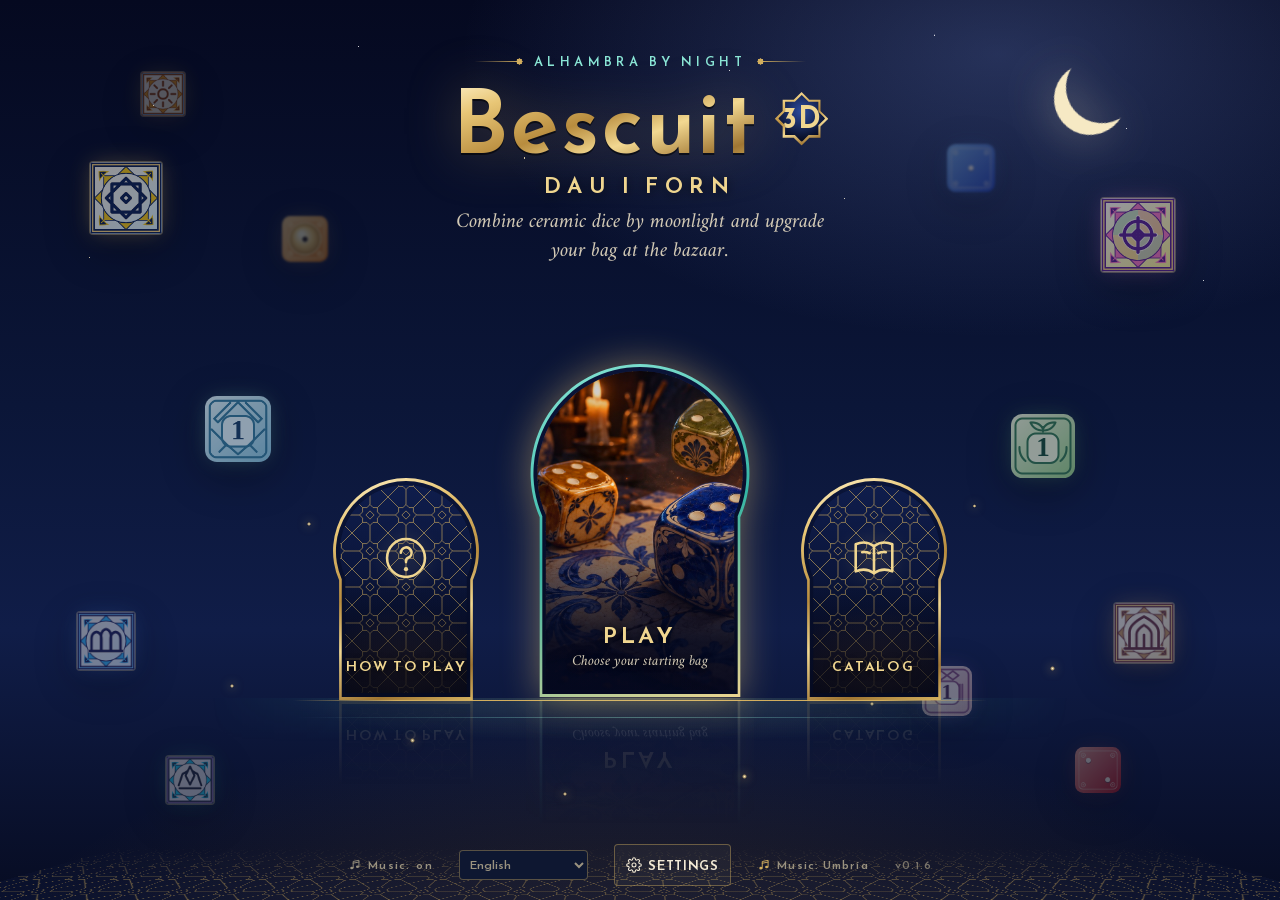
==== commit acac0538: "build(android): subir minSdkVersion a 24 para Google Play (v0.1.6)" ====
--- a/index.html
+++ b/index.html
@@ -56,7 +56,7 @@
       </select>
       <button class="options-toggle" type="button" id="title-options" aria-label="Ajustes" title="Ajustes"><i data-icon="settings"></i>Ajustes</button>
       <a class="music-credit" href="https://umbriamusic.bandcamp.com/" target="_blank" rel="noopener noreferrer"><i data-icon="music"></i><span>Música: Umbría</span></a>
-      <span class="patio-version" id="app-version">v0.1.5</span>
+      <span class="patio-version" id="app-version">v0.1.6</span>
     </footer>
   </main>
 
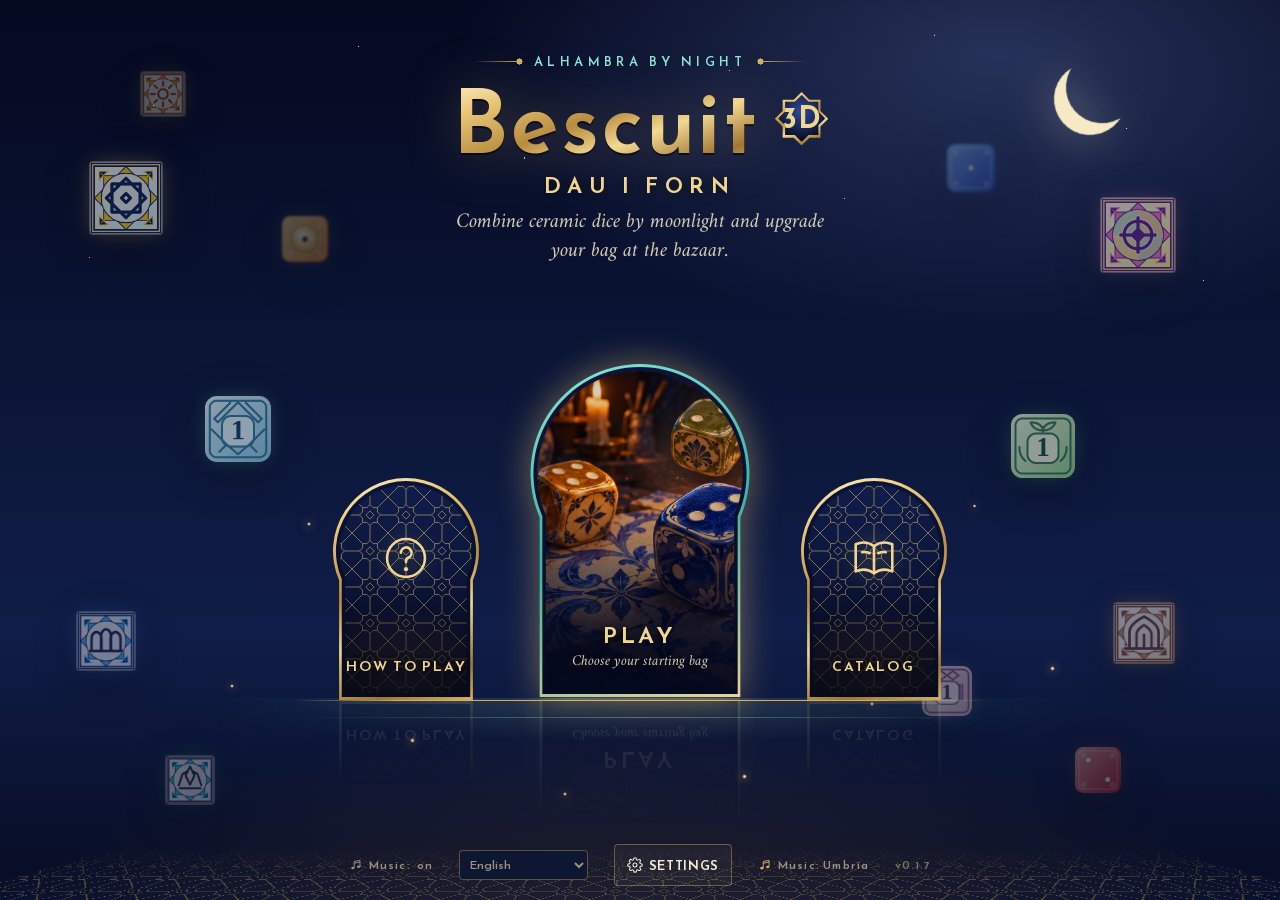
==== commit 02f19cc8: "build(android): usar paquete com.diablonext.bescuit y mano fija solo en dificultad 0 (v0.1.7)" ====
--- a/index.html
+++ b/index.html
@@ -56,7 +56,7 @@
       </select>
       <button class="options-toggle" type="button" id="title-options" aria-label="Ajustes" title="Ajustes"><i data-icon="settings"></i>Ajustes</button>
       <a class="music-credit" href="https://umbriamusic.bandcamp.com/" target="_blank" rel="noopener noreferrer"><i data-icon="music"></i><span>Música: Umbría</span></a>
-      <span class="patio-version" id="app-version">v0.1.6</span>
+      <span class="patio-version" id="app-version">v0.1.7</span>
     </footer>
   </main>
 
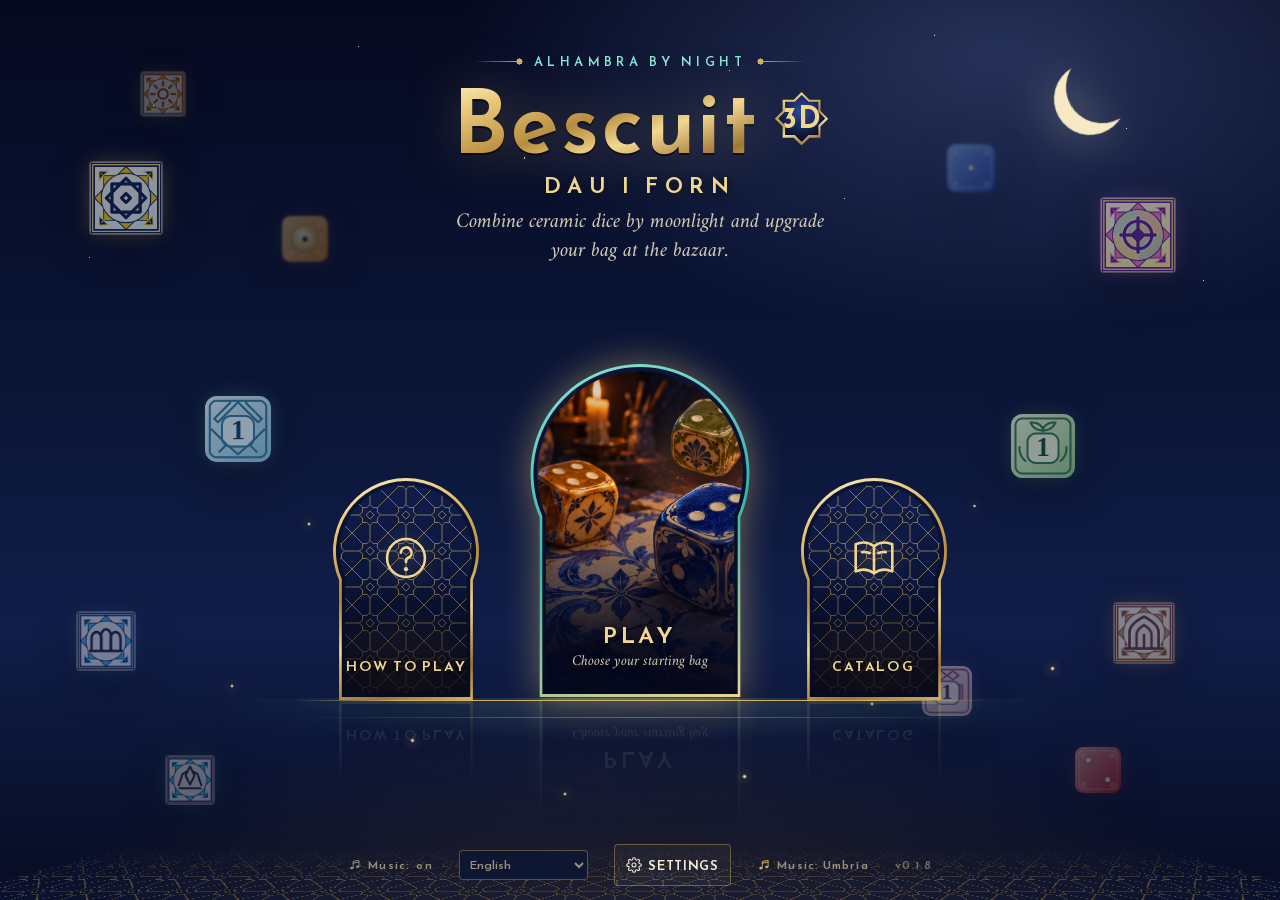
==== commit 36921e20: "build(android): actualizar a Capacitor 8 y targetSdkVersion 36 (v0.1.8)" ====
--- a/index.html
+++ b/index.html
@@ -56,7 +56,7 @@
       </select>
       <button class="options-toggle" type="button" id="title-options" aria-label="Ajustes" title="Ajustes"><i data-icon="settings"></i>Ajustes</button>
       <a class="music-credit" href="https://umbriamusic.bandcamp.com/" target="_blank" rel="noopener noreferrer"><i data-icon="music"></i><span>Música: Umbría</span></a>
-      <span class="patio-version" id="app-version">v0.1.7</span>
+      <span class="patio-version" id="app-version">v0.1.8</span>
     </footer>
   </main>
 
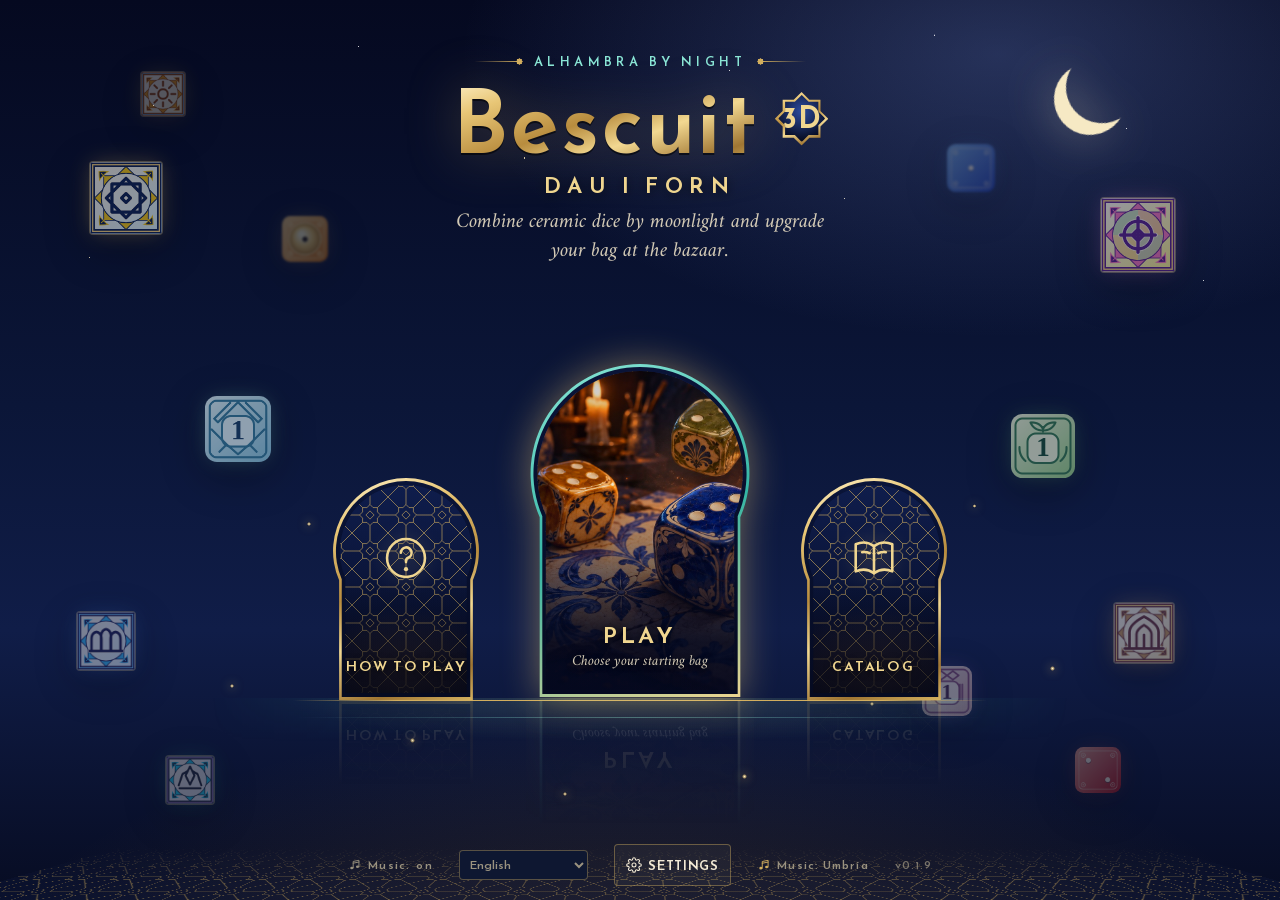
==== commit 057ce808: "build(android): usar icono de tienda en launcher y splash (v0.1.9)" ====
--- a/index.html
+++ b/index.html
@@ -56,7 +56,7 @@
       </select>
       <button class="options-toggle" type="button" id="title-options" aria-label="Ajustes" title="Ajustes"><i data-icon="settings"></i>Ajustes</button>
       <a class="music-credit" href="https://umbriamusic.bandcamp.com/" target="_blank" rel="noopener noreferrer"><i data-icon="music"></i><span>Música: Umbría</span></a>
-      <span class="patio-version" id="app-version">v0.1.8</span>
+      <span class="patio-version" id="app-version">v0.1.9</span>
     </footer>
   </main>
 
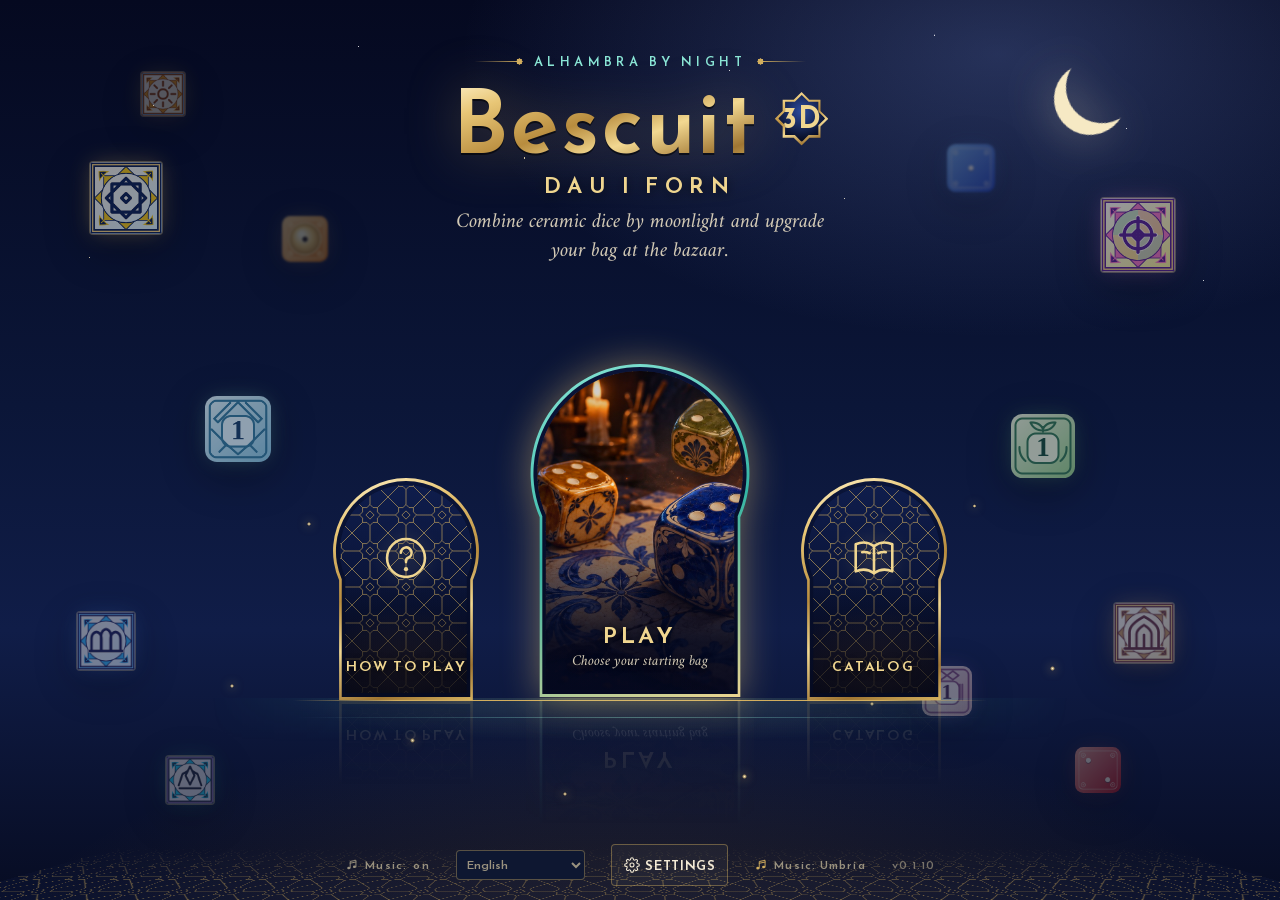
==== commit 83ade03a: "build(android): desplegar automaticamente AAB a pista abierta (beta) en Google Play (v0.1.10)" ====
--- a/index.html
+++ b/index.html
@@ -56,7 +56,7 @@
       </select>
       <button class="options-toggle" type="button" id="title-options" aria-label="Ajustes" title="Ajustes"><i data-icon="settings"></i>Ajustes</button>
       <a class="music-credit" href="https://umbriamusic.bandcamp.com/" target="_blank" rel="noopener noreferrer"><i data-icon="music"></i><span>Música: Umbría</span></a>
-      <span class="patio-version" id="app-version">v0.1.9</span>
+      <span class="patio-version" id="app-version">v0.1.10</span>
     </footer>
   </main>
 
